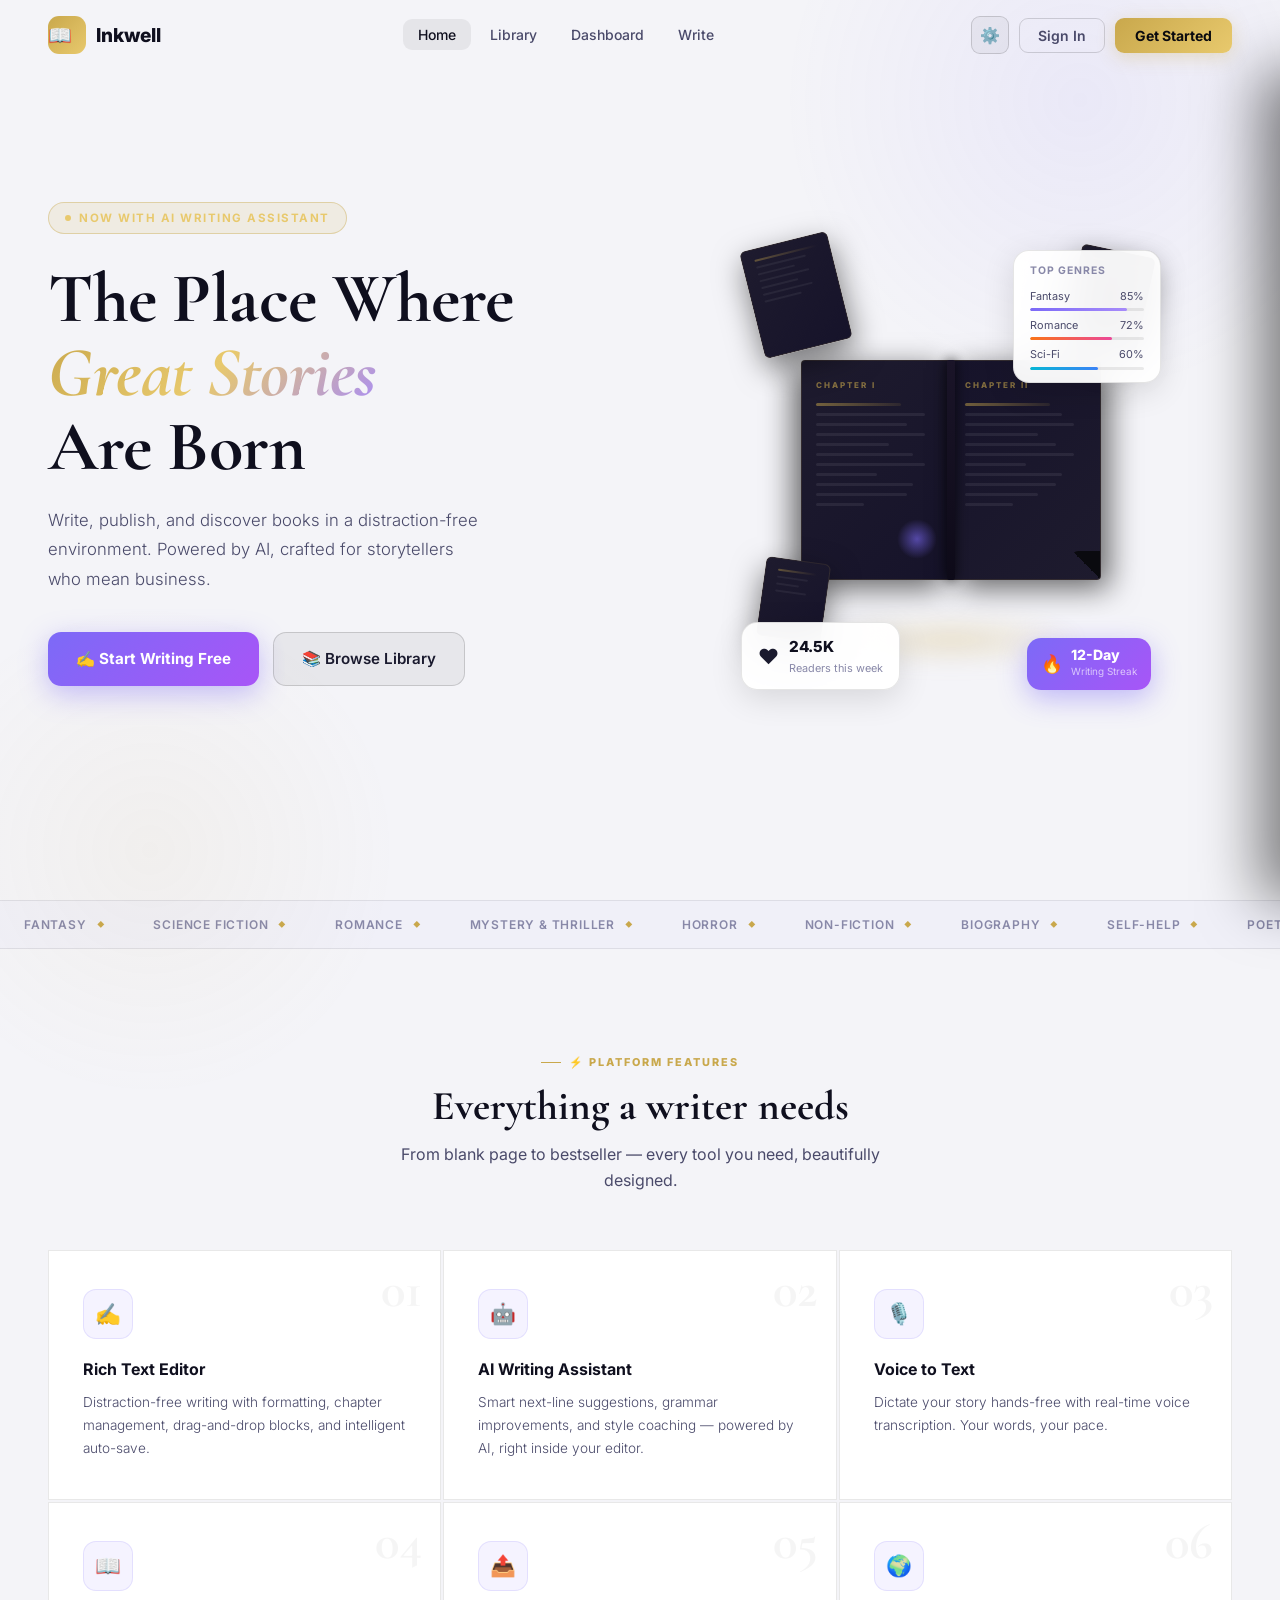
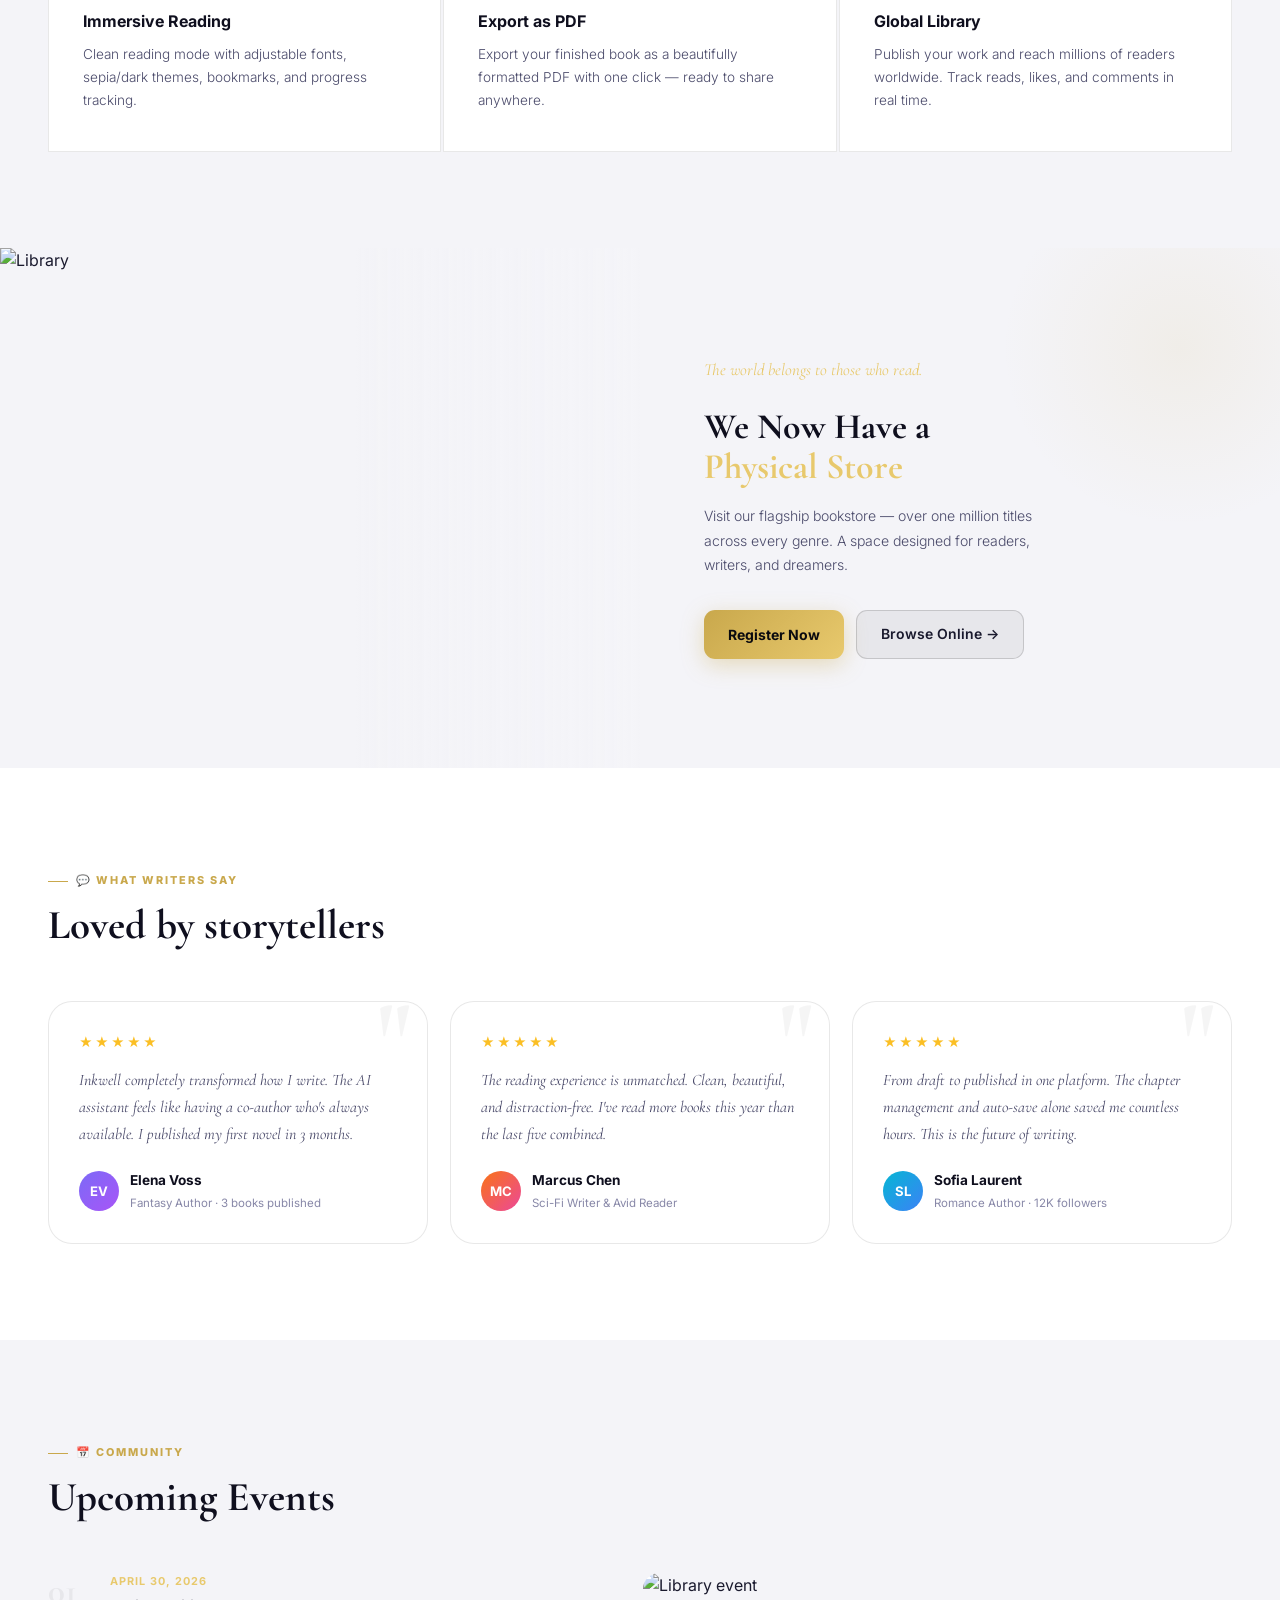
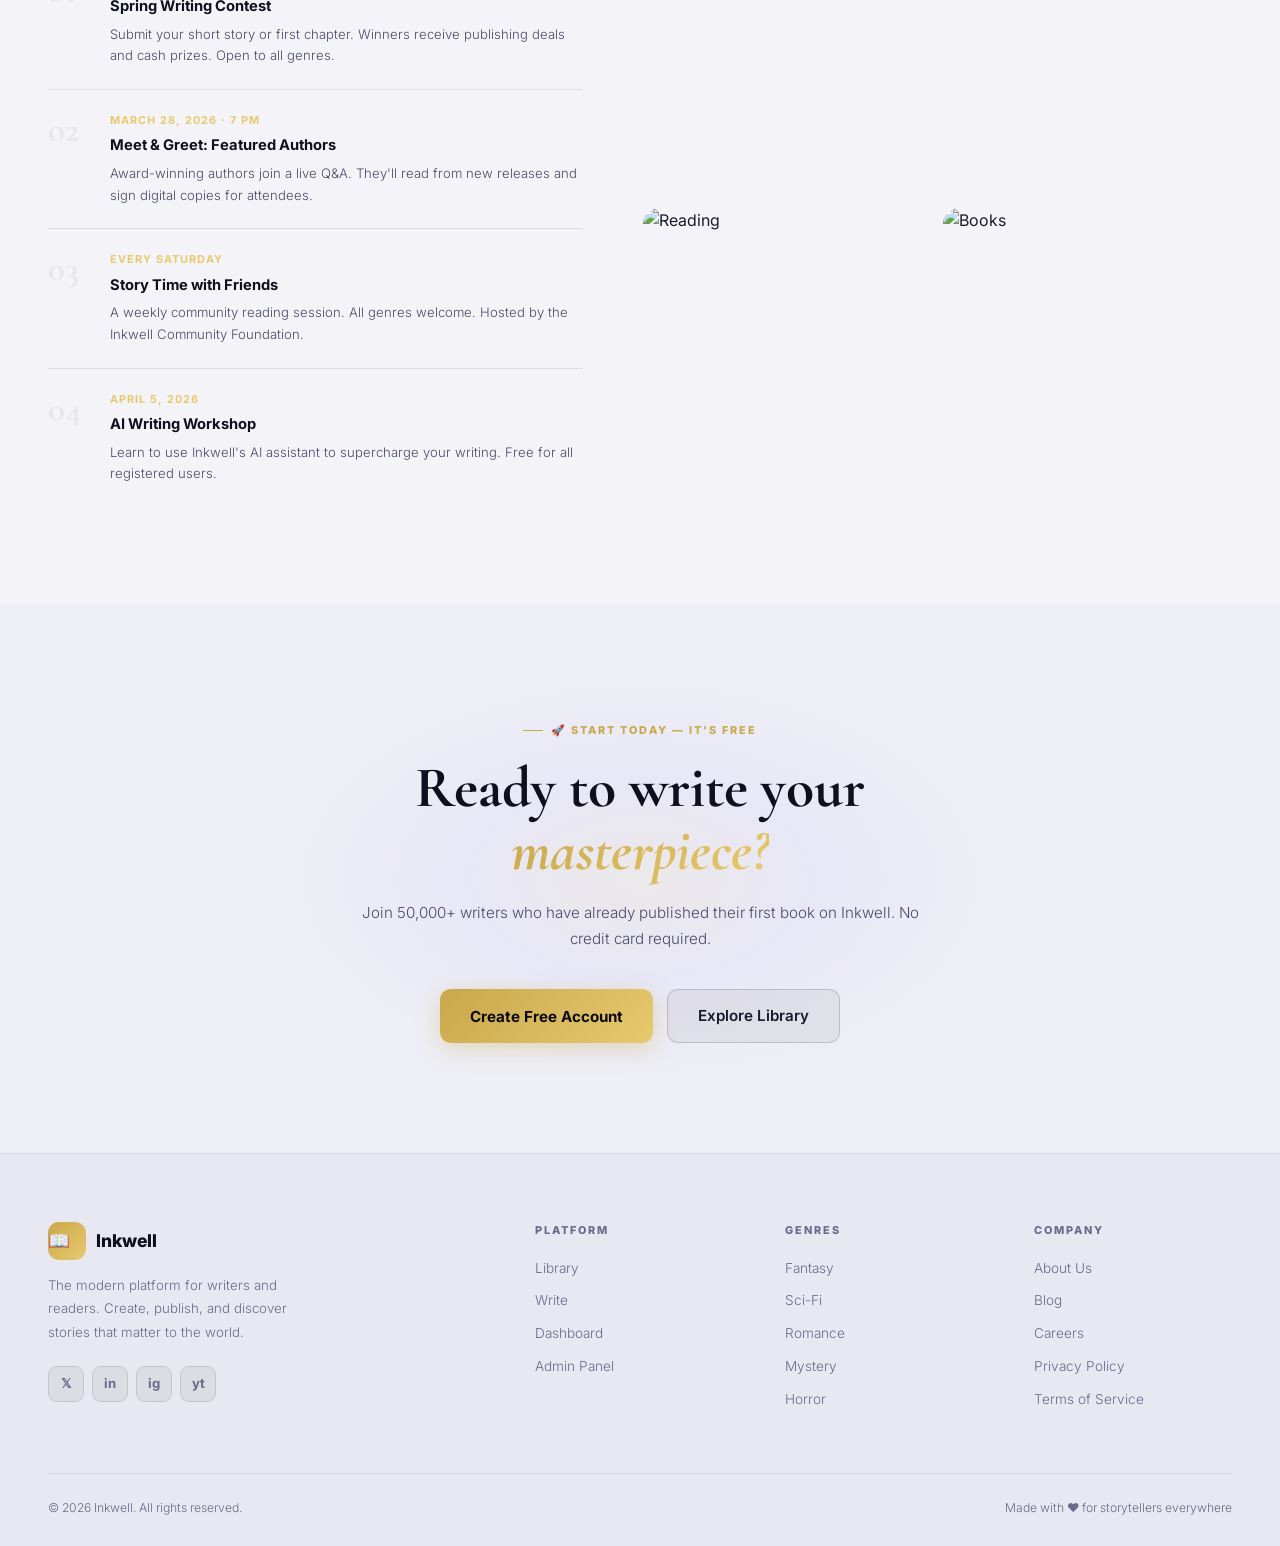
==== index.html @ 32469648 "update" ====
<!DOCTYPE html>
<html lang="en" data-theme="light">

<head>
    <meta charset="UTF-8" />
    <meta name="viewport" content="width=device-width,initial-scale=1.0" />
    <title>Inkwell — Where Stories Come Alive</title>
    <link rel="preconnect" href="https://fonts.googleapis.com" />
    <link
        href="https://fonts.googleapis.com/css2?family=Cormorant+Garamond:ital,wght@0,600;0,700;1,600;1,700&family=Inter:wght@300;400;500;600;700;800&display=swap"
        rel="stylesheet" />
    <link rel="stylesheet" href="styles.css" />
</head>

<body>

    <!-- ══ NAVBAR ══ -->
    <nav class="nav" id="nav">
        <a href="index.html" class="nav-brand">
            <div class="nav-logo">📖</div>
            Inkwell
        </a>
        <div class="nav-links">
            <a href="index.html" class="active">Home</a>
            <a href="library.html">Library</a>
            <a href="dashboard.html" onclick="if(!localStorage.getItem('user') || localStorage.getItem('user') === 'null') { event.preventDefault(); location.href='login.html'; toast('Please sign in to access the dashboard', 'error'); }">Dashboard</a>
            <a href="editor.html">Write</a>
        </div>
        <div class="nav-right">
            <button class="nav-settings-btn" onclick="toggleSettings()" id="settingsBtn" title="Settings">⚙️</button>
            <button class="nav-signin" onclick="location.href='login.html'">Sign In</button>
            <button class="nav-cta" onclick="location.href='login.html'">Get Started</button>
            <div class="nav-burger" id="burger"><span></span><span></span><span></span></div>
        </div>
    </nav>

    <!-- ══ SETTINGS PANEL ══ -->
    <div class="settings-backdrop" id="settingsBackdrop" onclick="closeSettings()"></div>
    <aside class="settings-panel" id="settingsPanel">
        <div class="sp-header">
            <div class="sp-title">
                <span class="sp-icon">⚙️</span>
                <span>Settings</span>
            </div>
            <button class="sp-close" onclick="closeSettings()">✕</button>
        </div>

        <!-- Theme -->
        <div class="sp-section">
            <div class="sp-section-label">Appearance</div>
            <div class="sp-row">
                <div class="sp-row-info">
                    <div class="sp-row-title">Theme</div>
                    <div class="sp-row-sub">Choose your preferred look</div>
                </div>
            </div>
            <div class="sp-theme-grid">
                <button class="sp-theme-opt" id="themeOptDark" onclick="setTheme('dark')">
                    <div class="sp-theme-preview dark-prev"></div>
                    <span>Dark</span>
                </button>
                <button class="sp-theme-opt active" id="themeOptLight" onclick="setTheme('light')">
                    <div class="sp-theme-preview light-prev"></div>
                    <span>Light</span>
                </button>
                <button class="sp-theme-opt" id="themeOptDim" onclick="setTheme('dim')">
                    <div class="sp-theme-preview dim-prev"></div>
                    <span>Dim</span>
                </button>
            </div>
        </div>

        <!-- Accent Color -->
        <div class="sp-section">
            <div class="sp-section-label">Accent Color</div>
            <div class="sp-colors">
                <button class="sp-color active" id="accentViolet"
                    style="background:linear-gradient(135deg,#7c6af7,#a855f7)"
                    onclick="setAccent('violet','#7c6af7','#a78bfa')" title="Violet"></button>
                <button class="sp-color" id="accentGold" style="background:linear-gradient(135deg,#c9a84c,#e8c96d)"
                    onclick="setAccent('gold','#c9a84c','#e8c96d')" title="Gold"></button>
                <button class="sp-color" id="accentRose" style="background:linear-gradient(135deg,#f43f5e,#fb7185)"
                    onclick="setAccent('rose','#f43f5e','#fb7185')" title="Rose"></button>
                <button class="sp-color" id="accentCyan" style="background:linear-gradient(135deg,#06b6d4,#22d3ee)"
                    onclick="setAccent('cyan','#06b6d4','#22d3ee')" title="Cyan"></button>
                <button class="sp-color" id="accentGreen" style="background:linear-gradient(135deg,#22c55e,#4ade80)"
                    onclick="setAccent('green','#22c55e','#4ade80')" title="Green"></button>
                <button class="sp-color" id="accentOrange" style="background:linear-gradient(135deg,#f97316,#fb923c)"
                    onclick="setAccent('orange','#f97316','#fb923c')" title="Orange"></button>
            </div>
        </div>

        <!-- Font Size -->
        <div class="sp-section">
            <div class="sp-section-label">Font Size</div>
            <div class="sp-font-row">
                <button class="sp-font-btn" onclick="setFont('small')" id="fontSmall">A<span
                        style="font-size:.6em">a</span></button>
                <button class="sp-font-btn active" onclick="setFont('medium')" id="fontMedium">A<span
                        style="font-size:.75em">a</span></button>
                <button class="sp-font-btn" onclick="setFont('large')" id="fontLarge">A<span
                        style="font-size:.9em">a</span></button>
            </div>
        </div>

        <!-- Animations -->
        <div class="sp-section">
            <div class="sp-section-label">Preferences</div>
            <div class="sp-toggle-row">
                <div>
                    <div class="sp-row-title">Animations</div>
                    <div class="sp-row-sub">Smooth transitions and effects</div>
                </div>
                <label class="sp-toggle">
                    <input type="checkbox" id="animToggle" checked onchange="toggleAnimations(this.checked)" />
                    <span class="sp-toggle-track"></span>
                </label>
            </div>
            <div class="sp-toggle-row">
                <div>
                    <div class="sp-row-title">Compact Mode</div>
                    <div class="sp-row-sub">Reduce spacing and padding</div>
                </div>
                <label class="sp-toggle">
                    <input type="checkbox" id="compactToggle" onchange="toggleCompact(this.checked)" />
                    <span class="sp-toggle-track"></span>
                </label>
            </div>
            <div class="sp-toggle-row">
                <div>
                    <div class="sp-row-title">Reading Focus Mode</div>
                    <div class="sp-row-sub">Hide distractions while reading</div>
                </div>
                <label class="sp-toggle">
                    <input type="checkbox" id="focusToggle" onchange="toggleFocus(this.checked)" />
                    <span class="sp-toggle-track"></span>
                </label>
            </div>
        </div>

        <!-- Language -->
        <div class="sp-section">
            <div class="sp-section-label">Language &amp; Region</div>
            <div class="sp-row">
                <div class="sp-row-info">
                    <div class="sp-row-title">Language</div>
                </div>
                <select class="sp-select" onchange="setLanguage(this.value)">
                    <option value="en">🇺🇸 English</option>
                    <option value="fr">🇫🇷 French</option>
                    <option value="es">🇪🇸 Spanish</option>
                    <option value="de">🇩🇪 German</option>
                    <option value="ja">🇯🇵 Japanese</option>
                    <option value="ar">🇸🇦 Arabic</option>
                </select>
            </div>
        </div>

        <!-- Admin -->
        <div class="sp-section">
            <button class="sp-reset" onclick="window.location.href='admin.html'">🛡️ Admin Panel</button>
        </div>

        <!-- Reset -->
        <div class="sp-section">
            <button class="sp-reset" onclick="resetSettings()">↺ Reset to Defaults</button>
        </div>

        <!-- Credit -->
        <div class="sp-section" style="text-align:center;padding:20px 24px 28px">
            <div style="font-size:1.6rem;margin-bottom:10px">✍️</div>
            <div
                style="font-size:.72rem;font-weight:700;letter-spacing:1.5px;text-transform:uppercase;color:var(--text3);margin-bottom:6px">
                Created by</div>
            <div style="font-size:1rem;font-weight:800;color:#e8c96d;letter-spacing:.3px">Himanshu Girase</div>
            <div style="font-size:.75rem;color:var(--text3);margin-top:4px;font-weight:300">Inkwell Platform · 2026
            </div>
        </div>
    </aside>

    <!-- ══ HERO ══ -->
    <section class="hero">
        <!-- LEFT -->
        <div class="hero-left">
            <div class="hero-pill">
                <span class="hero-pill-dot"></span>
                Now with AI Writing Assistant
            </div>
            <h1 class="hero-h1">
                The Place Where<br />
                <em>Great Stories</em><br />
                Are Born
            </h1>
            <p class="hero-p">Write, publish, and discover books in a distraction-free environment. Powered by AI,
                crafted for storytellers who mean business.</p>
            <div class="hero-btns">
                <a href="editor.html" class="btn-violet">✍️ Start Writing Free</a>
                <a href="library.html" class="btn-ghost">📚 Browse Library</a>
            </div>

        </div>

        <!-- RIGHT: Open Book Scene -->
        <div class="hero-right">
            <div class="ob-scene">
                <!-- ambient glow -->
                <div class="ob-glow"></div>

                <!-- floating mini pages -->
                <div class="ob-fly ob-fly-1">
                    <div class="ob-fly-line g w100"></div>
                    <div class="ob-fly-line w80"></div>
                    <div class="ob-fly-line w60"></div>
                    <div class="ob-fly-line w80"></div>
                    <div class="ob-fly-line w60"></div>
                    <div class="ob-fly-line w80"></div>
                    <div class="ob-fly-line w60"></div>
                </div>
                <div class="ob-fly ob-fly-2">
                    <div class="ob-fly-line g w100"></div>
                    <div class="ob-fly-line w80"></div>
                    <div class="ob-fly-line w60"></div>
                    <div class="ob-fly-line w80"></div>
                    <div class="ob-fly-line w60"></div>
                </div>
                <div class="ob-fly ob-fly-3">
                    <div class="ob-fly-line g w100"></div>
                    <div class="ob-fly-line w80"></div>
                    <div class="ob-fly-line w60"></div>
                    <div class="ob-fly-line w80"></div>
                </div>

                <!-- open book -->
                <div class="ob-book">
                    <div class="ob-spine"></div>
                    <!-- left page -->
                    <div class="ob-page-l">
                        <div class="ob-chapter">Chapter I</div>
                        <div class="ob-line gold"></div>
                        <div class="ob-line w90"></div>
                        <div class="ob-line w75"></div>
                        <div class="ob-line w90"></div>
                        <div class="ob-line w60"></div>
                        <div class="ob-line w80"></div>
                        <div class="ob-line w90"></div>
                        <div class="ob-line w50"></div>
                        <div class="ob-line w80"></div>
                        <div class="ob-line w75"></div>
                        <div class="ob-line w40"></div>
                        <!-- ink drop -->
                        <div class="ob-ink" style="width:40px;height:40px;bottom:20px;right:14px;"></div>
                    </div>
                    <!-- right page -->
                    <div class="ob-page-r">
                        <div class="ob-chapter">Chapter II</div>
                        <div class="ob-line gold"></div>
                        <div class="ob-line w80"></div>
                        <div class="ob-line w90"></div>
                        <div class="ob-line w60"></div>
                        <div class="ob-line w75"></div>
                        <div class="ob-line w90"></div>
                        <div class="ob-line w50"></div>
                        <div class="ob-line w80"></div>
                        <div class="ob-line w75"></div>
                        <div class="ob-line w60"></div>
                        <div class="ob-line w40"></div>
                    </div>
                </div>

                <!-- float: readers -->
                <div class="bs-float bs-float-readers">
                    <div class="fi">❤️</div>
                    <div>
                        <div class="fv">24.5K</div>
                        <div class="fl">Readers this week</div>
                    </div>
                </div>

                <!-- float: genres -->
                <div class="bs-float bs-float-genres">
                    <div class="fg-label">Top Genres</div>
                    <div class="fg-row">
                        <div class="fg-top"><span>Fantasy</span><span>85%</span></div>
                        <div class="fg-bar">
                            <div class="fg-fill" style="width:85%;background:linear-gradient(90deg,#7c6af7,#a78bfa)">
                            </div>
                        </div>
                    </div>
                    <div class="fg-row">
                        <div class="fg-top"><span>Romance</span><span>72%</span></div>
                        <div class="fg-bar">
                            <div class="fg-fill" style="width:72%;background:linear-gradient(90deg,#f97316,#ec4899)">
                            </div>
                        </div>
                    </div>
                    <div class="fg-row">
                        <div class="fg-top"><span>Sci-Fi</span><span>60%</span></div>
                        <div class="fg-bar">
                            <div class="fg-fill" style="width:60%;background:linear-gradient(90deg,#06b6d4,#3b82f6)">
                            </div>
                        </div>
                    </div>
                </div>

                <!-- writing streak badge -->
                <div class="ob-badge">
                    <div class="ob-badge-icon">🔥</div>
                    <div>
                        <div class="ob-badge-val">12-Day</div>
                        <div class="ob-badge-lbl">Writing Streak</div>
                    </div>
                </div>
            </div>
        </div>
    </section>

    <!-- ══ MARQUEE ══ -->
    <div class="marquee-wrap">
        <div class="marquee-track">
            <div class="mi">Fantasy <span class="dot">◆</span></div>
            <div class="mi">Science Fiction <span class="dot">◆</span></div>
            <div class="mi">Romance <span class="dot">◆</span></div>
            <div class="mi">Mystery &amp; Thriller <span class="dot">◆</span></div>
            <div class="mi">Horror <span class="dot">◆</span></div>
            <div class="mi">Non-Fiction <span class="dot">◆</span></div>
            <div class="mi">Biography <span class="dot">◆</span></div>
            <div class="mi">Self-Help <span class="dot">◆</span></div>
            <div class="mi">Poetry <span class="dot">◆</span></div>
            <div class="mi">Historical Fiction <span class="dot">◆</span></div>
            <div class="mi">Fantasy <span class="dot">◆</span></div>
            <div class="mi">Science Fiction <span class="dot">◆</span></div>
            <div class="mi">Romance <span class="dot">◆</span></div>
            <div class="mi">Mystery &amp; Thriller <span class="dot">◆</span></div>
            <div class="mi">Horror <span class="dot">◆</span></div>
            <div class="mi">Non-Fiction <span class="dot">◆</span></div>
            <div class="mi">Biography <span class="dot">◆</span></div>
            <div class="mi">Self-Help <span class="dot">◆</span></div>
            <div class="mi">Poetry <span class="dot">◆</span></div>
            <div class="mi">Historical Fiction <span class="dot">◆</span></div>
        </div>
    </div>



    <!-- ══ FEATURES ══ -->
    <section class="sec">
        <div class="sec-inner">
            <div style="text-align:center;max-width:540px;margin:0 auto">
                <div class="eyebrow" style="justify-content:center">⚡ Platform Features</div>
                <h2 class="sec-title">Everything a writer needs</h2>
                <p class="sec-sub" style="margin:0 auto">From blank page to bestseller — every tool you need,
                    beautifully designed.</p>
            </div>
            <div class="feat-grid">
                <div class="feat">
                    <div class="feat-n">01</div>
                    <div class="feat-icon">✍️</div>
                    <div class="feat-title">Rich Text Editor</div>
                    <div class="feat-desc">Distraction-free writing with formatting, chapter management, drag-and-drop
                        blocks, and intelligent auto-save.</div>
                </div>
                <div class="feat">
                    <div class="feat-n">02</div>
                    <div class="feat-icon">🤖</div>
                    <div class="feat-title">AI Writing Assistant</div>
                    <div class="feat-desc">Smart next-line suggestions, grammar improvements, and style coaching —
                        powered by AI, right inside your editor.</div>
                </div>
                <div class="feat">
                    <div class="feat-n">03</div>
                    <div class="feat-icon">🎙️</div>
                    <div class="feat-title">Voice to Text</div>
                    <div class="feat-desc">Dictate your story hands-free with real-time voice transcription. Your words,
                        your pace.</div>
                </div>
                <div class="feat">
                    <div class="feat-n">04</div>
                    <div class="feat-icon">📖</div>
                    <div class="feat-title">Immersive Reading</div>
                    <div class="feat-desc">Clean reading mode with adjustable fonts, sepia/dark themes, bookmarks, and
                        progress tracking.</div>
                </div>
                <div class="feat">
                    <div class="feat-n">05</div>
                    <div class="feat-icon">📤</div>
                    <div class="feat-title">Export as PDF</div>
                    <div class="feat-desc">Export your finished book as a beautifully formatted PDF with one click —
                        ready to share anywhere.</div>
                </div>
                <div class="feat">
                    <div class="feat-n">06</div>
                    <div class="feat-icon">🌍</div>
                    <div class="feat-title">Global Library</div>
                    <div class="feat-desc">Publish your work and reach millions of readers worldwide. Track reads,
                        likes, and comments in real time.</div>
                </div>
            </div>
        </div>
    </section>

    <!-- ══ PROMO SPLIT ══ -->
    <div class="promo">
        <div class="promo-photo">
            <img src="https://images.unsplash.com/photo-1507842217343-583bb7270b66?w=900&q=85" alt="Library"
                loading="lazy" />
            <div class="promo-photo-fade"></div>
        </div>
        <div class="promo-text">
            <div class="promo-quote">The world belongs to those who read.</div>
            <h2 class="promo-h2">We Now Have a<br /><span style="color:#e8c96d">Physical Store</span></h2>
            <p class="promo-p">Visit our flagship bookstore — over one million titles across every genre. A space
                designed for readers, writers, and dreamers.</p>
            <div class="promo-btns">
                <button class="btn-gold" onclick="location.href='login.html'">Register Now</button>
                <a href="library.html" class="btn-outline">Browse Online →</a>
            </div>
        </div>
    </div>

    <!-- ══ TESTIMONIALS ══ -->
    <section class="sec alt">
        <div class="sec-inner">
            <div class="sec-row">
                <div>
                    <div class="eyebrow">💬 What Writers Say</div>
                    <h2 class="sec-title">Loved by storytellers</h2>
                </div>
            </div>
            <div class="testi-grid">
                <div class="testi">
                    <div class="testi-stars">★★★★★</div>
                    <div class="testi-text">Inkwell completely transformed how I write. The AI assistant feels like
                        having a co-author who's always available. I published my first novel in 3 months.</div>
                    <div class="testi-author">
                        <div class="testi-av">EV</div>
                        <div>
                            <div class="testi-name">Elena Voss</div>
                            <div class="testi-role">Fantasy Author · 3 books published</div>
                        </div>
                    </div>
                </div>
                <div class="testi">
                    <div class="testi-stars">★★★★★</div>
                    <div class="testi-text">The reading experience is unmatched. Clean, beautiful, and distraction-free.
                        I've read more books this year than the last five combined.</div>
                    <div class="testi-author">
                        <div class="testi-av" style="background:linear-gradient(135deg,#f97316,#ec4899)">MC</div>
                        <div>
                            <div class="testi-name">Marcus Chen</div>
                            <div class="testi-role">Sci-Fi Writer &amp; Avid Reader</div>
                        </div>
                    </div>
                </div>
                <div class="testi">
                    <div class="testi-stars">★★★★★</div>
                    <div class="testi-text">From draft to published in one platform. The chapter management and
                        auto-save alone saved me countless hours. This is the future of writing.</div>
                    <div class="testi-author">
                        <div class="testi-av" style="background:linear-gradient(135deg,#06b6d4,#3b82f6)">SL</div>
                        <div>
                            <div class="testi-name">Sofia Laurent</div>
                            <div class="testi-role">Romance Author · 12K followers</div>
                        </div>
                    </div>
                </div>
            </div>
        </div>
    </section>

    <!-- ══ EVENTS ══ -->
    <section class="sec">
        <div class="sec-inner">
            <div class="eyebrow">📅 Community</div>
            <h2 class="sec-title">Upcoming Events</h2>
            <div class="events-layout">
                <div>
                    <div class="ev-item">
                        <div class="ev-num">01</div>
                        <div>
                            <div class="ev-date">April 30, 2026</div>
                            <div class="ev-title">Spring Writing Contest</div>
                            <div class="ev-desc">Submit your short story or first chapter. Winners receive publishing
                                deals and cash prizes. Open to all genres.</div>
                        </div>
                    </div>
                    <div class="ev-item">
                        <div class="ev-num">02</div>
                        <div>
                            <div class="ev-date">March 28, 2026 · 7 PM</div>
                            <div class="ev-title">Meet &amp; Greet: Featured Authors</div>
                            <div class="ev-desc">Award-winning authors join a live Q&amp;A. They'll read from new
                                releases and sign digital copies for attendees.</div>
                        </div>
                    </div>
                    <div class="ev-item">
                        <div class="ev-num">03</div>
                        <div>
                            <div class="ev-date">Every Saturday</div>
                            <div class="ev-title">Story Time with Friends</div>
                            <div class="ev-desc">A weekly community reading session. All genres welcome. Hosted by the
                                Inkwell Community Foundation.</div>
                        </div>
                    </div>
                    <div class="ev-item">
                        <div class="ev-num">04</div>
                        <div>
                            <div class="ev-date">April 5, 2026</div>
                            <div class="ev-title">AI Writing Workshop</div>
                            <div class="ev-desc">Learn to use Inkwell's AI assistant to supercharge your writing. Free
                                for all registered users.</div>
                        </div>
                    </div>
                </div>
                <div class="ev-photos">
                    <div class="ev-photo"><img
                            src="https://images.unsplash.com/photo-1524995997946-a1c2e315a42f?w=800&q=80"
                            alt="Library event" loading="lazy" /></div>
                    <div class="ev-photo"><img
                            src="https://images.unsplash.com/photo-1456513080510-7bf3a84b82f8?w=400&q=80" alt="Reading"
                            loading="lazy" /></div>
                    <div class="ev-photo"><img
                            src="https://images.unsplash.com/photo-1497633762265-9d179a990aa6?w=400&q=80" alt="Books"
                            loading="lazy" /></div>
                </div>
            </div>
        </div>
    </section>

    <!-- ══ CTA ══ -->
    <div class="cta-wrap">
        <div class="cta-inner">
            <div class="eyebrow" style="justify-content:center;margin-bottom:18px">🚀 Start Today — It's Free</div>
            <h2 class="cta-h2">Ready to write your<br /><em>masterpiece?</em></h2>
            <p class="cta-p">Join 50,000+ writers who have already published their first book on Inkwell. No credit card
                required.</p>
            <div class="cta-btns">
                <button class="btn-gold" style="padding:14px 30px;font-size:.95rem" onclick="location.href='login.html'">Create
                    Free Account</button>
                <a href="library.html" class="btn-outline" style="padding:14px 30px;font-size:.95rem">Explore
                    Library</a>
            </div>
        </div>
    </div>

    <!-- ══ FOOTER ══ -->
    <footer class="footer">
        <div class="footer-inner">
            <div class="footer-grid">
                <div>
                    <div class="nav-brand" style="font-size:1.1rem">
                        <div class="nav-logo">📖</div> Inkwell
                    </div>
                    <p class="footer-desc">The modern platform for writers and readers. Create, publish, and discover
                        stories that matter to the world.</p>
                    <div class="footer-socials">
                        <div class="fsoc">𝕏</div>
                        <div class="fsoc">in</div>
                        <div class="fsoc">ig</div>
                        <div class="fsoc">yt</div>
                    </div>
                </div>
                <div class="footer-col">
                    <h5>Platform</h5>
                    <a href="library.html">Library</a>
                    <a href="editor.html">Write</a>
                    <a href="dashboard.html">Dashboard</a>
                    <a href="admin.html">Admin Panel</a>
                </div>
                <div class="footer-col">
                    <h5>Genres</h5>
                    <a href="library.html">Fantasy</a>
                    <a href="library.html">Sci-Fi</a>
                    <a href="library.html">Romance</a>
                    <a href="library.html">Mystery</a>
                    <a href="library.html">Horror</a>
                </div>
                <div class="footer-col">
                    <h5>Company</h5>
                    <a href="#">About Us</a>
                    <a href="#">Blog</a>
                    <a href="#">Careers</a>
                    <a href="#">Privacy Policy</a>
                    <a href="#">Terms of Service</a>
                </div>
            </div>
            <div class="footer-bottom">
                <p>© 2026 Inkwell. All rights reserved.</p>
                <p>Made with ❤️ for storytellers everywhere</p>
            </div>
        </div>
    </footer>

    <!-- ══ MODALS ══ -->
    <div class="overlay" id="loginM">
        <div class="modal">
            <div class="modal-hd">
                <h3>Welcome back 👋</h3><button class="modal-x" onclick="closeM('loginM')">✕</button>
            </div>
            <div class="field"><label>Email</label><input class="inp" type="email" placeholder="you@example.com"
                    id="lEmail" /></div>
            <div class="field"><label>Password</label><input class="inp" type="password" placeholder="••••••••"
                    id="lPass" /></div>
            <button class="btn-modal" onclick="doLogin()">Sign In</button>
            <div style="display:flex;align-items:center;margin:15px 0;font-size:.7rem;color:var(--text3);text-transform:uppercase;letter-spacing:1px"><hr style="flex:1;opacity:.1;margin-right:10px">or<hr style="flex:1;opacity:.1;margin-left:10px"></div>
            <button class="btn-modal" onclick="doGoogleLogin()" style="background:rgba(255,255,255,0.05);border:1px solid var(--border2);color:var(--text);margin-bottom:15px">
                <span style="margin-right:8px">G</span> Sign in with Google
            </button>
            <div class="modal-switch">No account? <a href="#" onclick="swapM('loginM','signupM')">Sign up</a></div>
        </div>
    </div>
    <div class="overlay" id="signupM">
        <div class="modal">
            <div class="modal-hd">
                <h3>Create your account ✨</h3><button class="modal-x" onclick="closeM('signupM')">✕</button>
            </div>
            <div class="field"><label>Full Name</label><input class="inp" type="text" placeholder="Your name"
                    id="sName" /></div>
            <div class="field"><label>Email</label><input class="inp" type="email" placeholder="you@example.com"
                    id="sEmail" /></div>
            <div class="field"><label>Password</label><input class="inp" type="password" placeholder="Min. 8 characters"
                    id="sPass" /></div>
            <button class="btn-modal" onclick="doSignup()">Create Account</button>
            <div style="display:flex;align-items:center;margin:15px 0;font-size:.7rem;color:var(--text3);text-transform:uppercase;letter-spacing:1px"><hr style="flex:1;opacity:.1;margin-right:10px">or<hr style="flex:1;opacity:.1;margin-left:10px"></div>
            <button class="btn-modal" onclick="doGoogleLogin()" style="background:rgba(255,255,255,0.05);border:1px solid var(--border2);color:var(--text);margin-bottom:15px">
                <span style="margin-right:8px">G</span> Sign up with Google
            </button>
            <div class="modal-switch">Have an account? <a href="#" onclick="swapM('signupM','loginM')">Sign in</a></div>
        </div>
    </div>
    <div class="overlay" id="detailM">
        <div class="modal" style="max-width:500px">
            <div class="modal-hd">
                <h3 id="dTitle"></h3><button class="modal-x" onclick="closeM('detailM')">✕</button>
            </div>
            <div style="display:flex;gap:18px;margin-bottom:18px">
                <div id="dCover"
                    style="width:88px;height:124px;border-radius:11px;flex-shrink:0;display:flex;align-items:center;justify-content:center;font-size:2.6rem">
                </div>
                <div>
                    <div id="dAuthor" style="font-size:.8rem;color:var(--text3);margin-bottom:7px"></div>
                    <div id="dCat"
                        style="display:inline-block;font-size:.65rem;font-weight:800;letter-spacing:1px;text-transform:uppercase;color:#e8c96d;background:rgba(201,168,76,0.1);padding:3px 9px;border-radius:20px;margin-bottom:9px">
                    </div>
                    <div style="display:flex;gap:12px;font-size:.78rem;color:var(--text3)">
                        <span id="dRating"></span><span id="dReads"></span><span id="dLikes"></span>
                    </div>
                </div>
            </div>
            <p id="dDesc"
                style="font-size:.85rem;color:var(--text2);line-height:1.7;margin-bottom:18px;font-weight:300"></p>
            <div style="display:flex;gap:10px">
                <button id="dReadBtn" class="btn-gold" style="flex:1;justify-content:center">📖 Read Now</button>
                <button class="btn-outline" onclick="closeM('detailM')">Later</button>
            </div>
        </div>
    </div>

    <div class="toasts" id="toasts"></div>
    
    <!-- ── Firebase SDK ── -->
    <script src="https://www.gstatic.com/firebasejs/8.10.0/firebase-app.js"></script>
    <script src="https://www.gstatic.com/firebasejs/8.10.0/firebase-auth.js"></script>
    <script src="js/firebase-config.js"></script>
    <script src="app.js"></script>
</body>

</html>
---- styles.css ----
﻿/* ── RESET & BASE ── */
        *,
        *::before,
        *::after {
            box-sizing: border-box;
            margin: 0;
            padding: 0
        }

        html {
            scroll-behavior: smooth
        }

        body {
            font-family: 'Inter', sans-serif;
            background: #0a0a0f;
            color: #e8e4f0;
            overflow-x: hidden;
            line-height: 1.6;
            min-height: 100vh;
        }

        a {
            text-decoration: none;
            color: inherit
        }

        img {
            max-width: 100%;
            display: block
        }

        button {
            cursor: pointer;
            border: none;
            outline: none;
            font-family: 'Inter', sans-serif
        }

        ::-webkit-scrollbar {
            width: 5px
        }

        ::-webkit-scrollbar-track {
            background: #0a0a0f
        }

        ::-webkit-scrollbar-thumb {
            background: #2a2a3e;
            border-radius: 3px
        }

        ::-webkit-scrollbar-thumb:hover {
            background: #c9a84c
        }

        /* ── VARIABLES ── */
        :root {
            --bg: #0a0a0f;
            --bg2: #111118;
            --bg3: #18181f;
            --bg4: #222230;
            --gold: #c9a84c;
            --gold2: #e8c96d;
            --violet: #7c6af7;
            --violet2: #a78bfa;
            --text: #e8e4f0;
            --text2: #8888a8;
            --text3: #4a4a62;
            --border: rgba(255, 255, 255, 0.08);
            --border2: rgba(255, 255, 255, 0.14);
            --gold-glow: rgba(201, 168, 76, 0.3);
            --violet-glow: rgba(124, 106, 247, 0.3);
            --radius: 16px;
            --radius2: 24px;
            --trans: all .3s cubic-bezier(.4, 0, .2, 1);
        }

        /* ══════════════════════════════
   NAVBAR
══════════════════════════════ */
        .nav {
            position: fixed;
            top: 0;
            left: 0;
            right: 0;
            z-index: 999;
            height: 70px;
            display: flex;
            align-items: center;
            justify-content: space-between;
            padding: 0 48px;
            background: rgba(10, 10, 15, 0.0);
            transition: var(--trans);
        }

                .nav.stuck {
            background: rgba(10, 10, 15, 0.95);
            backdrop-filter: blur(20px);
            border-bottom: 1px solid var(--border);
        }

        .nav-brand {
            display: flex;
            align-items: center;
            gap: 10px;
            font-size: 1.2rem;
            font-weight: 800;
            color: var(--text)
        }

        .nav-logo {
            width: 38px;
            height: 38px;
            border-radius: 11px;
            background: linear-gradient(135deg, #c9a84c, #e8c96d);
            display: flex;
            align-items: center;
        }

            justify-content: center;
            font-size: 1rem;
            box-shadow: 0 4px 16px var(--gold-glow);
        }

        .nav-links {
            display: flex;
            align-items: center;
            gap: 2px
        }

        .nav-links a {
            padding: 7px 15px;
            border-radius: 9px;
            font-size: .875rem;
            font-weight: 500;
            color: var(--text2);
            transition: var(--trans);
        }

        .nav-links a:hover,
        .nav-links a.active {
            color: var(--text);
            background: rgba(255, 255, 255, 0.07)
        }

        .nav-right {
            display: flex;
            align-items: center;
            gap: 10px
        }

        .nav-signin {
            padding: 8px 18px;
            border-radius: 9px;
            font-size: .875rem;
            font-weight: 600;
            color: var(--text2);
            background: transparent;
            border: 1px solid var(--border2);
            transition: var(--trans);
        }

        .nav-signin:hover {
            color: var(--text);
            border-color: rgba(255, 255, 255, 0.3)
        }

        .nav-cta {
            padding: 9px 20px;
            border-radius: 9px;
            font-size: .875rem;
            font-weight: 700;
            background: linear-gradient(135deg, #c9a84c, #e8c96d);
            color: #0a0a0f;
            box-shadow: 0 4px 18px var(--gold-glow);
            transition: var(--trans);
        }

        .nav-cta:hover {
            transform: translateY(-1px);
            box-shadow: 0 8px 26px var(--gold-glow)
        }

        .nav-burger {
            display: none;
            flex-direction: column;
            gap: 5px;
            cursor: pointer;
            padding: 8px
        }

        .nav-burger span {
            width: 22px;
            height: 2px;
            background: var(--text);
            border-radius: 2px
        }
    

        /* ══════════════════════════════
   HERO
══════════════════════════════ */
        .hero {
            min-height: 100vh;
            display: grid;
            grid-template-columns: 1fr 1fr;
            align-items: center;
            gap: 60px;
            padding: 120px 48px 80px;
            max-width: 1280px;
            margin: 0 auto;
            position: relative;
        }

        /* ambient glow blobs */
        .hero::before {
            content: '';
            position: fixed;
            top: -200px;
            right: -100px;
            width: 600px;
            height: 600px;
            border-radius: 50%;
            background: radial-gradient(circle, rgba(124, 106, 247, 0.15), transparent 70%);
            pointer-events: none;
            z-index: 0;
            animation: blob 9s ease-in-out infinite;
        }

        .hero::after {
            content: '';
            position: fixed;
            bottom: -200px;
            left: -100px;
            width: 500px;
            height: 500px;
            border-radius: 50%;
            background: radial-gradient(circle, rgba(201, 168, 76, 0.1), transparent 70%);
            pointer-events: none;
            z-index: 0;
            animation: blob 11s ease-in-out infinite reverse;
        }

        @keyframes blob {

            0%,
            100% {
                transform: translateY(0) scale(1)
            }

            50% {
                transform: translateY(-24px) scale(1.04)
            }
        }

        .hero-left {
            position: relative;
            z-index: 1
        }

        .hero-pill {
            display: inline-flex;
            align-items: center;
            gap: 8px;
            background: rgba(201, 168, 76, 0.1);
            border: 1px solid rgba(201, 168, 76, 0.3);
            color: #e8c96d;
            padding: 6px 16px;
            border-radius: 20px;
            font-size: .72rem;
            font-weight: 700;
            letter-spacing: 1.5px;
            text-transform: uppercase;
            margin-bottom: 28px;
        }

        .hero-pill-dot {
            width: 6px;
            height: 6px;
            border-radius: 50%;
            background: #e8c96d;
            animation: blink 2s ease infinite
        }

        @keyframes blink {

            0%,
            100% {
                opacity: 1
            }

            50% {
                opacity: .3
            }
        }

        .hero-h1 {
            font-family: 'Cormorant Garamond', serif;
            font-size: clamp(3.2rem, 5.5vw, 5.4rem);
            font-weight: 700;
            line-height: 1.05;
            color: #ffffff;
            margin-bottom: 22px;
            letter-spacing: -.5px;
        }

        .hero-h1 em {
            font-style: italic;
            background: linear-gradient(135deg, #c9a84c, #e8c96d, #a78bfa);
            -webkit-background-clip: text;
            -webkit-text-fill-color: transparent;
            background-clip: text;
        }

        .hero-p {
            font-size: 1.05rem;
            color: var(--text2);
            line-height: 1.75;
            max-width: 440px;
            margin-bottom: 38px;
            font-weight: 300;
        }

        .hero-btns {
            display: flex;
            gap: 14px;
            flex-wrap: wrap;
            margin-bottom: 52px
        }

        .btn-violet {
            display: inline-flex;
            align-items: center;
            gap: 9px;
            padding: 14px 28px;
            border-radius: 13px;
            font-size: .95rem;
            font-weight: 700;
            background: linear-gradient(135deg, #7c6af7, #a855f7);
            color: #fff;
            box-shadow: 0 8px 28px rgba(124, 106, 247, 0.4);
            transition: var(--trans);
        }

        .btn-violet:hover {
            transform: translateY(-2px);
            box-shadow: 0 12px 36px rgba(124, 106, 247, 0.5)
        }

        .btn-ghost {
            display: inline-flex;
            align-items: center;
            gap: 9px;
            padding: 14px 28px;
            border-radius: 13px;
            font-size: .95rem;
            font-weight: 600;
            background: rgba(255, 255, 255, 0.05);
            color: var(--text);
            border: 1px solid var(--border2);
            transition: var(--trans);
        }

        .btn-ghost:hover {
            background: rgba(255, 255, 255, 0.1);
            border-color: rgba(255, 255, 255, 0.25)
        }

        .hero-stats {
            display: flex;
            gap: 36px;
            padding-top: 36px;
            border-top: 1px solid var(--border)
        }

        .hstat .n {
            font-size: 1.9rem;
            font-weight: 800;
            color: #fff;
            line-height: 1
        }

        .hstat .l {
            font-size: .72rem;
            color: var(--text3);
            margin-top: 4px;
            letter-spacing: .5px;
            font-weight: 500
        }

        /* ── HERO RIGHT: OPEN BOOK SCENE ── */
        .hero-right {
            position: relative;
            z-index: 1;
            display: flex;
            align-items: center;
            justify-content: center;
            height: 520px;
        }

        .book-showcase {
            position: relative;
            width: 420px;
            height: 500px;
        }

        /* ── OPEN BOOK 3D SCENE ── */
        .ob-scene {
            position: relative;
            width: 420px;
            height: 500px;
            display: flex;
            align-items: center;
            justify-content: center;
        }

        .ob-glow {
            position: absolute;
            bottom: 60px;
            left: 50%;
            transform: translateX(-50%);
            width: 280px;
            height: 40px;
            border-radius: 50%;
            background: radial-gradient(ellipse, rgba(201, 168, 76, 0.35) 0%, transparent 70%);
            filter: blur(12px);
            animation: glow-pulse 3s ease-in-out infinite;
        }

        @keyframes glow-pulse {

            0%,
            100% {
                opacity: 0.6;
                transform: translateX(-50%) scaleX(1);
            }

            50% {
                opacity: 1;
                transform: translateX(-50%) scaleX(1.1);
            }
        }

        .ob-book {
            position: relative;
            width: 300px;
            height: 220px;
            animation: book-float 5s ease-in-out infinite;
        }

        @keyframes book-float {

            0%,
            100% {
                transform: translateY(0) rotateX(8deg);
            }

            50% {
                transform: translateY(-14px) rotateX(8deg);
            }
        }

        .ob-spine {
            position: absolute;
            left: 50%;
            top: 0;
            transform: translateX(-50%);
            width: 8px;
            height: 100%;
            background: linear-gradient(180deg, #1a1428, #0d0a18);
            z-index: 5;
            border-radius: 2px;
            box-shadow: 0 0 12px rgba(0, 0, 0, 0.8);
        }

        .ob-page-l {
            position: absolute;
            left: 0;
            top: 0;
            width: 50%;
            height: 100%;
            background: linear-gradient(135deg, #1e1b2e 0%, #16132a 100%);
            border-radius: 4px 0 0 4px;
            border: 1px solid rgba(201, 168, 76, 0.15);
            border-right: none;
            overflow: hidden;
            box-shadow: -8px 8px 30px rgba(0, 0, 0, 0.6);
            display: flex;
            flex-direction: column;
            padding: 18px 14px;
            gap: 7px;
        }

        .ob-page-r {
            position: absolute;
            right: 0;
            top: 0;
            width: 50%;
            height: 100%;
            background: linear-gradient(135deg, #16132a 0%, #1e1b2e 100%);
            border-radius: 0 4px 4px 0;
            border: 1px solid rgba(201, 168, 76, 0.15);
            border-left: none;
            overflow: hidden;
            box-shadow: 8px 8px 30px rgba(0, 0, 0, 0.6);
            display: flex;
            flex-direction: column;
            padding: 18px 14px;
            gap: 7px;
        }

        .ob-page-r::after {
            content: '';
            position: absolute;
            bottom: 0;
            right: 0;
            width: 28px;
            height: 28px;
            background: linear-gradient(225deg, #0a0a0f 50%, transparent 50%);
            border-top-left-radius: 6px;
        }

        .ob-line {
            height: 3px;
            border-radius: 2px;
            background: rgba(255, 255, 255, 0.07);
        }

        .ob-line.gold {
            background: linear-gradient(90deg, rgba(201, 168, 76, 0.5), rgba(201, 168, 76, 0.1));
            width: 70%;
        }

        .ob-line.w90 {
            width: 90%;
        }

        .ob-line.w75 {
            width: 75%;
        }

        .ob-line.w60 {
            width: 60%;
        }

        .ob-line.w80 {
            width: 80%;
        }

        .ob-line.w50 {
            width: 50%;
        }

        .ob-line.w40 {
            width: 40%;
        }

        .ob-chapter {
            font-size: .5rem;
            font-weight: 800;
            letter-spacing: 2px;
            text-transform: uppercase;
            color: rgba(201, 168, 76, 0.6);
            margin-bottom: 4px;
        }

        .ob-ink {
            position: absolute;
            border-radius: 50%;
            background: radial-gradient(circle, rgba(124, 106, 247, 0.6), transparent 70%);
            animation: ink-fade 4s ease-in-out infinite;
        }

        @keyframes ink-fade {

            0%,
            100% {
                opacity: 0.4;
                transform: scale(1);
            }

            50% {
                opacity: 0.9;
                transform: scale(1.15);
            }
        }

        .ob-fly {
            position: absolute;
            border-radius: 6px;
            background: linear-gradient(135deg, #1e1b2e, #16132a);
            border: 1px solid rgba(201, 168, 76, 0.12);
            display: flex;
            flex-direction: column;
            gap: 5px;
            padding: 10px 12px;
            box-shadow: 0 12px 30px rgba(0, 0, 0, 0.5);
        }

        .ob-fly-1 {
            width: 90px;
            height: 110px;
            top: 20px;
            left: 10px;
            transform: rotate(-14deg);
            animation: fly1 6s ease-in-out infinite;
            z-index: 2;
        }

        .ob-fly-2 {
            width: 75px;
            height: 95px;
            top: 30px;
            right: 14px;
            transform: rotate(12deg);
            animation: fly2 7s ease-in-out infinite;
            z-index: 2;
        }

        .ob-fly-3 {
            width: 65px;
            height: 80px;
            bottom: 80px;
            left: 20px;
            transform: rotate(8deg);
            animation: fly3 5.5s ease-in-out infinite;
            z-index: 2;
        }

        @keyframes fly1 {

            0%,
            100% {
                transform: rotate(-14deg) translateY(0);
            }

            50% {
                transform: rotate(-14deg) translateY(-10px);
            }
        }

        @keyframes fly2 {

            0%,
            100% {
                transform: rotate(12deg) translateY(0);
            }

            50% {
                transform: rotate(12deg) translateY(-8px);
            }
        }

        @keyframes fly3 {

            0%,
            100% {
                transform: rotate(8deg) translateY(0);
            }

            50% {
                transform: rotate(8deg) translateY(-12px);
            }
        }

        .ob-fly-line {
            height: 2px;
            border-radius: 2px;
            background: rgba(255, 255, 255, 0.06);
        }

        .ob-fly-line.g {
            background: linear-gradient(90deg, rgba(201, 168, 76, 0.4), transparent);
        }

        .ob-fly-line.w100 {
            width: 100%;
        }

        .ob-fly-line.w80 {
            width: 80%;
        }

        .ob-fly-line.w60 {
            width: 60%;
        }

        /* floating stat cards */
        .bs-float {
            position: absolute;
            background: rgba(18, 16, 28, 0.96);
            backdrop-filter: blur(20px);
            border: 1px solid rgba(255, 255, 255, 0.1);
            border-radius: 16px;
            padding: 12px 16px;
            z-index: 20;
            box-shadow: 0 20px 50px rgba(0, 0, 0, 0.6);
        }

        .bs-float-readers {
            bottom: 30px;
            left: 0px;
            display: flex;
            align-items: center;
            gap: 10px;
        }

        .bs-float-readers .fi {
            font-size: 1.3rem
        }

        .bs-float-readers .fv {
            font-size: .95rem;
            font-weight: 800;
            color: #fff
        }

        .bs-float-readers .fl {
            font-size: .68rem;
            color: var(--text3)
        }

        .bs-float-genres {
            top: 30px;
            right: 0px;
            min-width: 148px;
        }

        .bs-float-genres .fg-label {
            font-size: .65rem;
            font-weight: 700;
            letter-spacing: 1px;
            text-transform: uppercase;
            color: var(--text3);
            margin-bottom: 8px;
        }

        .fg-row {
            margin-bottom: 6px
        }

        .fg-row:last-child {
            margin-bottom: 0
        }

        .fg-top {
            display: flex;
            justify-content: space-between;
            font-size: .68rem;
            color: var(--text2);
            margin-bottom: 3px
        }

        .fg-bar {
            height: 3px;
            background: rgba(255, 255, 255, 0.07);
            border-radius: 2px;
            overflow: hidden
        }

        .fg-fill {
            height: 100%;
            border-radius: 2px;
        }

        .ob-badge {
            position: absolute;
            bottom: 30px;
            right: 10px;
            z-index: 20;
            background: linear-gradient(135deg, #7c6af7, #a855f7);
            border-radius: 14px;
            padding: 10px 14px;
            display: flex;
            align-items: center;
            gap: 8px;
            box-shadow: 0 8px 28px rgba(124, 106, 247, 0.45);
            animation: badge-pop 4s ease-in-out infinite;
        }

        @keyframes badge-pop {

            0%,
            100% {
                transform: translateY(0) scale(1);
            }

            50% {
                transform: translateY(-5px) scale(1.03);
            }
        }

        .ob-badge-icon {
            font-size: 1.1rem;
        }

        .ob-badge-val {
            font-size: .88rem;
            font-weight: 800;
            color: #fff;
            line-height: 1;
        }

        .ob-badge-lbl {
            font-size: .62rem;
            color: rgba(255, 255, 255, 0.65);
            margin-top: 2px;
        }
    

        /* ══════════════════════════════
   MARQUEE
══════════════════════════════ */
        .marquee-wrap {
            background: var(--bg2);
            border-top: 1px solid var(--border);
            border-bottom: 1px solid var(--border);
            padding: 14px 0;
            overflow: hidden;
        }

        .marquee-track {
            display: flex;
            white-space: nowrap;
            animation: scroll 28s linear infinite;
        }

        .marquee-track:hover {
            animation-play-state: paused
        }

        .mi {
            display: inline-flex;
            align-items: center;
            gap: 10px;
            padding: 0 24px;
            font-size: .75rem;
            font-weight: 600;
            color: var(--text3);
            letter-spacing: .8px;
            text-transform: uppercase;
        }

        .mi .dot {
            color: #c9a84c;
            font-size: .45rem
        }

        @keyframes scroll {
            from {
                transform: translateX(0)
            }

            to {
                transform: translateX(-50%)
            }
        }

        /* ══════════════════════════════
   SHARED SECTION
══════════════════════════════ */
        .sec {
            padding: 96px 48px;
            background: var(--bg)
        }

        .sec.alt {
            background: var(--bg2)
        }

        .sec-inner {
            max-width: 1200px;
            margin: 0 auto
        }

        .eyebrow {
            display: inline-flex;
            align-items: center;
            gap: 8px;
            font-size: .68rem;
            font-weight: 800;
            letter-spacing: 2px;
            text-transform: uppercase;
            color: #e8c96d;
            margin-bottom: 12px;
        }

        .eyebrow::before {
            content: '';
            width: 20px;
            height: 1px;
            background: #e8c96d
        }

        .sec-title {
            font-family: 'Cormorant Garamond', serif;
            font-size: clamp(2rem, 3.2vw, 2.9rem);
            font-weight: 700;
            color: #fff;
            line-height: 1.15;
            margin-bottom: 12px;
        }

                .link-gold {
            display: inline-flex;
            align-items: center;
            gap: 6px;
            font-size: .82rem;
            font-weight: 700;
            color: #e8c96d;
            padding: 8px 16px;
            border-radius: 9px;
            border: 1px solid rgba(201, 168, 76, 0.3);
            transition: var(--trans);
            white-space: nowrap;
            flex-shrink: 0;
        }

        .link-gold:hover {
            background: rgba(201, 168, 76, 0.1);
            border-color: #c9a84c
        }

        /* ══════════════════════════════
   BOOKS GRID
══════════════════════════════ */
        .books-grid {
            display: grid;
            grid-template-columns: 2fr 1fr 1fr 1fr;
            grid-template-rows: auto auto;
            gap: 18px;
        }

        .bk {
            background: var(--bg3);
            border: 1px solid rgba(255, 255, 255, 0.05);
            border-radius: var(--radius2);
            overflow: hidden;
            cursor: pointer;
            transition: transform 0.4s cubic-bezier(0.25, 0.8, 0.25, 1), box-shadow 0.4s ease, border-color 0.4s ease;
            position: relative;
            box-shadow: 0 4px 20px rgba(0, 0, 0, 0.2);
        }

        .bk::before {
            content: '';
            position: absolute;
            top: 0; left: 0; right: 0; bottom: 0;
            background: linear-gradient(135deg, rgba(255,255,255,0.08) 0%, transparent 100%);
            z-index: 10;
            pointer-events: none;
            opacity: 0;
            transition: opacity 0.4s ease;
        }

        .bk:hover {
            transform: translateY(-8px) scale(1.02);
            border-color: rgba(201, 168, 76, 0.5);
            box-shadow: 0 25px 50px rgba(0, 0, 0, 0.6), 0 0 20px rgba(201, 168, 76, 0.15);
        }

        .bk:hover::before {
            opacity: 1;
        }

        .bk.big {
            grid-row: span 2
        }

        .bk-cover {
            width: 100%;
            aspect-ratio: 3/4;
            display: flex;
            align-items: center;
            justify-content: center;
            font-size: 3.5rem;
            position: relative;
            overflow: hidden;
            transition: transform 0.5s ease;
            box-shadow: inset 0 -20px 50px rgba(0,0,0,0.5);
        }

        .bk:hover .bk-cover {
            transform: scale(1.05);
        }

        .bk.big .bk-cover {
            aspect-ratio: unset;
            height: 310px;
            font-size: 5rem
        }

        .bk-cover span {
            transition: transform 0.4s cubic-bezier(0.175, 0.885, 0.32, 1.275);
            filter: drop-shadow(0 10px 15px rgba(0,0,0,0.4));
        }

        .bk:hover .bk-cover span {
            transform: scale(1.15) rotate(5deg);
        }

        .bk-shade {
            position: absolute;
            inset: 0;
            background: linear-gradient(to top, rgba(10, 10, 15, 0.95) 0%, transparent 60%);
            transition: opacity 0.4s ease;
        }
        
        .bk:hover .bk-shade {
            opacity: 0.8;
        }

        .bk-body {
            padding: 18px 20px;
            position: relative;
            z-index: 2;
            background: linear-gradient(to bottom, transparent, var(--bg3) 15%);
        }

        .bk.big .bk-body {
            padding: 24px 24px
        }

        .bk-cat {
            font-size: .65rem;
            font-weight: 800;
            letter-spacing: 1.5px;
            text-transform: uppercase;
            color: #e8c96d;
            margin-bottom: 8px;
            display: inline-block;
            background: rgba(201, 168, 76, 0.1);
            padding: 4px 10px;
            border-radius: 12px;
        }

        .bk-title {
            font-family: 'Cormorant Garamond', serif;
            font-size: 1.1rem;
            font-weight: 700;
            color: #fff;
            margin-bottom: 4px;
            line-height: 1.2;
            transition: color 0.3s ease;
        }

        .bk.big .bk-title {
            font-size: 1.6rem;
            margin-bottom: 6px
        }

        .bk:hover .bk-title {
            color: #e8c96d;
        }

        .bk-author {
            font-size: .75rem;
            color: var(--text2);
            margin-bottom: 12px;
            font-weight: 500;
        }

        .bk-meta {
            display: flex;
            align-items: center;
            gap: 12px;
            font-size: .75rem;
            color: var(--text3);
            border-top: 1px solid rgba(255, 255, 255, 0.05);
            padding-top: 12px;
            margin-top: 4px;
        }

        .bk-star {
            color: #fbbf24;
            display: flex;
            align-items: center;
            gap: 4px;
        }

        .bk-hot {
            position: absolute;
            top: 12px;
            right: 12px;
            z-index: 15;
            background: linear-gradient(135deg, #f59e0b, #fbbf24);
            color: #451a03;
            font-size: .6rem;
            font-weight: 800;
            padding: 4px 10px;
            border-radius: 20px;
            letter-spacing: .5px;
            box-shadow: 0 4px 12px rgba(245, 158, 11, 0.4);
            border: 1px solid rgba(255,255,255,0.4);
        }


        /* ══════════════════════════════
   FEATURES
══════════════════════════════ */
        .feat-grid {
            display: grid;
            grid-template-columns: repeat(3, 1fr);
            gap: 2px;
            margin-top: 56px;
        }

        .feat {
            padding: 38px 34px;
            background: var(--bg3);
            border: 1px solid var(--border);
            transition: var(--trans);
            position: relative;
            overflow: hidden;
        }

        .feat::after {
            content: '';
            position: absolute;
            inset: 0;
            background: linear-gradient(135deg, rgba(124, 106, 247, 0.07), transparent);
            opacity: 0;
            transition: var(--trans);
        }

        .feat:hover {
            border-color: rgba(124, 106, 247, 0.4);
            transform: translateY(-3px)
        }

        .feat:hover::after {
            opacity: 1
        }

        .feat-n {
            font-family: 'Cormorant Garamond', serif;
            font-size: 3.2rem;
            font-weight: 700;
            color: rgba(255, 255, 255, 0.04);
            position: absolute;
            top: 14px;
            right: 18px;
            line-height: 1;
        }

        .feat-icon {
            width: 50px;
            height: 50px;
            border-radius: 13px;
            background: rgba(124, 106, 247, 0.12);
            border: 1px solid rgba(124, 106, 247, 0.2);
            display: flex;
            align-items: center;
            justify-content: center;
            font-size: 1.3rem;
            margin-bottom: 18px;
        }

        .feat-title {
            font-size: 1rem;
            font-weight: 700;
            color: #fff;
            margin-bottom: 9px
        }

        .feat-desc {
            font-size: .85rem;
            color: var(--text2);
            line-height: 1.7;
            font-weight: 300
        }

        /* ══════════════════════════════
   PROMO SPLIT
══════════════════════════════ */
        .promo {
            display: grid;
            grid-template-columns: 1fr 1fr;
            min-height: 520px;
            overflow: hidden
        }

        .promo-photo {
            position: relative;
            overflow: hidden
        }

        .promo-photo img {
            width: 100%;
            height: 100%;
            object-fit: cover;
            transition: transform 7s ease
        }

        .promo-photo:hover img {
            transform: scale(1.05)
        }

        .promo-photo-fade {
            position: absolute;
            inset: 0;
            background: linear-gradient(to right, transparent 55%, var(--bg));
        }

        .promo-text {
            background: var(--bg);
            display: flex;
            flex-direction: column;
            justify-content: center;
            padding: 72px 64px;
            position: relative;
            overflow: hidden;
        }

        .promo-text::before {
            content: '';
            position: absolute;
            top: -80px;
            right: -80px;
            width: 360px;
            height: 360px;
            border-radius: 50%;
            background: radial-gradient(circle, rgba(201, 168, 76, 0.09), transparent 70%);
            pointer-events: none;
        }

        .promo-quote {
            font-family: 'Cormorant Garamond', serif;
            font-size: 1.05rem;
            font-style: italic;
            color: #e8c96d;
            margin-bottom: 24px;
            line-height: 1.6;
        }

        .promo-h2 {
            font-family: 'Cormorant Garamond', serif;
            font-size: clamp(1.9rem, 2.8vw, 2.7rem);
            font-weight: 700;
            color: #fff;
            line-height: 1.1;
            margin-bottom: 18px;
        }

        .promo-p {
            font-size: .88rem;
            color: var(--text2);
            line-height: 1.75;
            margin-bottom: 32px;
            font-weight: 300;
            max-width: 360px
        }

        .promo-btns {
            display: flex;
            gap: 12px;
            flex-wrap: wrap
        }

        .btn-gold {
            display: inline-flex;
            align-items: center;
            gap: 8px;
            padding: 12px 24px;
            border-radius: 11px;
            font-size: .875rem;
            font-weight: 700;
            background: linear-gradient(135deg, #c9a84c, #e8c96d);
            color: #0a0a0f;
            box-shadow: 0 6px 22px rgba(201, 168, 76, 0.35);
            transition: var(--trans);
        }

        .btn-gold:hover {
            transform: translateY(-2px);
            box-shadow: 0 10px 30px rgba(201, 168, 76, 0.45)
        }

        .btn-outline {
            display: inline-flex;
            align-items: center;
            gap: 8px;
            padding: 12px 24px;
            border-radius: 11px;
            font-size: .875rem;
            font-weight: 600;
            background: rgba(255, 255, 255, 0.05);
            color: var(--text);
            border: 1px solid var(--border2);
            transition: var(--trans);
        }

        .btn-outline:hover {
            background: rgba(255, 255, 255, 0.1);
            border-color: rgba(255, 255, 255, 0.25)
        }

        /* ══════════════════════════════
   TESTIMONIALS
══════════════════════════════ */
        .testi-grid {
            display: grid;
            grid-template-columns: repeat(3, 1fr);
            gap: 22px;
            margin-top: 52px
        }

        .testi {
            background: var(--bg3);
            border: 1px solid var(--border);
            border-radius: var(--radius2);
            padding: 30px;
            transition: var(--trans);
            position: relative;
            overflow: hidden;
        }

        .testi::before {
            content: '"';
            font-family: 'Cormorant Garamond', serif;
            font-size: 7rem;
            font-weight: 700;
            color: rgba(255, 255, 255, 0.03);
            position: absolute;
            top: -16px;
            right: 16px;
            line-height: 1;
        }

        .testi:hover {
            border-color: rgba(201, 168, 76, 0.3);
            transform: translateY(-4px)
        }

        .testi-stars {
            color: #fbbf24;
            font-size: .82rem;
            margin-bottom: 14px;
            letter-spacing: 2px
        }

        .testi-text {
            font-family: 'Cormorant Garamond', serif;
            font-size: 1rem;
            font-style: italic;
            color: var(--text);
            line-height: 1.7;
            margin-bottom: 22px;
        }

        .testi-author {
            display: flex;
            align-items: center;
            gap: 11px
        }

        .testi-av {
            width: 40px;
            height: 40px;
            border-radius: 50%;
            background: linear-gradient(135deg, #7c6af7, #a855f7);
            display: flex;
            align-items: center;
            justify-content: center;
            font-size: .82rem;
            font-weight: 700;
            color: #fff;
            flex-shrink: 0;
        }

        .testi-name {
            font-size: .85rem;
            font-weight: 700;
            color: #fff
        }

        .testi-role {
            font-size: .72rem;
            color: var(--text3);
            margin-top: 2px
        }

        /* ══════════════════════════════
   EVENTS
══════════════════════════════ */
        .events-layout {
            display: grid;
            grid-template-columns: 1fr 1.1fr;
            gap: 60px;
            align-items: start;
            margin-top: 52px
        }

        .ev-item {
            display: flex;
            gap: 18px;
            padding: 22px 0;
            border-bottom: 1px solid var(--border);
            cursor: pointer;
            transition: var(--trans);
        }

        .ev-item:first-child {
            padding-top: 0
        }

        .ev-item:last-child {
            border-bottom: none
        }

        .ev-item:hover .ev-title {
            color: #e8c96d
        }

        .ev-num {
            font-family: 'Cormorant Garamond', serif;
            font-size: 2.2rem;
            font-weight: 700;
            color: rgba(255, 255, 255, 0.05);
            line-height: 1;
            flex-shrink: 0;
            width: 44px;
        }

        .ev-date {
            font-size: .68rem;
            font-weight: 700;
            letter-spacing: 1px;
            text-transform: uppercase;
            color: #e8c96d;
            margin-bottom: 5px
        }

        .ev-title {
            font-size: .92rem;
            font-weight: 700;
            color: #fff;
            margin-bottom: 5px;
            transition: var(--trans)
        }

        .ev-desc {
            font-size: .82rem;
            color: var(--text2);
            line-height: 1.65;
            font-weight: 300
        }

        .ev-photos {
            display: grid;
            grid-template-columns: 1fr 1fr;
            grid-template-rows: 1fr 1fr;
            gap: 10px;
            height: 460px
        }

        .ev-photo {
            border-radius: var(--radius);
            overflow: hidden
        }

        .ev-photo img {
            width: 100%;
            height: 100%;
            object-fit: cover;
            transition: transform .5s ease
        }

        .ev-photo:hover img {
            transform: scale(1.05)
        }

        .ev-photo:first-child {
            grid-column: 1/-1
        }

        /* ══════════════════════════════
   CTA
══════════════════════════════ */
        .cta-wrap {
            padding: 110px 48px;
            text-align: center;
            background: var(--bg2);
            position: relative;
            overflow: hidden;
        }

        .cta-wrap::before {
            content: '';
            position: absolute;
            top: 50%;
            left: 50%;
            transform: translate(-50%, -50%);
            width: 700px;
            height: 400px;
            border-radius: 50%;
            background: radial-gradient(ellipse, rgba(201, 168, 76, 0.09) 0%, rgba(124, 106, 247, 0.07) 50%, transparent 70%);
            pointer-events: none;
        }

        .cta-inner {
            position: relative;
            z-index: 1;
            max-width: 600px;
            margin: 0 auto
        }

        .cta-h2 {
            font-family: 'Cormorant Garamond', serif;
            font-size: clamp(2.4rem, 4.5vw, 3.8rem);
            font-weight: 700;
            color: #fff;
            line-height: 1.1;
            margin-bottom: 16px;
        }

        .cta-h2 em {
            font-style: italic;
            background: linear-gradient(135deg, #c9a84c, #e8c96d);
            -webkit-background-clip: text;
            -webkit-text-fill-color: transparent;
            background-clip: text;
        }

        .cta-p {
            font-size: .95rem;
            color: var(--text2);
            line-height: 1.75;
            margin-bottom: 36px;
            font-weight: 300
        }

        .cta-btns {
            display: flex;
            gap: 14px;
            justify-content: center;
            flex-wrap: wrap
        }

        /* ══════════════════════════════
   FOOTER
══════════════════════════════ */
        .footer {
            background: #06060a;
            border-top: 1px solid var(--border);
            padding: 68px 48px 28px
        }

        .footer-inner {
            max-width: 1200px;
            margin: 0 auto
        }

        .footer-grid {
            display: grid;
            grid-template-columns: 2.2fr 1fr 1fr 1fr;
            gap: 52px;
            margin-bottom: 52px
        }

        .footer-desc {
            font-size: .83rem;
            color: var(--text3);
            line-height: 1.75;
            margin-top: 14px;
            max-width: 270px;
            font-weight: 300
        }

        .footer-socials {
            display: flex;
            gap: 8px;
            margin-top: 22px
        }

        .fsoc {
            width: 36px;
            height: 36px;
            border-radius: 9px;
            background: rgba(255, 255, 255, 0.05);
            border: 1px solid var(--border);
            color: var(--text3);
            display: flex;
            align-items: center;
            justify-content: center;
            font-size: .82rem;
            cursor: pointer;
            transition: var(--trans);
            font-weight: 700;
        }

        .fsoc:hover {
            background: rgba(201, 168, 76, 0.15);
            border-color: rgba(201, 168, 76, 0.4);
            color: #e8c96d
        }

        .footer-col h5 {
            font-size: .68rem;
            font-weight: 800;
            letter-spacing: 2px;
            text-transform: uppercase;
            color: var(--text3);
            margin-bottom: 18px
        }

        .footer-col a {
            display: block;
            font-size: .85rem;
            color: var(--text3);
            margin-bottom: 11px;
            transition: var(--trans);
            font-weight: 300
        }

        .footer-col a:hover {
            color: #e8c96d
        }

        .footer-bottom {
            border-top: 1px solid var(--border);
            padding-top: 24px;
            display: flex;
            align-items: center;
            justify-content: space-between
        }

        .footer-bottom p {
            font-size: .76rem;
            color: var(--text3);
            font-weight: 300
        }

        /* ══════════════════════════════
   MODAL
══════════════════════════════ */
        .overlay {
            position: fixed;
            inset: 0;
            background: rgba(0, 0, 0, 0.8);
            backdrop-filter: blur(12px);
            z-index: 2000;
            display: flex;
            align-items: center;
            justify-content: center;
            opacity: 0;
            pointer-events: none;
            transition: var(--trans);
        }

        .overlay.on {
            opacity: 1;
            pointer-events: all
        }

        .modal {
            background: var(--bg3);
            border: 1px solid var(--border2);
            border-radius: 22px;
            padding: 34px;
            width: 90%;
            max-width: 440px;
            transform: scale(0.92) translateY(16px);
            transition: var(--trans);
            box-shadow: 0 40px 100px rgba(0, 0, 0, 0.7);
        }

        .overlay.on .modal {
            transform: scale(1) translateY(0)
        }

        .modal-hd {
            display: flex;
            align-items: center;
            justify-content: space-between;
            margin-bottom: 26px
        }

        .modal-hd h3 {
            font-size: 1.15rem;
            font-weight: 700;
            color: #fff
        }

        .modal-x {
            width: 32px;
            height: 32px;
            border-radius: 8px;
            background: rgba(255, 255, 255, 0.07);
            color: var(--text2);
            font-size: .95rem;
            display: flex;
            align-items: center;
            justify-content: center;
            cursor: pointer;
            transition: var(--trans);
        }

        .modal-x:hover {
            color: #f87171;
            background: rgba(248, 113, 113, 0.1)
        }

        .field {
            display: flex;
            flex-direction: column;
            gap: 5px;
            margin-bottom: 14px
        }

        .field label {
            font-size: .76rem;
            font-weight: 600;
            color: var(--text2);
            letter-spacing: .3px
        }

        .inp {
            background: rgba(255, 255, 255, 0.05);
            border: 1px solid var(--border2);
            border-radius: 10px;
            padding: 11px 14px;
            color: var(--text);
            font-size: .9rem;
            font-family: 'Inter', sans-serif;
            transition: var(--trans);
            width: 100%;
        }

        .inp:focus {
            outline: none;
            border-color: #7c6af7;
            box-shadow: 0 0 0 3px rgba(124, 106, 247, 0.15)
        }

        .inp::placeholder {
            color: var(--text3)
        }

        .btn-modal {
            width: 100%;
            padding: 13px;
            border-radius: 11px;
            font-size: .9rem;
            font-weight: 700;
            background: linear-gradient(135deg, #7c6af7, #a855f7);
            color: #fff;
            box-shadow: 0 6px 22px rgba(124, 106, 247, 0.35);
            transition: var(--trans);
            margin-top: 4px;
        }

        .btn-modal:hover {
            transform: translateY(-1px);
            box-shadow: 0 10px 30px rgba(124, 106, 247, 0.45)
        }

        .modal-switch {
            text-align: center;
            font-size: .8rem;
            color: var(--text3);
            margin-top: 14px
        }

        .modal-switch a {
            color: #a78bfa;
            font-weight: 600
        }

        /* ══════════════════════════════
   TOAST
══════════════════════════════ */
        .toasts {
            position: fixed;
            bottom: 24px;
            right: 24px;
            z-index: 9999;
            display: flex;
            flex-direction: column;
            gap: 9px
        }

        .toast {
            background: var(--bg3);
            border: 1px solid var(--border2);
            border-radius: 11px;
            padding: 13px 17px;
            display: flex;
            align-items: center;
            gap: 11px;
            box-shadow: 0 16px 44px rgba(0, 0, 0, 0.5);
            min-width: 270px;
            animation: tin .3s ease;
            font-size: .85rem;
            color: var(--text);
        }

        .toast.success {
            border-left: 3px solid #4ade80
        }

        .toast.error {
            border-left: 3px solid #f87171
        }

        .toast.info {
            border-left: 3px solid #a78bfa
        }

        @keyframes tin {
            from {
                transform: translateX(110%);
                opacity: 0
            }

            to {
                transform: translateX(0);
                opacity: 1
            }
        }

        /* ══════════════════════════════
   LIGHT / DIM THEME OVERRIDES
   Fixes hardcoded #fff text
══════════════════════════════ */
        [data-theme="light"] body,
        [data-theme="light"] .hero,
        [data-theme="light"] .sec,
        [data-theme="light"] .cta-wrap {
            background: var(--bg);
        }

        [data-theme="light"] .hero-h1,
        [data-theme="light"] .sec-title,
        [data-theme="light"] .cta-h2,
        [data-theme="light"] .promo-h2,
        [data-theme="light"] .feat-title,
        [data-theme="light"] .bk-title,
        [data-theme="light"] .testi-name,
        [data-theme="light"] .ev-title,
        [data-theme="light"] .sp-row-title,
        [data-theme="light"] .sp-title,
        [data-theme="light"] .modal-hd h3,
        [data-theme="light"] .hstat .n {
            color: #0f0f1e !important;
        }

        [data-theme="light"] .hero-p,
        [data-theme="light"] .sec-sub,
        [data-theme="light"] .cta-p,
        [data-theme="light"] .promo-p,
        [data-theme="light"] .feat-desc,
        [data-theme="light"] .bk-author,
        [data-theme="light"] .bk-meta,
        [data-theme="light"] .testi-text,
        [data-theme="light"] .ev-desc,
        [data-theme="light"] .sp-row-sub,
        [data-theme="light"] .hstat .l {
            color: #4a4a6a !important;
        }

        [data-theme="light"] .nav {
            color: #1a1a2e;
        }

        [data-theme="light"] .nav.stuck {
            background: rgba(244, 244, 248, 0.95) !important;
            border-color: rgba(0, 0, 0, 0.1);
        }

        [data-theme="light"] .nav-brand {
            color: #0f0f1e;
        }

        [data-theme="light"] .nav-links a {
            color: #4a4a6a;
        }

        [data-theme="light"] .nav-links a:hover,
        [data-theme="light"] .nav-links a.active {
            color: #0f0f1e;
            background: rgba(0, 0, 0, 0.06);
        }

        [data-theme="light"] .nav-signin {
            color: #4a4a6a;
            border-color: rgba(0, 0, 0, 0.15);
        }

        [data-theme="light"] .nav-signin:hover {
            color: #0f0f1e;
        }

        [data-theme="light"] .nav-settings-btn {
            color: #4a4a6a;
            border-color: rgba(0, 0, 0, 0.15);
            background: rgba(0, 0, 0, 0.04);
        }

        [data-theme="light"] .nav-burger span {
            background: #1a1a2e;
        }

        [data-theme="light"] .hero-pill {
            background: rgba(201, 168, 76, 0.12);
            border-color: rgba(201, 168, 76, 0.4);
        }

        [data-theme="light"] .hero::before {
            background: radial-gradient(circle, rgba(124, 106, 247, 0.08), transparent 70%);
        }

        [data-theme="light"] .hero::after {
            background: radial-gradient(circle, rgba(201, 168, 76, 0.06), transparent 70%);
        }

        [data-theme="light"] .hero-grid-lines {
            opacity: 0.4;
            filter: invert(1);
        }

        [data-theme="light"] .btn-ghost {
            background: rgba(0, 0, 0, 0.05);
            color: #1a1a2e;
            border-color: rgba(0, 0, 0, 0.15);
        }

        [data-theme="light"] .btn-ghost:hover {
            background: rgba(0, 0, 0, 0.09);
        }

        [data-theme="light"] .marquee-wrap {
            background: #f0f0f8;
            border-color: rgba(0, 0, 0, 0.08);
        }

        [data-theme="light"] .mi {
            color: #8888a8;
        }

        [data-theme="light"] .sec.alt {
            background: #ffffff;
        }

        [data-theme="light"] .bk {
            background: #ffffff;
            border-color: rgba(0, 0, 0, 0.09);
            box-shadow: 0 2px 16px rgba(0, 0, 0, 0.06);
        }

        [data-theme="light"] .bk:hover {
            box-shadow: 0 16px 40px rgba(0, 0, 0, 0.12);
            border-color: rgba(201, 168, 76, 0.5);
        }

        [data-theme="light"] .feat {
            background: #ffffff;
            border-color: rgba(0, 0, 0, 0.09);
        }

        [data-theme="light"] .feat:hover {
            border-color: rgba(124, 106, 247, 0.4);
        }

        [data-theme="light"] .feat-n {
            color: rgba(0, 0, 0, 0.04);
        }

        [data-theme="light"] .feat-icon {
            background: rgba(124, 106, 247, 0.08);
            border-color: rgba(124, 106, 247, 0.15);
        }

        [data-theme="light"] .promo {
            background: #f4f4f8;
        }

        [data-theme="light"] .promo-text {
            background: #f4f4f8;
        }

        [data-theme="light"] .promo-photo-fade {
            background: linear-gradient(to right, transparent 55%, #f4f4f8);
        }

        [data-theme="light"] .btn-outline {
            background: rgba(0, 0, 0, 0.05);
            color: #1a1a2e;
            border-color: rgba(0, 0, 0, 0.15);
        }

        [data-theme="light"] .btn-outline:hover {
            background: rgba(0, 0, 0, 0.09);
        }

        [data-theme="light"] .testi {
            background: #ffffff;
            border-color: rgba(0, 0, 0, 0.09);
        }

        [data-theme="light"] .testi:hover {
            border-color: rgba(201, 168, 76, 0.4);
        }

        [data-theme="light"] .testi::before {
            color: rgba(0, 0, 0, 0.04);
        }

        [data-theme="light"] .testi-role {
            color: #8888a8;
        }

        [data-theme="light"] .ev-item {
            border-color: rgba(0, 0, 0, 0.09);
        }

        [data-theme="light"] .ev-num {
            color: rgba(0, 0, 0, 0.05);
        }

        [data-theme="light"] .ev-desc {
            color: #4a4a6a;
        }

        [data-theme="light"] .cta-wrap {
            background: #eeeef6;
        }

        [data-theme="light"] .cta-wrap::before {
            background: radial-gradient(ellipse, rgba(201, 168, 76, 0.08), rgba(124, 106, 247, 0.05), transparent 70%);
        }

        [data-theme="light"] .footer {
            background: #e8e8f2;
            border-color: rgba(0, 0, 0, 0.08);
        }

        [data-theme="light"] .footer-desc,
        [data-theme="light"] .footer-col a,
        [data-theme="light"] .footer-col h5,
        [data-theme="light"] .footer-bottom p {
            color: #6a6a8a;
        }

        [data-theme="light"] .footer-col a:hover {
            color: #c9a84c;
        }

        [data-theme="light"] .fsoc {
            background: rgba(0, 0, 0, 0.05);
            border-color: rgba(0, 0, 0, 0.1);
            color: #6a6a8a;
        }

        [data-theme="light"] .settings-panel {
            background: #f8f8fc;
            border-color: rgba(0, 0, 0, 0.1);
        }

        [data-theme="light"] .sp-header {
            background: #f8f8fc;
            border-color: rgba(0, 0, 0, 0.08);
        }

        [data-theme="light"] .sp-section {
            border-color: rgba(0, 0, 0, 0.07);
        }

        [data-theme="light"] .sp-section-label {
            color: #8888a8;
        }

        [data-theme="light"] .sp-theme-opt {
            border-color: rgba(0, 0, 0, 0.1);
            background: rgba(0, 0, 0, 0.03);
            color: #4a4a6a;
        }

        [data-theme="light"] .sp-theme-opt.active {
            border-color: var(--violet);
            background: rgba(124, 106, 247, 0.08);
        }

        [data-theme="light"] .sp-font-btn {
            border-color: rgba(0, 0, 0, 0.1);
            background: rgba(0, 0, 0, 0.03);
            color: #4a4a6a;
        }

        [data-theme="light"] .sp-font-btn.active {
            border-color: var(--violet);
            background: rgba(124, 106, 247, 0.08);
        }

        [data-theme="light"] .sp-toggle-row {
            border-color: rgba(0, 0, 0, 0.07);
        }

        [data-theme="light"] .sp-toggle-track {
            background: rgba(0, 0, 0, 0.12);
        }

        [data-theme="light"] .sp-select {
            background: rgba(0, 0, 0, 0.05);
            border-color: rgba(0, 0, 0, 0.12);
            color: #1a1a2e;
        }

        [data-theme="light"] .sp-close {
            background: rgba(0, 0, 0, 0.06);
            color: #4a4a6a;
        }

        [data-theme="light"] .modal {
            background: #ffffff;
            border-color: rgba(0, 0, 0, 0.12);
        }

        [data-theme="light"] .inp {
            background: rgba(0, 0, 0, 0.04);
            border-color: rgba(0, 0, 0, 0.12);
            color: #1a1a2e;
        }

        [data-theme="light"] .inp::placeholder {
            color: #9090b0;
        }

        [data-theme="light"] .modal-x {
            background: rgba(0, 0, 0, 0.06);
            color: #4a4a6a;
        }

        [data-theme="light"] .modal-switch {
            color: #8888a8;
        }

        /* book card text in light mode */
        [data-theme="light"] .bk-cat {
            color: #c9a84c;
        }

        [data-theme="light"] .bk-title {
            color: #0f0f1e;
        }

        [data-theme="light"] .bk-author {
            color: #8888a8;
        }

        [data-theme="light"] .bk-meta {
            color: #8888a8;
        }

        [data-theme="light"] .bk-hot {
            color: #0a0a0f;
        }

        [data-theme="light"] .link-gold {
            color: #c9a84c;
            border-color: rgba(201, 168, 76, 0.35);
        }

        [data-theme="light"] .eyebrow {
            color: #c9a84c;
        }

        [data-theme="light"] .eyebrow::before {
            background: #c9a84c;
        }

        [data-theme="light"] .view-all {
            color: #c9a84c;
        }

        /* hero float cards in light mode */
        [data-theme="light"] .bs-float {
            background: rgba(255, 255, 255, 0.95);
            border-color: rgba(0, 0, 0, 0.1);
            box-shadow: 0 8px 32px rgba(0, 0, 0, 0.12);
        }

        [data-theme="light"] .bs-float-readers .fv {
            color: #0f0f1e;
        }

        [data-theme="light"] .bs-float-readers .fl {
            color: #8888a8;
        }

        [data-theme="light"] .bs-float-genres .fg-label {
            color: #8888a8;
        }

        [data-theme="light"] .fg-top {
            color: #4a4a6a;
        }

        [data-theme="light"] .fg-bar {
            background: rgba(0, 0, 0, 0.08);
        }

        /* dim theme overrides (same pattern, slightly different) */
        [data-theme="dim"] .hero-h1,
        [data-theme="dim"] .sec-title,
        [data-theme="dim"] .cta-h2,
        [data-theme="dim"] .promo-h2,
        [data-theme="dim"] .feat-title,
        [data-theme="dim"] .bk-title,
        [data-theme="dim"] .testi-name,
        [data-theme="dim"] .ev-title,
        [data-theme="dim"] .hstat .n {
            color: #f0ecff !important;
        }

        [data-theme="dim"] .nav.stuck {
            background: rgba(26, 26, 46, 0.95) !important;
        }

        [data-theme="dim"] .promo-text {
            background: #1a1a2e;
        }

        [data-theme="dim"] .promo-photo-fade {
            background: linear-gradient(to right, transparent 55%, #1a1a2e);
        }

        [data-theme="dim"] .cta-wrap {
            background: #1e1e35;
        }

        [data-theme="dim"] .footer {
            background: #12121e;
        }

        [data-theme="dim"] .settings-panel {
            background: #1e1e35;
        }

        [data-theme="dim"] .sp-header {
            background: #1e1e35;
        }

        /* ══════════════════════════════
   SETTINGS PANEL
══════════════════════════════ */
        .nav-settings-btn {
            width: 38px;
            height: 38px;
            border-radius: 9px;
            background: rgba(255, 255, 255, 0.06);
            border: 1px solid var(--border2);
            color: var(--text2);
            font-size: 1rem;
            display: flex;
            align-items: center;
            justify-content: center;
            transition: var(--trans);
            cursor: pointer;
        }

        .nav-settings-btn:hover {
            border-color: var(--violet2);
            color: var(--violet2);
            background: rgba(124, 106, 247, 0.1);
        }

        .nav-settings-btn.open {
            border-color: var(--violet);
            color: var(--violet2);
            background: rgba(124, 106, 247, 0.15);
        }

        .settings-backdrop {
            position: fixed;
            inset: 0;
            z-index: 800;
            background: rgba(0, 0, 0, 0.4);
            backdrop-filter: blur(4px);
            opacity: 0;
            pointer-events: none;
            transition: var(--trans);
        }

        .settings-backdrop.on {
            opacity: 1;
            pointer-events: all;
        }

        .settings-panel {
            position: fixed;
            top: 70px;
            right: 0;
            bottom: 0;
            z-index: 900;
            width: 340px;
            background: #13131c;
            border-left: 1px solid var(--border2);
            border-top: 1px solid var(--border2);
            border-radius: 16px 0 0 0;
            display: flex;
            flex-direction: column;
            transform: translateX(100%);
            transition: transform .35s cubic-bezier(.4, 0, .2, 1);
            overflow-y: auto;
            overflow-x: hidden;
            box-shadow: -20px 0 60px rgba(0, 0, 0, 0.5);
        }

        .settings-panel.on {
            transform: translateX(0);
        }

        .sp-header {
            display: flex;
            align-items: center;
            justify-content: space-between;
            padding: 22px 24px;
            border-bottom: 1px solid var(--border);
            position: sticky;
            top: 0;
            background: #13131c;
            z-index: 1;
        }

        .sp-title {
            display: flex;
            align-items: center;
            gap: 10px;
            font-size: 1rem;
            font-weight: 700;
            color: #fff;
        }

        .sp-icon {
            font-size: 1.1rem;
        }

        .sp-close {
            width: 32px;
            height: 32px;
            border-radius: 8px;
            background: rgba(255, 255, 255, 0.07);
            border: none;
            color: var(--text2);
            font-size: .9rem;
            cursor: pointer;
            display: flex;
            align-items: center;
            justify-content: center;
            transition: var(--trans);
        }

        .sp-close:hover {
            color: #f87171;
            background: rgba(248, 113, 113, 0.1);
        }

        .sp-section {
            padding: 20px 24px;
            border-bottom: 1px solid var(--border);
        }

        .sp-section:last-child {
            border-bottom: none;
        }

        .sp-section-label {
            font-size: .68rem;
            font-weight: 800;
            letter-spacing: 1.5px;
            text-transform: uppercase;
            color: var(--text3);
            margin-bottom: 14px;
        }

        .sp-row {
            display: flex;
            align-items: center;
            justify-content: space-between;
            gap: 12px;
        }

        .sp-row-info {
            flex: 1;
        }

        .sp-row-title {
            font-size: .88rem;
            font-weight: 600;
            color: #fff;
            margin-bottom: 2px;
        }

        .sp-row-sub {
            font-size: .75rem;
            color: var(--text3);
            font-weight: 300;
        }

        /* Theme grid */
        .sp-theme-grid {
            display: grid;
            grid-template-columns: repeat(3, 1fr);
            gap: 10px;
            margin-top: 12px;
        }

        .sp-theme-opt {
            display: flex;
            flex-direction: column;
            align-items: center;
            gap: 8px;
            padding: 10px 8px;
            border-radius: 12px;
            border: 2px solid var(--border);
            background: rgba(255, 255, 255, 0.03);
            cursor: pointer;
            transition: var(--trans);
            font-size: .75rem;
            font-weight: 600;
            color: var(--text2);
        }

        .sp-theme-opt:hover {
            border-color: var(--border2);
            color: var(--text);
        }

        .sp-theme-opt.active {
            border-color: var(--violet);
            color: var(--violet2);
            background: rgba(124, 106, 247, 0.1);
        }

        .sp-theme-preview {
            width: 100%;
            height: 44px;
            border-radius: 8px;
            overflow: hidden;
            position: relative;
        }

        .dark-prev {
            background: linear-gradient(135deg, #0a0a0f, #1c1c28);
        }

        .light-prev {
            background: linear-gradient(135deg, #f8f8fc, #e8e8f0);
        }

        .dim-prev {
            background: linear-gradient(135deg, #1a1a2e, #2d2d44);
        }

        .sp-theme-preview::after {
            content: '';
            position: absolute;
            bottom: 6px;
            left: 6px;
            right: 6px;
            height: 3px;
            border-radius: 2px;
            background: rgba(255, 255, 255, 0.15);
        }

        /* Accent colors */
        .sp-colors {
            display: flex;
            gap: 10px;
            flex-wrap: wrap;
        }

        .sp-color {
            width: 36px;
            height: 36px;
            border-radius: 50%;
            border: 3px solid transparent;
            cursor: pointer;
            transition: var(--trans);
            position: relative;
        }

        .sp-color:hover {
            transform: scale(1.15);
        }

        .sp-color.active {
            border-color: #fff;
            box-shadow: 0 0 0 2px rgba(255, 255, 255, 0.3);
        }

        .sp-color.active::after {
            content: '✓';
            position: absolute;
            inset: 0;
            display: flex;
            align-items: center;
            justify-content: center;
            font-size: .7rem;
            font-weight: 800;
            color: #fff;
        }

        /* Font size */
        .sp-font-row {
            display: flex;
            gap: 8px;
        }

        .sp-font-btn {
            flex: 1;
            padding: 10px 8px;
            border-radius: 10px;
            border: 2px solid var(--border);
            background: rgba(255, 255, 255, 0.03);
            color: var(--text2);
            font-size: 1rem;
            font-weight: 700;
            cursor: pointer;
            transition: var(--trans);
        }

        .sp-font-btn:hover {
            border-color: var(--border2);
            color: var(--text);
        }

        .sp-font-btn.active {
            border-color: var(--violet);
            color: var(--violet2);
            background: rgba(124, 106, 247, 0.1);
        }

        /* Toggle switch */
        .sp-toggle-row {
            display: flex;
            align-items: center;
            justify-content: space-between;
            gap: 12px;
            padding: 10px 0;
            border-bottom: 1px solid var(--border);
        }

        .sp-toggle-row:last-child {
            border-bottom: none;
            padding-bottom: 0;
        }

        .sp-toggle {
            position: relative;
            display: inline-block;
            width: 44px;
            height: 24px;
            flex-shrink: 0;
        }

        .sp-toggle input {
            opacity: 0;
            width: 0;
            height: 0;
        }

        .sp-toggle-track {
            position: absolute;
            inset: 0;
            border-radius: 12px;
            background: rgba(255, 255, 255, 0.1);
            cursor: pointer;
            transition: var(--trans);
        }

        .sp-toggle-track::before {
            content: '';
            position: absolute;
            width: 18px;
            height: 18px;
            border-radius: 50%;
            background: var(--text3);
            top: 3px;
            left: 3px;
            transition: var(--trans);
        }

        .sp-toggle input:checked+.sp-toggle-track {
            background: var(--violet);
        }

        .sp-toggle input:checked+.sp-toggle-track::before {
            transform: translateX(20px);
            background: #fff;
        }

        /* Select */
        .sp-select {
            background: rgba(255, 255, 255, 0.06);
            border: 1px solid var(--border2);
            border-radius: 9px;
            padding: 8px 12px;
            color: var(--text);
            font-size: .85rem;
            font-family: 'Inter', sans-serif;
            cursor: pointer;
            transition: var(--trans);
            outline: none;
        }

        .sp-select:focus {
            border-color: var(--violet);
        }

        .sp-select option {
            background: #1c1c28;
        }

        /* Reset */
        .sp-reset {
            width: 100%;
            padding: 11px;
            border-radius: 10px;
            background: rgba(248, 113, 113, 0.08);
            border: 1px solid rgba(248, 113, 113, 0.2);
            color: #f87171;
            font-size: .85rem;
            font-weight: 600;
            cursor: pointer;
            transition: var(--trans);
        }

        .sp-reset:hover {
            background: rgba(248, 113, 113, 0.15);
            border-color: rgba(248, 113, 113, 0.4);
        }

        @media(max-width:480px) {
            .settings-panel {
                width: 100%;
            }
        }

        /* ══════════════════════════════
   RESPONSIVE
══════════════════════════════ */
        @media(max-width:1100px) {
            .hero {
                grid-template-columns: 1fr;
                gap: 0;
                padding-bottom: 60px
            }

            .hero-right {
                display: none
            }

            .books-grid {
                grid-template-columns: 1fr 1fr 1fr
            }

            .bk.big {
                grid-row: span 1
            }

            .bk.big .bk-cover {
                height: auto;
                aspect-ratio: 3/4;
                font-size: 2.8rem
            }

            .promo {
                grid-template-columns: 1fr
            }

            .promo-photo {
                height: 340px
            }

            .promo-photo-fade {
                background: linear-gradient(to top, var(--bg) 20%, transparent)
            }

            .feat-grid {
                grid-template-columns: 1fr 1fr
            }

            .testi-grid {
                grid-template-columns: 1fr 1fr
            }

            .footer-grid {
                grid-template-columns: 1fr 1fr;
                gap: 36px
            }
        }

        @media(max-width:768px) {
            .nav {
                padding: 0 20px
            }

            .nav-links {
                display: none
            }

            .nav-burger {
                display: flex
            }

            .sec,
            .cta-wrap,
            .footer {
                padding-left: 20px;
                padding-right: 20px
            }

            .hero {
                padding: 100px 20px 60px
            }

            .books-grid {
                grid-template-columns: 1fr 1fr
            }

            .feat-grid {
                grid-template-columns: 1fr
            }

            .testi-grid {
                grid-template-columns: 1fr
            }

            .events-layout {
                grid-template-columns: 1fr
            }

            .ev-photos {
                height: 280px
            }

            .promo-text {
                padding: 44px 24px
            }

            .footer-grid {
                grid-template-columns: 1fr;
                gap: 28px
            }

            .footer-bottom {
                flex-direction: column;
                gap: 10px;
                text-align: center
            }
        }

        @media(max-width:480px) {
            .hero-btns {
                flex-direction: column
            }

            .btn-violet,
            .btn-ghost {
                width: 100%;
                justify-content: center
            }

            .books-grid {
                grid-template-columns: 1fr
            }

            .cta-btns {
                flex-direction: column;
                align-items: center
            }
        }
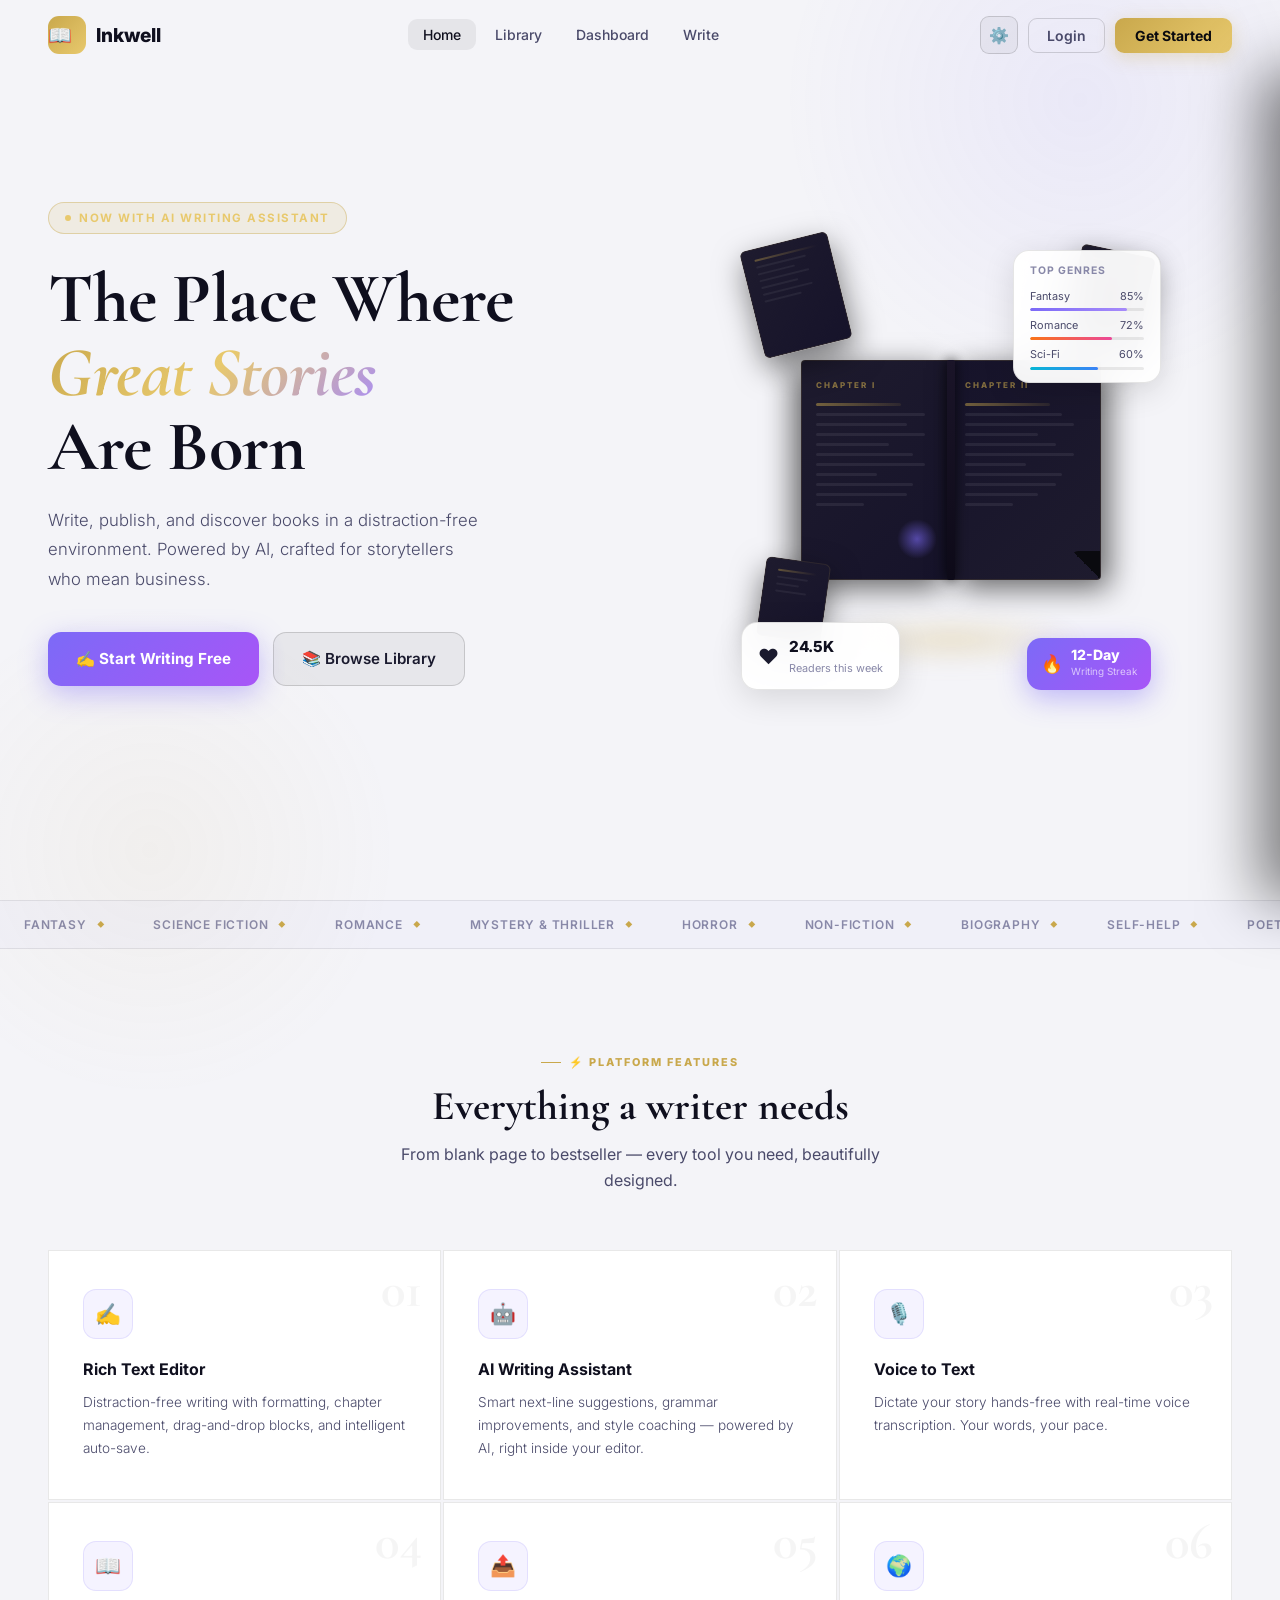
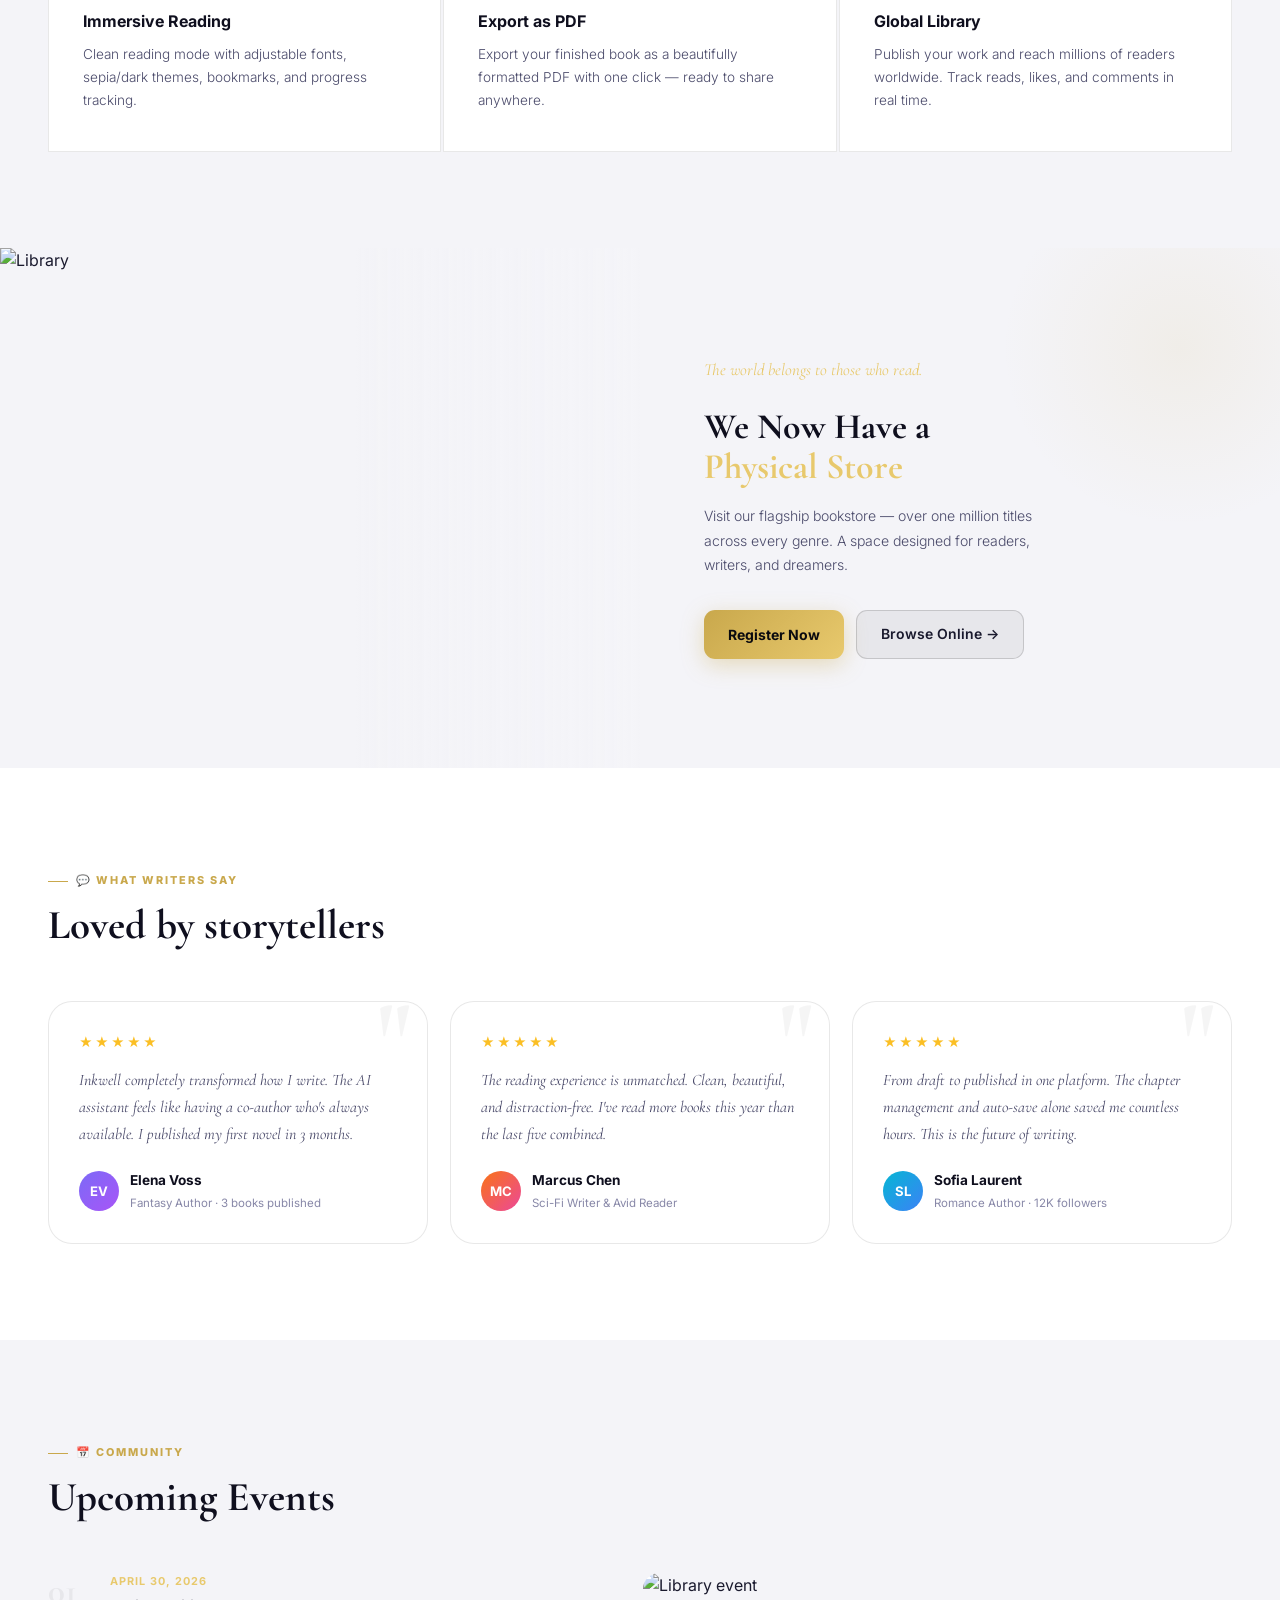
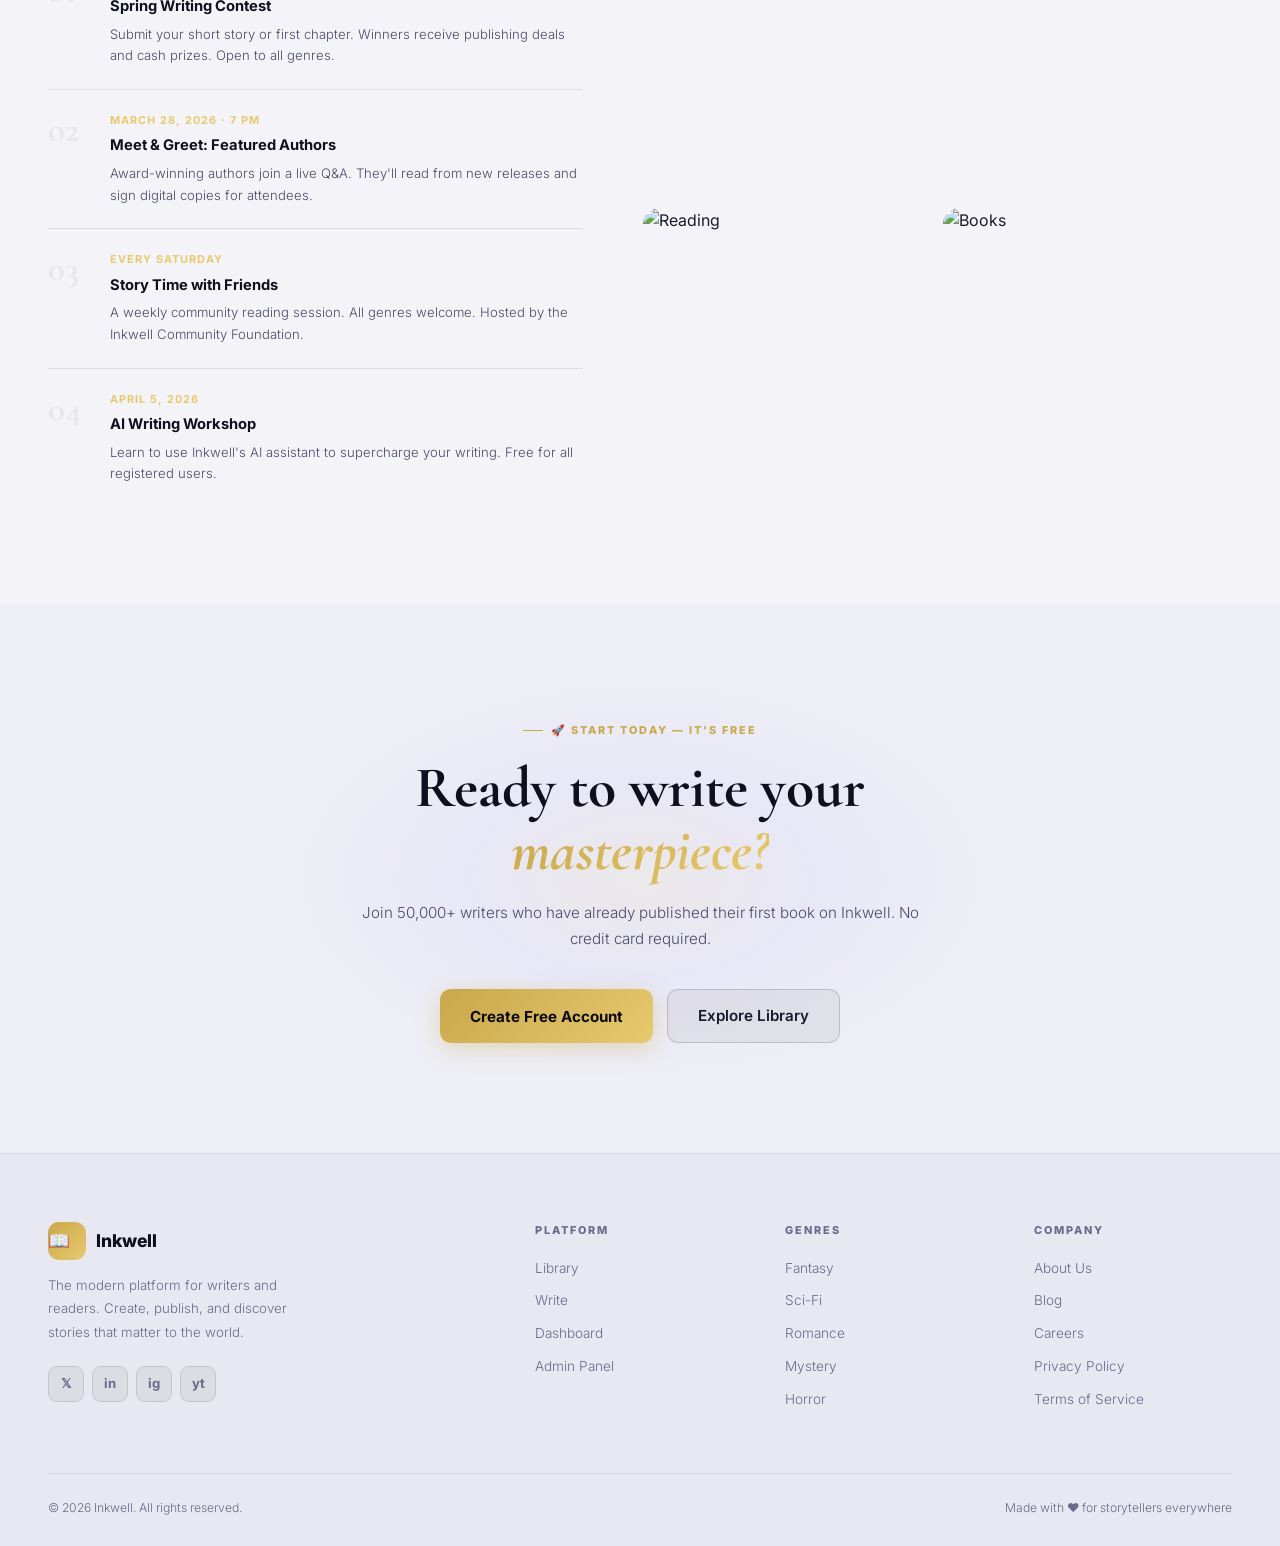
==== commit 7b875381: "0.2" ====
--- a/index.html
+++ b/index.html
@@ -23,13 +23,13 @@
         <div class="nav-links">
             <a href="index.html" class="active">Home</a>
             <a href="library.html">Library</a>
-            <a href="dashboard.html" onclick="if(!localStorage.getItem('user') || localStorage.getItem('user') === 'null') { event.preventDefault(); location.href='login.html'; toast('Please sign in to access the dashboard', 'error'); }">Dashboard</a>
+            <a href="dashboard.html" onclick="if(!localStorage.getItem('user') || localStorage.getItem('user') === 'null') { event.preventDefault(); location.href='login.html'; toast('Please log in to access the dashboard', 'error'); }">Dashboard</a>
             <a href="editor.html">Write</a>
         </div>
         <div class="nav-right">
             <button class="nav-settings-btn" onclick="toggleSettings()" id="settingsBtn" title="Settings">⚙️</button>
-            <button class="nav-signin" onclick="location.href='login.html'">Sign In</button>
-            <button class="nav-cta" onclick="location.href='login.html'">Get Started</button>
+            <button class="nav-signin" onclick="location.href='login.html'">Login</button>
+            <button class="nav-cta" onclick="location.href='signup.html'">Get Started</button>
             <div class="nav-burger" id="burger"><span></span><span></span><span></span></div>
         </div>
     </nav>
@@ -534,7 +534,7 @@
             <p class="cta-p">Join 50,000+ writers who have already published their first book on Inkwell. No credit card
                 required.</p>
             <div class="cta-btns">
-                <button class="btn-gold" style="padding:14px 30px;font-size:.95rem" onclick="location.href='login.html'">Create
+                <button class="btn-gold" style="padding:14px 30px;font-size:.95rem" onclick="location.href='signup.html'">Create
                     Free Account</button>
                 <a href="library.html" class="btn-outline" style="padding:14px 30px;font-size:.95rem">Explore
                     Library</a>
@@ -600,10 +600,10 @@
                     id="lEmail" /></div>
             <div class="field"><label>Password</label><input class="inp" type="password" placeholder="••••••••"
                     id="lPass" /></div>
-            <button class="btn-modal" onclick="doLogin()">Sign In</button>
+            <button class="btn-modal" onclick="doLogin()">Login</button>
             <div style="display:flex;align-items:center;margin:15px 0;font-size:.7rem;color:var(--text3);text-transform:uppercase;letter-spacing:1px"><hr style="flex:1;opacity:.1;margin-right:10px">or<hr style="flex:1;opacity:.1;margin-left:10px"></div>
             <button class="btn-modal" onclick="doGoogleLogin()" style="background:rgba(255,255,255,0.05);border:1px solid var(--border2);color:var(--text);margin-bottom:15px">
-                <span style="margin-right:8px">G</span> Sign in with Google
+                <span style="margin-right:8px">G</span> Log in with Google
             </button>
             <div class="modal-switch">No account? <a href="#" onclick="swapM('loginM','signupM')">Sign up</a></div>
         </div>
@@ -624,7 +624,7 @@
             <button class="btn-modal" onclick="doGoogleLogin()" style="background:rgba(255,255,255,0.05);border:1px solid var(--border2);color:var(--text);margin-bottom:15px">
                 <span style="margin-right:8px">G</span> Sign up with Google
             </button>
-            <div class="modal-switch">Have an account? <a href="#" onclick="swapM('signupM','loginM')">Sign in</a></div>
+            <div class="modal-switch">Have an account? <a href="#" onclick="swapM('signupM','loginM')">Log in</a></div>
         </div>
     </div>
     <div class="overlay" id="detailM">
@@ -660,7 +660,36 @@
     <!-- ── Firebase SDK ── -->
     <script src="https://www.gstatic.com/firebasejs/8.10.0/firebase-app.js"></script>
     <script src="https://www.gstatic.com/firebasejs/8.10.0/firebase-auth.js"></script>
-    <script src="js/firebase-config.js"></script>
+    
+    <script>
+      (function() {
+        const firebaseConfig = {
+          apiKey: "AIzaSyCEKzLUERqfjoxCWDdGsbOKGxRnnDlcbSI",
+          authDomain: "inkwell-70599.firebaseapp.com",
+          projectId: "inkwell-70599",
+          storageBucket: "inkwell-70599.firebasestorage.app",
+          messagingSenderId: "632617567306",
+          appId: "1:632617567306:web:b9fcc5ddd2e573880e12b3",
+          measurementId: "G-P32S0NXK7R"
+        };
+        
+        if (!firebase.apps.length) {
+            firebase.initializeApp(firebaseConfig);
+        }
+        
+        window.auth = firebase.auth();
+        window.googleProvider = new firebase.auth.GoogleAuthProvider();
+        
+        // Ensure they are available as local variables for any script following this
+        window.auth = window.auth;
+        window.googleProvider = window.googleProvider;
+        
+        // Setup simple aliases in case app.js expects them in global scope
+        window.auth = window.auth;
+        window.googleProvider = window.googleProvider;
+      })();
+    </script>
+    
     <script src="app.js"></script>
 </body>
 
--- a/styles.css
+++ b/styles.css
@@ -1,4 +1,4 @@
-﻿/* ── RESET & BASE ── */
+/* ── RESET & BASE ── */
         *,
         *::before,
         *::after {
@@ -1651,7 +1651,7 @@
 
         .overlay.on {
             opacity: 1;
-            pointer-events: all
+            pointer-events: auto
         }
 
         .modal {
@@ -2285,7 +2285,7 @@
 
         .settings-backdrop.on {
             opacity: 1;
-            pointer-events: all;
+            pointer-events: auto;
         }
 
         .settings-panel {
@@ -2293,7 +2293,7 @@
             top: 70px;
             right: 0;
             bottom: 0;
-            z-index: 900;
+            z-index: 1100;
             width: 340px;
             background: #13131c;
             border-left: 1px solid var(--border2);
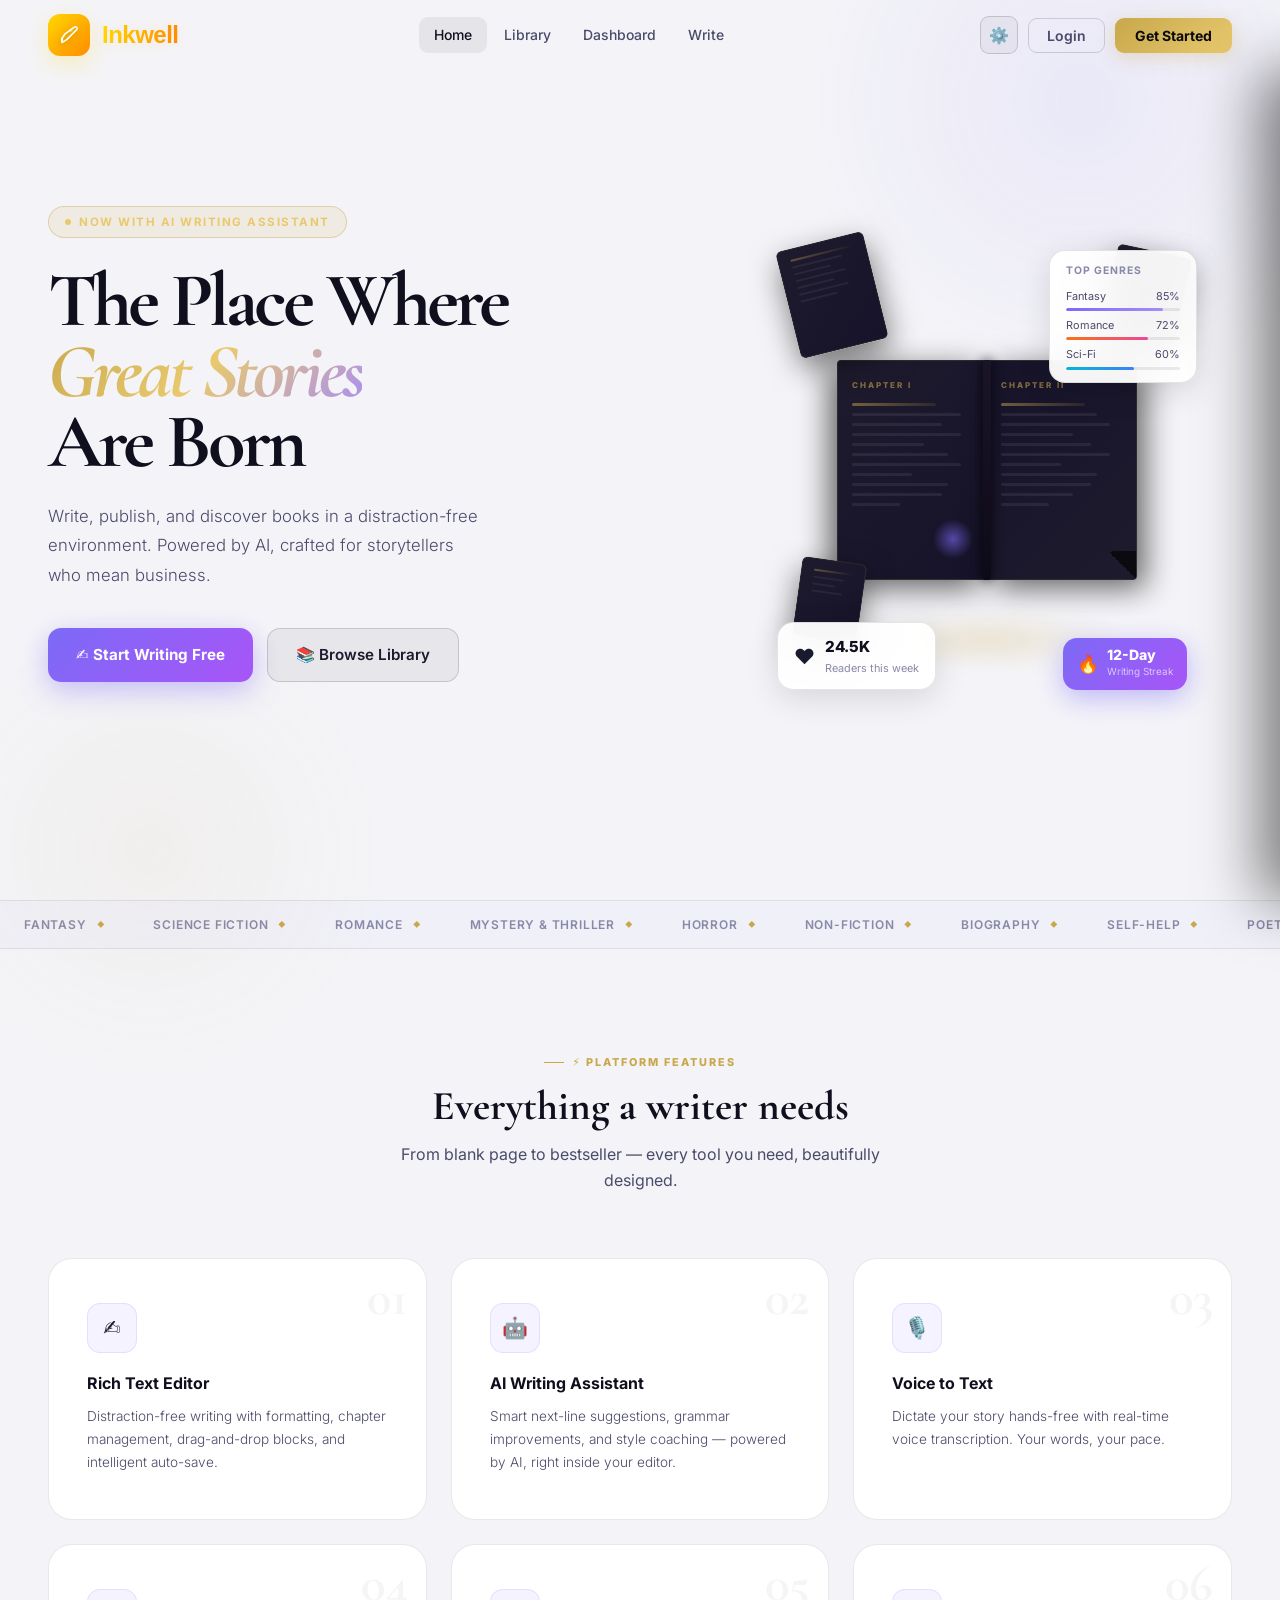
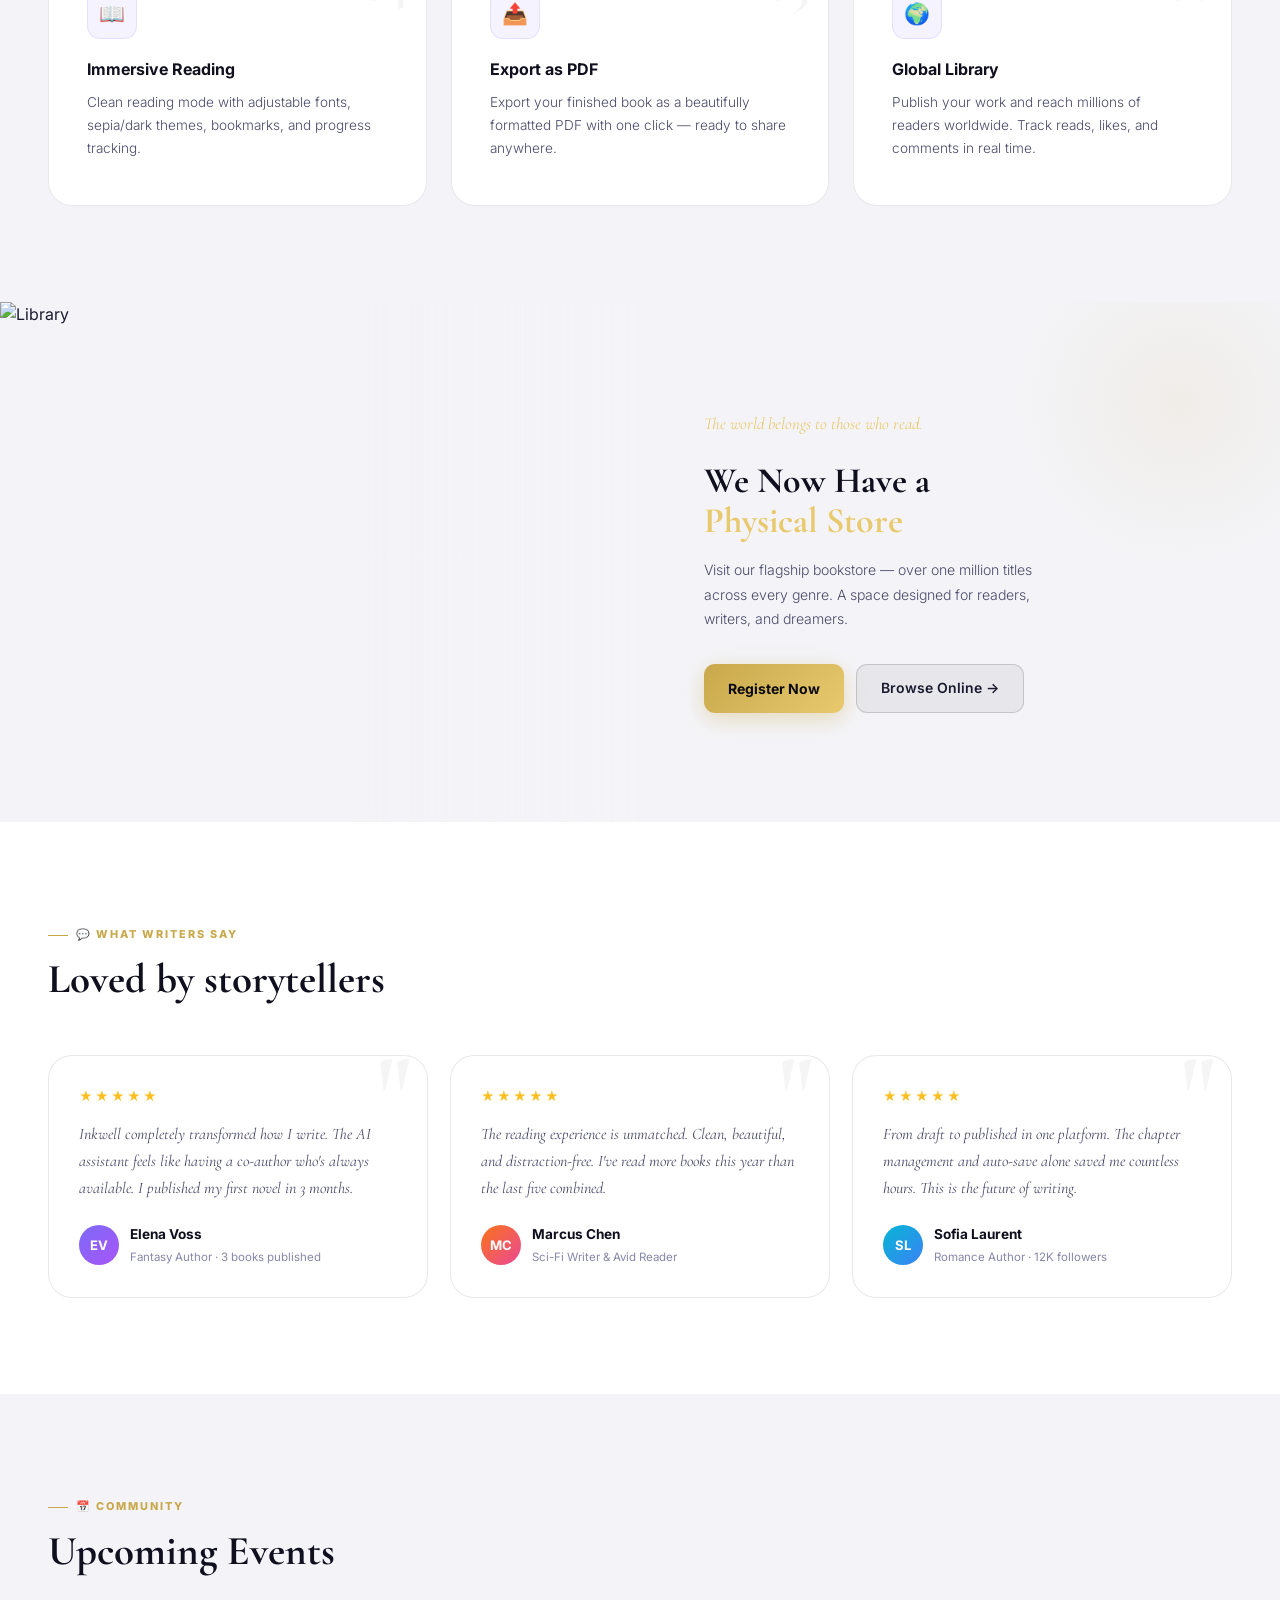
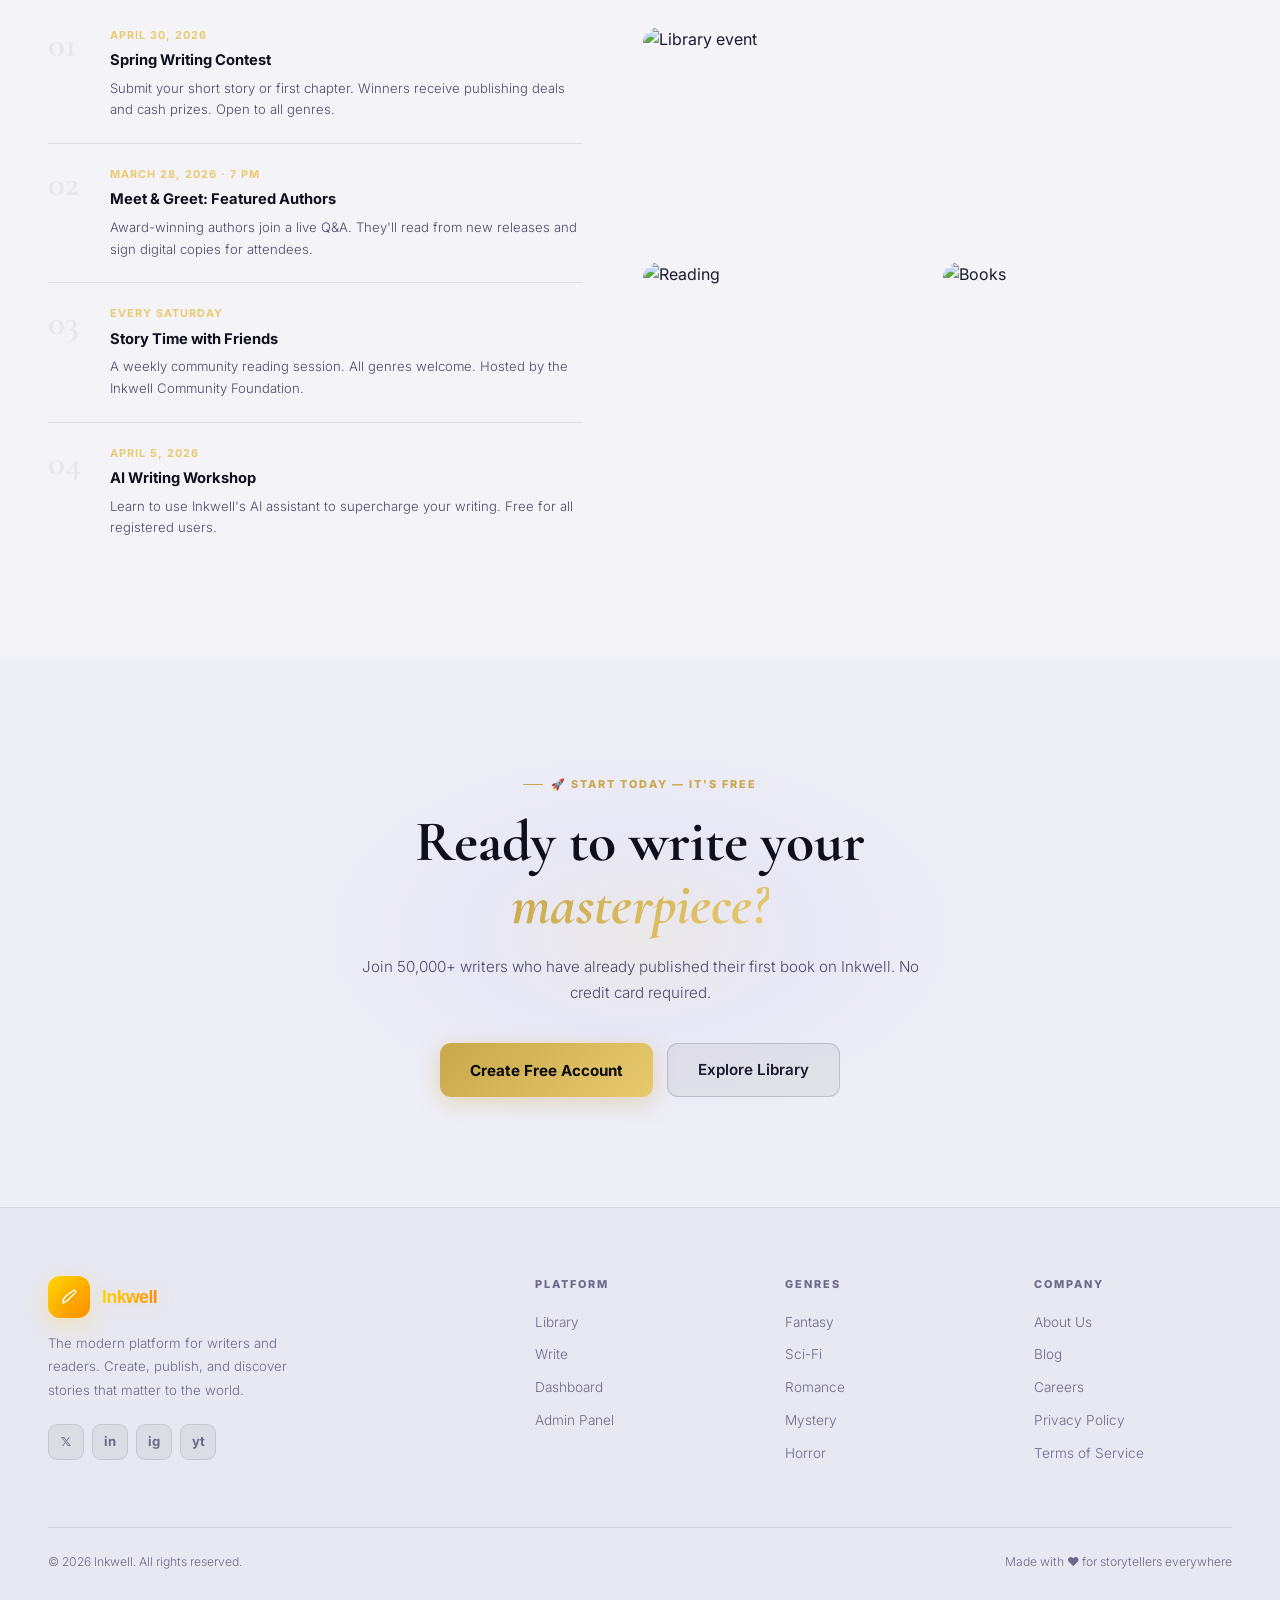
==== commit b8288465: "0.1" ====
--- a/index.html
+++ b/index.html
@@ -17,8 +17,13 @@
     <!-- ══ NAVBAR ══ -->
     <nav class="nav" id="nav">
         <a href="index.html" class="nav-brand">
-            <div class="nav-logo">📖</div>
-            Inkwell
+            <div class="nav-logo">
+                <svg viewBox="0 0 24 24" fill="none" xmlns="http://www.w3.org/2000/svg">
+                    <path d="M12.4444 6.77778C12.4444 5.79594 13.2404 5 14.2222 5C15.2041 5 16 5.79594 16 6.77778C16 7.75962 15.2041 8.55556 14.2222 8.55556C13.2404 8.55556 12.4444 7.75962 12.4444 6.77778Z" fill="white" fill-opacity="0.4"/>
+                    <path fill-rule="evenodd" clip-rule="evenodd" d="M18.8889 2.11111C20.4851 2.11111 21.7778 3.40375 21.7778 5C21.7778 5.6171 21.5833 6.18873 21.2536 6.65595L10.3957 17.5138C10.1654 17.7442 9.90795 17.9407 9.62772 18.0991L4.62772 20.923C4.08405 21.2299 3.43794 20.8938 3.39414 20.2743L3.11111 16.2743C3.09038 15.9814 3.16853 15.6905 3.33614 15.4485L6.65595 10.6542C6.90378 10.2965 7.23485 10.0033 7.6186 9.80164L17.2329 2.63228C17.7214 2.30256 18.2838 2.11111 18.8889 2.11111ZM18.8889 3.88889C18.6657 3.88889 18.4552 3.96246 18.284 4.09553L8.66973 11.2649C8.52985 11.3384 8.40914 11.4452 8.31885 11.5755L5.35242 15.8601L5.5342 18.4239L8.68378 16.6455C8.7858 16.5878 8.87955 16.5161 8.96342 16.4323L19.8213 5.5744C19.944 5.41163 20.0175 5.21092 20.0175 5C20.0175 4.37701 19.5119 3.88889 18.8889 3.88889Z" fill="white"/>
+                </svg>
+            </div>
+            <span>Inkwell</span>
         </a>
         <div class="nav-links">
             <a href="index.html" class="active">Home</a>
@@ -548,7 +553,11 @@
             <div class="footer-grid">
                 <div>
                     <div class="nav-brand" style="font-size:1.1rem">
-                        <div class="nav-logo">📖</div> Inkwell
+                        <div class="nav-logo">
+                            <svg viewBox="0 0 24 24" fill="none" xmlns="http://www.w3.org/2000/svg" style="width:18px;height:18px;">
+                                <path fill-rule="evenodd" clip-rule="evenodd" d="M18.8889 2.11111C20.4851 2.11111 21.7778 3.40375 21.7778 5C21.7778 5.6171 21.5833 6.18873 21.2536 6.65595L10.3957 17.5138C10.1654 17.7442 9.90795 17.9407 9.62772 18.0991L4.62772 20.923C4.08405 21.2299 3.43794 20.8938 3.39414 20.2743L3.11111 16.2743C3.09038 15.9814 3.16853 15.6905 3.33614 15.4485L6.65595 10.6542C6.90378 10.2965 7.23485 10.0033 7.6186 9.80164L17.2329 2.63228C17.7214 2.30256 18.2838 2.11111 18.8889 2.11111ZM18.8889 3.88889C18.6657 3.88889 18.4552 3.96246 18.284 4.09553L8.66973 11.2649C8.52985 11.3384 8.40914 11.4452 8.31885 11.5755L5.35242 15.8601L5.5342 18.4239L8.68378 16.6455C8.7858 16.5878 8.87955 16.5161 8.96342 16.4323L19.8213 5.5744C19.944 5.41163 20.0175 5.21092 20.0175 5C20.0175 4.37701 19.5119 3.88889 18.8889 3.88889Z" fill="white"/>
+                            </svg>
+                        </div> <span>Inkwell</span>
                     </div>
                     <p class="footer-desc">The modern platform for writers and readers. Create, publish, and discover
                         stories that matter to the world.</p>
--- a/styles.css
+++ b/styles.css
@@ -12,12 +12,17 @@
         }
 
         body {
-            font-family: 'Inter', sans-serif;
-            background: #0a0a0f;
-            color: #e8e4f0;
+            font-family: 'Inter', system-ui, -apple-system, sans-serif;
+            background: var(--bg);
+            background-image: 
+                radial-gradient(circle at 0% 0%, var(--mesh-1), transparent 45%),
+                radial-gradient(circle at 100% 100%, var(--mesh-2), transparent 45%);
+            background-attachment: fixed;
+            color: var(--text);
             overflow-x: hidden;
             line-height: 1.6;
             min-height: 100vh;
+            -webkit-font-smoothing: antialiased;
         }
 
         a {
@@ -73,12 +78,33 @@
             --violet-glow: rgba(124, 106, 247, 0.3);
             --radius: 16px;
             --radius2: 24px;
-            --trans: all .3s cubic-bezier(.4, 0, .2, 1);
+            --trans: all .4s cubic-bezier(.4, 0, .2, 1);
+            
+            /* Premium Tokens */
+            --glass-bg: rgba(255, 255, 255, 0.03);
+            --glass-border: rgba(255, 255, 255, 0.08);
+            --glass-blur: 16px;
+            --mesh-1: rgba(124, 106, 247, 0.15);
+            --mesh-2: rgba(201, 168, 76, 0.12);
+        }
+
+        [data-theme="light"] {
+            --glass-bg: rgba(0, 0, 0, 0.03);
+            --glass-border: rgba(0, 0, 0, 0.08);
+            --mesh-1: rgba(124, 106, 247, 0.05);
+            --mesh-2: rgba(201, 168, 76, 0.04);
+        }
+
+        [data-theme="dim"] {
+            --glass-bg: rgba(255, 255, 255, 0.02);
+            --glass-border: rgba(255, 255, 255, 0.06);
+            --mesh-1: rgba(124, 106, 247, 0.1);
+            --mesh-2: rgba(201, 168, 76, 0.08);
         }
 
         /* ══════════════════════════════
-   NAVBAR
-══════════════════════════════ */
+           NAVBAR
+           ══════════════════════════════ */
         .nav {
             position: fixed;
             top: 0;
@@ -90,43 +116,83 @@
             align-items: center;
             justify-content: space-between;
             padding: 0 48px;
-            background: rgba(10, 10, 15, 0.0);
-            transition: var(--trans);
-        }
-
-                .nav.stuck {
-            background: rgba(10, 10, 15, 0.95);
-            backdrop-filter: blur(20px);
-            border-bottom: 1px solid var(--border);
+            background: rgba(10, 10, 15, 0);
+            transition: var(--trans);
+        }
+
+        .nav.stuck {
+            background: var(--glass-bg);
+            backdrop-filter: blur(var(--glass-blur));
+            border-bottom: 1px solid var(--glass-border);
+            height: 72px;
         }
 
         .nav-brand {
             display: flex;
             align-items: center;
-            gap: 10px;
-            font-size: 1.2rem;
-            font-weight: 800;
-            color: var(--text)
+            gap: 12px;
+            font-size: 1.5rem;
+            font-weight: 900;
+            letter-spacing: -0.5px;
+            color: var(--text);
+            text-decoration: none;
+            transition: var(--trans);
+        }
+
+        .nav-brand:hover {
+            transform: scale(1.05);
+            filter: brightness(1.1);
         }
 
         .nav-logo {
-            width: 38px;
-            height: 38px;
-            border-radius: 11px;
-            background: linear-gradient(135deg, #c9a84c, #e8c96d);
-            display: flex;
-            align-items: center;
-        }
-
+            width: 42px;
+            height: 42px;
+            background: linear-gradient(135deg, #FFD700 0%, #FF8C00 100%);
+            border-radius: 12px;
+            display: flex !important;
+            align-items: center;
             justify-content: center;
-            font-size: 1rem;
-            box-shadow: 0 4px 16px var(--gold-glow);
+            box-shadow: 0 8px 24px rgba(255, 215, 0, 0.25);
+            position: relative;
+            overflow: hidden;
+            margin: 0 !important;
+        }
+
+        .nav-logo svg {
+            width: 22px;
+            height: 22px;
+            fill: white;
+            filter: drop-shadow(0 2px 4px rgba(0,0,0,0.2));
+            z-index: 2;
+        }
+
+        .nav-logo::after {
+            content: '';
+            position: absolute;
+            width: 100%;
+            height: 100%;
+            background: linear-gradient(45deg, transparent, rgba(255,255,255,0.2), transparent);
+            top: 0;
+            left: -100%;
+            transition: 0.6s;
+        }
+
+        .nav-brand:hover .nav-logo::after {
+            left: 100%;
+        }
+
+        .nav-brand span {
+            font-family: 'Outfit', sans-serif;
+            background: linear-gradient(90deg, #FFD700, #FF8C00);
+            -webkit-background-clip: text;
+            -webkit-text-fill-color: transparent;
+            filter: drop-shadow(0 0 10px rgba(255, 140, 0, 0.15));
         }
 
         .nav-links {
             display: flex;
             align-items: center;
-            gap: 2px
+            gap: 2px;
         }
 
         .nav-links a {
@@ -141,15 +207,14 @@
         .nav-links a:hover,
         .nav-links a.active {
             color: var(--text);
-            background: rgba(255, 255, 255, 0.07)
+            background: rgba(255, 255, 255, 0.07);
         }
 
         .nav-right {
             display: flex;
             align-items: center;
-            gap: 10px
-        }
-
+            gap: 10px;
+        }
         .nav-signin {
             padding: 8px 18px;
             border-radius: 9px;
@@ -204,9 +269,9 @@
         .hero {
             min-height: 100vh;
             display: grid;
-            grid-template-columns: 1fr 1fr;
-            align-items: center;
-            gap: 60px;
+            grid-template-columns: 1.25fr 1fr;
+            align-items: center;
+            gap: 80px;
             padding: 120px 48px 80px;
             max-width: 1280px;
             margin: 0 auto;
@@ -284,25 +349,18 @@
         }
 
         @keyframes blink {
-
-            0%,
-            100% {
-                opacity: 1
-            }
-
-            50% {
-                opacity: .3
-            }
+            0%, 100% { opacity: 1 }
+            50% { opacity: 0.3 }
         }
 
         .hero-h1 {
             font-family: 'Cormorant Garamond', serif;
-            font-size: clamp(3.2rem, 5.5vw, 5.4rem);
-            font-weight: 700;
-            line-height: 1.05;
+            font-size: clamp(3.5rem, 6vw, 6.2rem);
+            font-weight: 850;
+            line-height: 0.92;
             color: #ffffff;
-            margin-bottom: 22px;
-            letter-spacing: -.5px;
+            margin-bottom: 24px;
+            letter-spacing: -0.05em;
         }
 
         .hero-h1 em {
@@ -326,7 +384,7 @@
             display: flex;
             gap: 14px;
             flex-wrap: wrap;
-            margin-bottom: 52px
+            margin-bottom: 52px;
         }
 
         .btn-violet {
@@ -1095,24 +1153,27 @@
             border: 1px solid rgba(255,255,255,0.4);
         }
 
-
         /* ══════════════════════════════
    FEATURES
 ══════════════════════════════ */
         .feat-grid {
             display: grid;
             grid-template-columns: repeat(3, 1fr);
-            gap: 2px;
-            margin-top: 56px;
+            gap: 24px;
+            margin-top: 64px;
         }
 
         .feat {
-            padding: 38px 34px;
-            background: var(--bg3);
-            border: 1px solid var(--border);
+            padding: 44px 38px;
+            background: var(--glass-bg);
+            backdrop-filter: blur(var(--glass-blur));
+            border: 1px solid var(--glass-border);
+            border-radius: var(--radius2);
             transition: var(--trans);
             position: relative;
             overflow: hidden;
+            display: flex;
+            flex-direction: column;
         }
 
         .feat::after {
@@ -1125,8 +1186,9 @@
         }
 
         .feat:hover {
-            border-color: rgba(124, 106, 247, 0.4);
-            transform: translateY(-3px)
+            border-color: rgba(124, 106, 247, 0.3);
+            transform: translateY(-5px);
+            box-shadow: 0 20px 40px rgba(0,0,0,0.3);
         }
 
         .feat:hover::after {
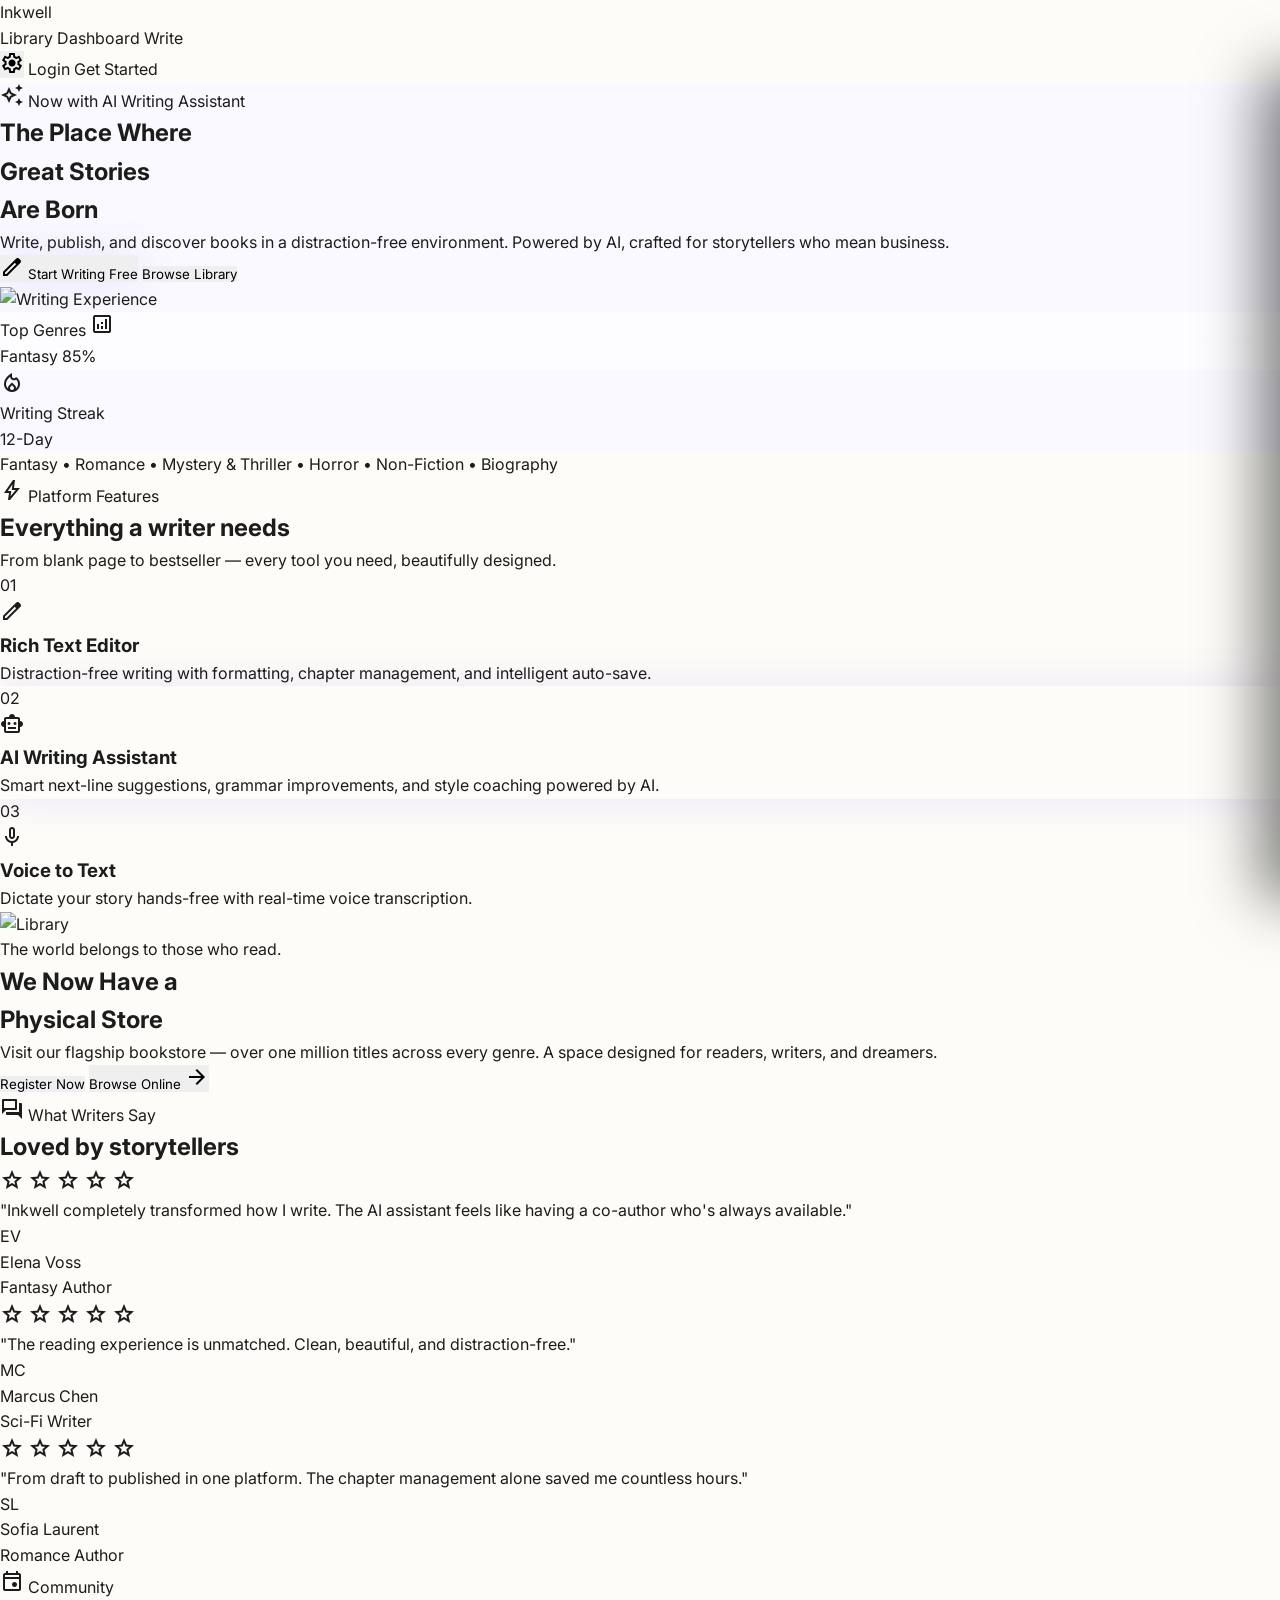
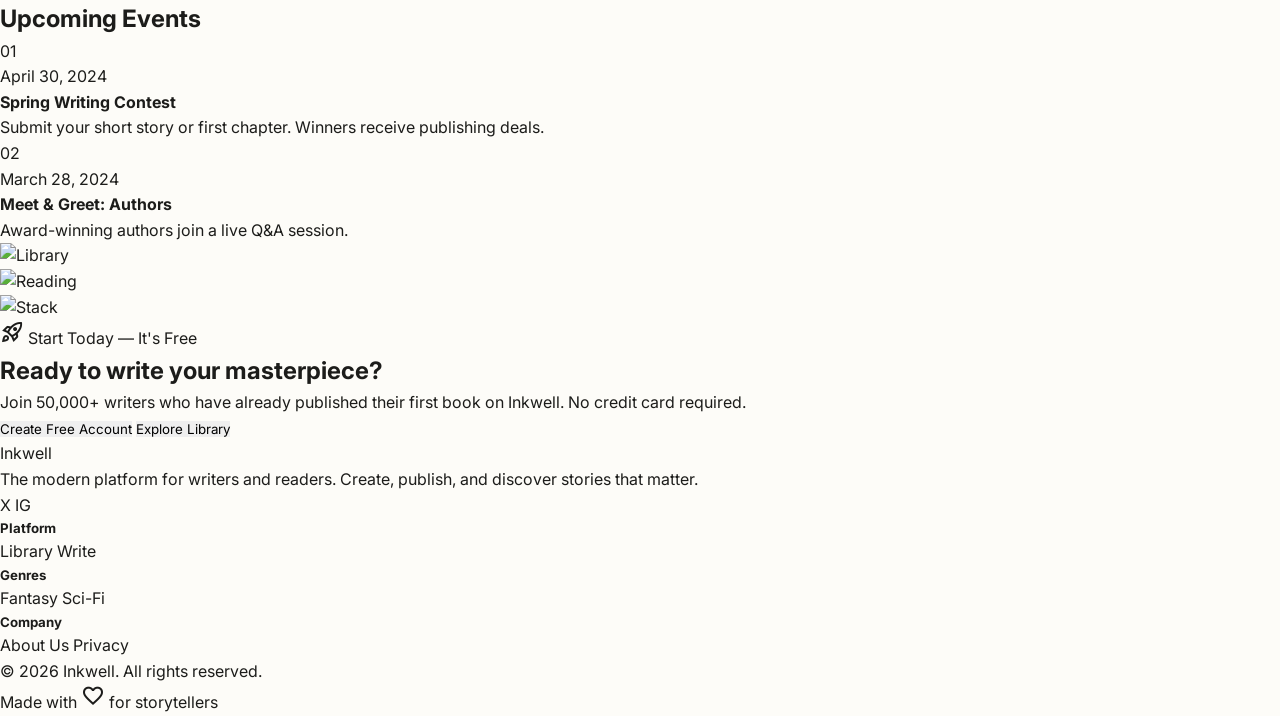
==== commit 075e5718: "h" ====
--- a/index.html
+++ b/index.html
@@ -1,46 +1,462 @@
 <!DOCTYPE html>
-<html lang="en" data-theme="light">
+<html class="scroll-smooth" lang="en">
 
 <head>
-    <meta charset="UTF-8" />
-    <meta name="viewport" content="width=device-width,initial-scale=1.0" />
-    <title>Inkwell — Where Stories Come Alive</title>
-    <link rel="preconnect" href="https://fonts.googleapis.com" />
-    <link
-        href="https://fonts.googleapis.com/css2?family=Cormorant+Garamond:ital,wght@0,600;0,700;1,600;1,700&family=Inter:wght@300;400;500;600;700;800&display=swap"
-        rel="stylesheet" />
+    <meta charset="utf-8" />
+    <meta content="width=device-width, initial-scale=1.0" name="viewport" />
+    <title>Inkwell — The Place Where Great Stories Are Born</title>
+    
+    <!-- Tailwind & Fonts from Stitch Template -->
+    <script src="https://cdn.tailwindcss.com?plugins=forms,container-queries"></script>
+    <link href="https://fonts.googleapis.com/css2?family=Libre+Caslon+Text:ital,wght@0,400;0,700;1,400&family=Inter:wght@400;500;600&family=Manrope:wght@600;700&family=Material+Symbols+Outlined:wght,FILL@100..700,0..1&display=swap" rel="stylesheet" />
+    
+    <script id="tailwind-config">
+        tailwind.config = {
+            darkMode: "class",
+            theme: {
+                extend: {
+                    "colors": {
+                        "surface-variant": "#dce2f3",
+                        "tertiary-container": "#8b5cf6",
+                        "surface": "#f9f9ff",
+                        "error-container": "#ffdad6",
+                        "background": "#f9f9ff",
+                        "primary": "#000000",
+                        "on-primary": "#ffffff",
+                        "secondary": "#5e5e5b",
+                        "on-surface-variant": "#444748",
+                        "on-background": "#151c27",
+                        "outline": "#747878",
+                        "surface-dim": "#d3daea",
+                        "error": "#ba1a1a",
+                        "on-surface": "#151c27",
+                    },
+                    "borderRadius": {
+                        "DEFAULT": "0.125rem",
+                        "lg": "0.25rem",
+                        "xl": "0.5rem",
+                        "full": "0.75rem"
+                    },
+                    "spacing": {
+                        "unit": "8px",
+                        "section-gap": "120px",
+                        "margin-desktop": "64px",
+                        "margin-mobile": "20px",
+                        "gutter": "24px",
+                        "container-max": "1280px"
+                    },
+                    "fontFamily": {
+                        "display": ["Libre Caslon Text", "serif"],
+                        "body": ["Inter", "sans-serif"],
+                        "label": ["Manrope", "sans-serif"]
+                    }
+                },
+            },
+        }
+    </script>
+    
+    <style>
+        .material-symbols-outlined {
+            font-variation-settings: "FILL" 0, "wght" 400, "GRAD" 0, "opsz" 24
+        }
+        .ai-spark-shadow {
+            box-shadow: 0 0 40px rgba(139, 92, 246, 0.15)
+        }
+        .parchment-texture {
+            background-image: url(https://lh3.googleusercontent.com/aida-public/[base64]);
+            background-color: #f9f9ff
+        }
+        .glass-toolbar {
+            background: rgba(255, 255, 255, 0.7);
+            backdrop-filter: blur(12px);
+            -webkit-backdrop-filter: blur(12px)
+        }
+        .feature-card {
+            transition: all 0.5s cubic-bezier(0.19, 1, 0.22, 1);
+        }
+        .feature-card:hover {
+            transform: translateY(-10px);
+            box-shadow: 0 20px 40px rgba(0,0,0,0.08);
+            border-color: rgba(139, 92, 246, 0.3) !important;
+        }
+        .feature-card:hover .feature-num {
+            transform: scale(1.1);
+            color: rgba(139, 92, 246, 0.5);
+        }
+        .feature-num {
+            transition: all 0.5s cubic-bezier(0.19, 1, 0.22, 1);
+        }
+    </style>
+
+    <!-- Original Local Styles for Functional Components -->
     <link rel="stylesheet" href="styles.css" />
 </head>
 
-<body>
-
-    <!-- ══ NAVBAR ══ -->
-    <nav class="nav" id="nav">
-        <a href="index.html" class="nav-brand">
-            <div class="nav-logo">
-                <svg viewBox="0 0 24 24" fill="none" xmlns="http://www.w3.org/2000/svg">
-                    <path d="M12.4444 6.77778C12.4444 5.79594 13.2404 5 14.2222 5C15.2041 5 16 5.79594 16 6.77778C16 7.75962 15.2041 8.55556 14.2222 8.55556C13.2404 8.55556 12.4444 7.75962 12.4444 6.77778Z" fill="white" fill-opacity="0.4"/>
-                    <path fill-rule="evenodd" clip-rule="evenodd" d="M18.8889 2.11111C20.4851 2.11111 21.7778 3.40375 21.7778 5C21.7778 5.6171 21.5833 6.18873 21.2536 6.65595L10.3957 17.5138C10.1654 17.7442 9.90795 17.9407 9.62772 18.0991L4.62772 20.923C4.08405 21.2299 3.43794 20.8938 3.39414 20.2743L3.11111 16.2743C3.09038 15.9814 3.16853 15.6905 3.33614 15.4485L6.65595 10.6542C6.90378 10.2965 7.23485 10.0033 7.6186 9.80164L17.2329 2.63228C17.7214 2.30256 18.2838 2.11111 18.8889 2.11111ZM18.8889 3.88889C18.6657 3.88889 18.4552 3.96246 18.284 4.09553L8.66973 11.2649C8.52985 11.3384 8.40914 11.4452 8.31885 11.5755L5.35242 15.8601L5.5342 18.4239L8.68378 16.6455C8.7858 16.5878 8.87955 16.5161 8.96342 16.4323L19.8213 5.5744C19.944 5.41163 20.0175 5.21092 20.0175 5C20.0175 4.37701 19.5119 3.88889 18.8889 3.88889Z" fill="white"/>
-                </svg>
-            </div>
-            <span>Inkwell</span>
-        </a>
-        <div class="nav-links">
-            <a href="index.html" class="active">Home</a>
-            <a href="library.html">Library</a>
-            <a href="dashboard.html" onclick="if(!localStorage.getItem('user') || localStorage.getItem('user') === 'null') { event.preventDefault(); location.href='login.html'; toast('Please log in to access the dashboard', 'error'); }">Dashboard</a>
-            <a href="editor.html">Write</a>
-        </div>
-        <div class="nav-right">
-            <button class="nav-settings-btn" onclick="toggleSettings()" id="settingsBtn" title="Settings">⚙️</button>
-            <button class="nav-signin" onclick="location.href='login.html'">Login</button>
-            <button class="nav-cta" onclick="location.href='signup.html'">Get Started</button>
-            <div class="nav-burger" id="burger"><span></span><span></span><span></span></div>
-        </div>
-    </nav>
-
-    <!-- ══ SETTINGS PANEL ══ -->
-    <div class="settings-backdrop" id="settingsBackdrop" onclick="closeSettings()"></div>
+<body class="bg-surface font-body text-on-surface selection:bg-tertiary-container selection:text-white">
+    
+    <!-- TopNavBar (Stitch Template) -->
+    <header class="fixed top-0 w-full z-50 bg-surface/80 backdrop-blur-md border-b border-outline/30">
+        <nav class="flex justify-between items-center h-20 px-margin-desktop max-w-container-max mx-auto">
+            <div class="flex items-center gap-12">
+                <a class="font-display text-2xl text-primary italic" href="index.html">Inkwell</a>
+                <div class="hidden md:flex gap-8 items-center">
+                    <a class="font-label text-sm text-on-surface-variant hover:text-tertiary-container transition-colors duration-300" href="library.html">Library</a>
+                    <a class="font-label text-sm text-on-surface-variant hover:text-tertiary-container transition-colors duration-300" href="dashboard.html">Dashboard</a>
+                    <a class="font-label text-sm text-on-surface-variant hover:text-tertiary-container transition-colors duration-300" href="editor.html">Write</a>
+                </div>
+            </div>
+            <div class="flex items-center gap-6">
+                <button class="hidden md:flex items-center text-on-surface-variant hover:text-tertiary-container transition-colors" onclick="toggleSettings()">
+                    <span class="material-symbols-outlined">settings</span>
+                </button>
+                <a class="font-label text-sm text-on-surface-variant hover:text-primary transition-colors" href="login.html">Login</a>
+                <a class="bg-primary text-on-primary px-6 py-3 font-label text-sm rounded hover:opacity-80 transition-all" href="signup.html">Get Started</a>
+            </div>
+        </nav>
+    </header>
+
+    <!-- Hero Section (Stitch Template) -->
+    <section class="pt-40 pb-section-gap px-margin-desktop parchment-texture overflow-hidden">
+        <div class="max-w-container-max mx-auto grid lg:grid-cols-2 gap-gutter items-center">
+            <div class="max-w-xl">
+                <div class="inline-flex items-center gap-2 bg-tertiary-container/10 px-4 py-2 rounded-full mb-8">
+                    <span class="material-symbols-outlined text-[18px] text-tertiary-container">auto_awesome</span>
+                    <span class="font-label text-[12px] uppercase tracking-wider text-tertiary-container">Now with AI Writing Assistant</span>
+                </div>
+                <h1 class="font-display text-6xl text-primary mb-6 leading-[1.1]">
+                    The Place Where <br />
+                    <span class="italic text-tertiary-container">Great Stories</span> <br />
+                    Are Born
+                </h1>
+                <p class="font-body text-lg text-on-surface-variant mb-10 max-w-lg">
+                    Write, publish, and discover books in a distraction-free environment. Powered by AI, crafted for storytellers who mean business.
+                </p>
+                <div class="flex flex-wrap gap-4">
+                    <button onclick="location.href='editor.html'" class="bg-tertiary-container text-white px-8 py-4 font-label rounded flex items-center gap-2 ai-spark-shadow hover:scale-[1.02] transition-transform">
+                        <span class="material-symbols-outlined">edit</span>
+                        Start Writing Free
+                    </button>
+                    <button onclick="location.href='library.html'" class="border border-primary text-primary px-8 py-4 font-label rounded hover:bg-primary/5 transition-colors">
+                        Browse Library
+                    </button>
+                </div>
+            </div>
+            <div class="relative mt-20 lg:mt-0">
+                <div class="relative z-10 bg-white border border-outline/30 p-8 rounded-lg shadow-2xl">
+                    <img alt="Writing Experience" class="w-full h-[400px] object-cover rounded shadow-inner" src="https://images.unsplash.com/photo-1507842217343-583bb7270b66?w=900&q=85" />
+                    <div class="absolute -top-10 -right-10 glass-toolbar p-6 rounded-lg border border-outline/20 shadow-xl hidden md:block">
+                        <div class="space-y-4">
+                            <div class="flex items-center justify-between gap-8">
+                                <span class="font-label text-xs text-on-surface-variant uppercase">Top Genres</span>
+                                <span class="material-symbols-outlined text-tertiary-container">analytics</span>
+                            </div>
+                            <div class="w-48 bg-surface-dim h-2 rounded-full overflow-hidden">
+                                <div class="bg-tertiary-container h-full w-[85%]"></div>
+                            </div>
+                            <div class="flex justify-between font-label text-[10px]">
+                                <span>Fantasy</span>
+                                <span>85%</span>
+                            </div>
+                        </div>
+                    </div>
+                </div>
+                <div class="absolute -bottom-6 -left-6 bg-primary text-white p-6 rounded-lg flex items-center gap-4 z-20">
+                    <span class="material-symbols-outlined text-tertiary-container">local_fire_department</span>
+                    <div>
+                        <p class="font-label text-[12px] opacity-70">Writing Streak</p>
+                        <p class="font-display text-xl">12-Day</p>
+                    </div>
+                </div>
+            </div>
+        </div>
+    </section>
+
+    <!-- Genre Scroller (Stitch Template) -->
+    <div class="border-y border-outline/10 py-6 overflow-hidden bg-white/50">
+        <div class="flex justify-center items-center gap-12 text-on-surface-variant font-label text-[12px] uppercase tracking-[0.2em] whitespace-nowrap">
+            <span>Fantasy</span>
+            <span class="text-tertiary-container">•</span>
+            <span>Romance</span>
+            <span class="text-tertiary-container">•</span>
+            <span>Mystery & Thriller</span>
+            <span class="text-tertiary-container">•</span>
+            <span>Horror</span>
+            <span class="text-tertiary-container">•</span>
+            <span>Non-Fiction</span>
+            <span class="text-tertiary-container">•</span>
+            <span>Biography</span>
+        </div>
+    </div>
+
+    <!-- Features Section (Stitch Template) -->
+    <section class="py-section-gap px-margin-desktop bg-surface">
+        <div class="max-w-container-max mx-auto text-center mb-20">
+            <div class="inline-flex items-center gap-2 mb-4">
+                <span class="material-symbols-outlined text-[18px] text-tertiary-container">bolt</span>
+                <span class="font-label text-xs uppercase tracking-widest text-on-surface-variant">Platform Features</span>
+            </div>
+            <h2 class="font-display text-4xl text-primary">Everything a writer needs</h2>
+            <p class="font-body text-on-surface-variant mt-4 max-w-lg mx-auto">From blank page to bestseller — every tool you need, beautifully designed.</p>
+        </div>
+        <div class="max-w-container-max mx-auto grid md:grid-cols-2 lg:grid-cols-3 gap-8">
+            <div class="feature-card p-10 border border-outline/20 bg-white group hover:border-tertiary-container/30 transition-all duration-500 rounded-lg relative overflow-hidden">
+                <div class="feature-num absolute top-4 right-4 text-surface-dim text-[64px] opacity-30 select-none">01</div>
+                <div class="bg-tertiary-container/5 w-12 h-12 flex items-center justify-center rounded mb-6">
+                    <span class="material-symbols-outlined text-tertiary-container">edit</span>
+                </div>
+                <h3 class="font-display text-2xl text-primary mb-4">Rich Text Editor</h3>
+                <p class="font-body text-on-surface-variant">Distraction-free writing with formatting, chapter management, and intelligent auto-save.</p>
+            </div>
+            <div class="feature-card p-10 border border-outline/20 bg-white group hover:border-tertiary-container/30 transition-all duration-500 rounded-lg relative overflow-hidden ai-spark-shadow">
+                <div class="feature-num absolute top-4 right-4 text-surface-dim text-[64px] opacity-30 select-none">02</div>
+                <div class="bg-tertiary-container/5 w-12 h-12 flex items-center justify-center rounded mb-6">
+                    <span class="material-symbols-outlined text-tertiary-container">smart_toy</span>
+                </div>
+                <h3 class="font-display text-2xl text-primary mb-4">AI Writing Assistant</h3>
+                <p class="font-body text-on-surface-variant">Smart next-line suggestions, grammar improvements, and style coaching powered by AI.</p>
+            </div>
+            <div class="feature-card p-10 border border-outline/20 bg-white group hover:border-tertiary-container/30 transition-all duration-500 rounded-lg relative overflow-hidden">
+                <div class="feature-num absolute top-4 right-4 text-surface-dim text-[64px] opacity-30 select-none">03</div>
+                <div class="bg-tertiary-container/5 w-12 h-12 flex items-center justify-center rounded mb-6">
+                    <span class="material-symbols-outlined text-tertiary-container">mic</span>
+                </div>
+                <h3 class="font-display text-2xl text-primary mb-4">Voice to Text</h3>
+                <p class="font-body text-on-surface-variant">Dictate your story hands-free with real-time voice transcription.</p>
+            </div>
+        </div>
+    </section>
+
+    <!-- Physical Store Split Section (Stitch Template) -->
+    <section class="grid lg:grid-cols-2 bg-primary">
+        <div class="h-[500px] lg:h-auto min-h-[600px] relative">
+            <img alt="Library" class="absolute inset-0 w-full h-full object-cover" src="https://images.unsplash.com/photo-1524995997946-a1c2e315a42f?w=1200&q=80" />
+        </div>
+        <div class="px-margin-desktop py-section-gap flex flex-col justify-center bg-primary text-white">
+            <div class="max-w-md mx-auto lg:mx-0">
+                <p class="italic text-tertiary-container mb-6">The world belongs to those who read.</p>
+                <h2 class="font-display text-4xl mb-6">We Now Have a <br /><span class="text-tertiary-container">Physical Store</span></h2>
+                <p class="font-body text-lg opacity-80 mb-10">Visit our flagship bookstore — over one million titles across every genre. A space designed for readers, writers, and dreamers.</p>
+                <div class="flex gap-4">
+                    <button onclick="location.href='signup.html'" class="bg-tertiary-container text-white px-8 py-4 font-label rounded">Register Now</button>
+                    <button onclick="location.href='library.html'" class="border border-outline/30 text-white px-8 py-4 font-label rounded hover:bg-white/5 transition-colors flex items-center gap-2">
+                        Browse Online <span class="material-symbols-outlined text-[18px]">arrow_forward</span>
+                    </button>
+                </div>
+            </div>
+        </div>
+    </section>
+
+    <!-- Testimonials (Stitch Template) -->
+    <section class="py-section-gap px-margin-desktop bg-surface-container-low">
+        <div class="max-w-container-max mx-auto">
+            <div class="flex flex-col items-center mb-20">
+                <div class="inline-flex items-center gap-2 mb-4">
+                    <span class="material-symbols-outlined text-[18px] text-tertiary-container">forum</span>
+                    <span class="font-label text-xs uppercase tracking-widest text-on-surface-variant">What Writers Say</span>
+                </div>
+                <h2 class="font-display text-4xl text-primary">Loved by storytellers</h2>
+            </div>
+            <div class="grid md:grid-cols-3 gap-gutter">
+                <div class="p-10 bg-white rounded-lg border border-outline/10 shadow-sm flex flex-col h-full">
+                    <div class="text-tertiary-container flex gap-1 mb-6">
+                        <span class="material-symbols-outlined">star</span>
+                        <span class="material-symbols-outlined">star</span>
+                        <span class="material-symbols-outlined">star</span>
+                        <span class="material-symbols-outlined">star</span>
+                        <span class="material-symbols-outlined">star</span>
+                    </div>
+                    <p class="font-body italic text-on-surface-variant mb-8 flex-grow">"Inkwell completely transformed how I write. The AI assistant feels like having a co-author who's always available."</p>
+                    <div class="flex items-center gap-4">
+                        <div class="w-12 h-12 bg-tertiary-container rounded-full flex items-center justify-center text-white font-label">EV</div>
+                        <div>
+                            <p class="font-label text-primary">Elena Voss</p>
+                            <p class="font-body text-xs text-on-surface-variant">Fantasy Author</p>
+                        </div>
+                    </div>
+                </div>
+                <div class="p-10 bg-white rounded-lg border border-outline/10 shadow-sm flex flex-col h-full">
+                    <div class="text-tertiary-container flex gap-1 mb-6">
+                        <span class="material-symbols-outlined">star</span>
+                        <span class="material-symbols-outlined">star</span>
+                        <span class="material-symbols-outlined">star</span>
+                        <span class="material-symbols-outlined">star</span>
+                        <span class="material-symbols-outlined">star</span>
+                    </div>
+                    <p class="font-body italic text-on-surface-variant mb-8 flex-grow">"The reading experience is unmatched. Clean, beautiful, and distraction-free."</p>
+                    <div class="flex items-center gap-4">
+                        <div class="w-12 h-12 bg-error rounded-full flex items-center justify-center text-white font-label">MC</div>
+                        <div>
+                            <p class="font-label text-primary">Marcus Chen</p>
+                            <p class="font-body text-xs text-on-surface-variant">Sci-Fi Writer</p>
+                        </div>
+                    </div>
+                </div>
+                <div class="p-10 bg-white rounded-lg border border-outline/10 shadow-sm flex flex-col h-full">
+                    <div class="text-tertiary-container flex gap-1 mb-6">
+                        <span class="material-symbols-outlined">star</span>
+                        <span class="material-symbols-outlined">star</span>
+                        <span class="material-symbols-outlined">star</span>
+                        <span class="material-symbols-outlined">star</span>
+                        <span class="material-symbols-outlined">star</span>
+                    </div>
+                    <p class="font-body italic text-on-surface-variant mb-8 flex-grow">"From draft to published in one platform. The chapter management alone saved me countless hours."</p>
+                    <div class="flex items-center gap-4">
+                        <div class="w-12 h-12 bg-tertiary-container/30 rounded-full flex items-center justify-center text-tertiary-container font-label">SL</div>
+                        <div>
+                            <p class="font-label text-primary">Sofia Laurent</p>
+                            <p class="font-body text-xs text-on-surface-variant">Romance Author</p>
+                        </div>
+                    </div>
+                </div>
+            </div>
+        </div>
+    </section>
+
+    <!-- Events Section (Stitch Template) -->
+    <section class="py-section-gap px-margin-desktop bg-surface">
+        <div class="max-w-container-max mx-auto grid lg:grid-cols-2 gap-20 items-center">
+            <div>
+                <div class="inline-flex items-center gap-2 mb-4">
+                    <span class="material-symbols-outlined text-[18px] text-error">event</span>
+                    <span class="font-label text-xs uppercase tracking-widest text-on-surface-variant">Community</span>
+                </div>
+                <h2 class="font-display text-4xl text-primary mb-12">Upcoming Events</h2>
+                <div class="space-y-4">
+                    <div class="group py-8 border-b border-outline/20 flex gap-8 items-start hover:bg-surface-container-low transition-colors cursor-pointer px-4 -mx-4 rounded">
+                        <span class="font-display text-surface-dim text-2xl">01</span>
+                        <div>
+                            <p class="font-label text-tertiary-container text-[12px] uppercase mb-1">April 30, 2024</p>
+                            <h4 class="font-label text-lg text-primary mb-2">Spring Writing Contest</h4>
+                            <p class="font-body text-on-surface-variant">Submit your short story or first chapter. Winners receive publishing deals.</p>
+                        </div>
+                    </div>
+                    <div class="group py-8 border-b border-outline/20 flex gap-8 items-start hover:bg-surface-container-low transition-colors cursor-pointer px-4 -mx-4 rounded">
+                        <span class="font-display text-surface-dim text-2xl">02</span>
+                        <div>
+                            <p class="font-label text-tertiary-container text-[12px] uppercase mb-1">March 28, 2024</p>
+                            <h4 class="font-label text-lg text-primary mb-2">Meet & Greet: Authors</h4>
+                            <p class="font-body text-on-surface-variant">Award-winning authors join a live Q&A session.</p>
+                        </div>
+                    </div>
+                </div>
+            </div>
+            <div class="grid grid-cols-2 gap-4">
+                <img alt="Library" class="col-span-2 w-full h-80 object-cover rounded shadow-lg" src="https://images.unsplash.com/photo-1497633762265-9d179a990aa6?w=800&q=80" />
+                <img alt="Reading" class="w-full h-48 object-cover rounded shadow-lg" src="https://images.unsplash.com/photo-1456513080510-7bf3a84b82f8?w=400&q=80" />
+                <img alt="Stack" class="w-full h-48 object-cover rounded shadow-lg" src="https://images.unsplash.com/photo-1524995997946-a1c2e315a42f?w=400&q=80" />
+            </div>
+        </div>
+    </section>
+
+    <!-- Final CTA (Stitch Template) -->
+    <section class="py-section-gap px-margin-desktop bg-primary text-white overflow-hidden relative">
+        <div class="absolute inset-0 opacity-10 parchment-texture pointer-events-none"></div>
+        <div class="max-w-3xl mx-auto text-center relative z-10">
+            <div class="inline-flex items-center gap-2 mb-8">
+                <span class="material-symbols-outlined text-[18px] text-tertiary-container">rocket_launch</span>
+                <span class="font-label text-xs uppercase tracking-[0.2em]">Start Today — It's Free</span>
+            </div>
+            <h2 class="font-display text-5xl mb-8">Ready to write your <span class="italic text-tertiary-container">masterpiece?</span></h2>
+            <p class="font-body text-lg opacity-80 mb-12">Join 50,000+ writers who have already published their first book on Inkwell. No credit card required.</p>
+            <div class="flex flex-col sm:flex-row justify-center gap-4">
+                <button onclick="location.href='signup.html'" class="bg-tertiary-container text-white px-10 py-5 font-label rounded-lg text-lg hover:scale-[1.02] transition-transform">Create Free Account</button>
+                <button onclick="location.href='library.html'" class="bg-white/10 text-white border border-outline/20 px-10 py-5 font-label rounded-lg text-lg hover:bg-white/20 transition-colors">Explore Library</button>
+            </div>
+        </div>
+    </section>
+
+    <!-- Footer (Stitch Template) -->
+    <footer class="bg-surface-container-low w-full py-20 px-margin-desktop border-t border-outline/20">
+        <div class="grid grid-cols-2 md:grid-cols-4 lg:grid-cols-5 gap-gutter max-w-container-max mx-auto">
+            <div class="col-span-2 lg:col-span-1">
+                <a class="font-display text-2xl text-primary italic mb-6 inline-block" href="#">Inkwell</a>
+                <p class="font-body text-sm text-on-surface-variant mb-8">The modern platform for writers and readers. Create, publish, and discover stories that matter.</p>
+                <div class="flex gap-4">
+                    <a class="w-8 h-8 rounded border border-outline/30 flex items-center justify-center text-on-surface-variant hover:text-primary transition-colors" href="#">X</a>
+                    <a class="w-8 h-8 rounded border border-outline/30 flex items-center justify-center text-on-surface-variant hover:text-primary transition-colors" href="#">IG</a>
+                </div>
+            </div>
+            <div class="flex flex-col gap-4">
+                <h5 class="font-label uppercase tracking-wider text-primary mb-2 text-xs">Platform</h5>
+                <a class="font-body text-sm text-on-surface-variant hover:text-primary transition-colors" href="library.html">Library</a>
+                <a class="font-body text-sm text-on-surface-variant hover:text-primary transition-colors" href="editor.html">Write</a>
+            </div>
+            <div class="flex flex-col gap-4">
+                <h5 class="font-label uppercase tracking-wider text-primary mb-2 text-xs">Genres</h5>
+                <a class="font-body text-sm text-on-surface-variant hover:text-primary transition-colors" href="#">Fantasy</a>
+                <a class="font-body text-sm text-on-surface-variant hover:text-primary transition-colors" href="#">Sci-Fi</a>
+            </div>
+            <div class="flex flex-col gap-4">
+                <h5 class="font-label uppercase tracking-wider text-primary mb-2 text-xs">Company</h5>
+                <a class="font-body text-sm text-on-surface-variant hover:text-primary transition-colors" href="#">About Us</a>
+                <a class="font-body text-sm text-on-surface-variant hover:text-primary transition-colors" href="#">Privacy</a>
+            </div>
+        </div>
+        <div class="max-w-container-max mx-auto mt-20 pt-8 border-t border-outline/10 flex flex-col md:flex-row justify-between items-center gap-4">
+            <p class="font-body text-xs text-on-surface-variant">© 2026 Inkwell. All rights reserved.</p>
+            <div class="flex items-center gap-2 font-body text-xs text-on-surface-variant">
+                Made with <span class="material-symbols-outlined text-[14px] text-error">favorite</span> for storytellers
+            </div>
+        </div>
+    </footer>
+
+    <!-- Modals & Original Components -->
+    <div class="overlay" id="loginM">
+        <div class="modal">
+            <div class="modal-hd">
+                <h3>Welcome back 👋</h3><button class="modal-x" onclick="closeM('loginM')">✕</button>
+            </div>
+            <div class="field"><label>Email</label><input class="inp" type="email" placeholder="you@example.com" id="lEmail" /></div>
+            <div class="field"><label>Password</label><input class="inp" type="password" placeholder="••••••••" id="lPass" /></div>
+            <button class="btn-modal" onclick="doLogin()">Login</button>
+            <div style="display:flex;align-items:center;margin:15px 0;font-size:.7rem;color:var(--text3);text-transform:uppercase;letter-spacing:1px"><hr style="flex:1;opacity:.1;margin-right:10px">or<hr style="flex:1;opacity:.1;margin-left:10px"></div>
+            <button class="btn-modal" onclick="doGoogleLogin()" style="background:rgba(255,255,255,0.05);border:1px solid var(--border2);color:var(--text);margin-bottom:15px">
+                <span style="margin-right:8px">G</span> Log in with Google
+            </button>
+            <div class="modal-switch">No account? <a href="#" onclick="swapM('loginM','signupM')">Sign up</a></div>
+        </div>
+    </div>
+    <div class="overlay" id="signupM">
+        <div class="modal">
+            <div class="modal-hd">
+                <h3>Create your account ✨</h3><button class="modal-x" onclick="closeM('signupM')">✕</button>
+            </div>
+            <div class="field"><label>Full Name</label><input class="inp" type="text" placeholder="Your name" id="sName" /></div>
+            <div class="field"><label>Email</label><input class="inp" type="email" placeholder="you@example.com" id="sEmail" /></div>
+            <div class="field"><label>Password</label><input class="inp" type="password" placeholder="Min. 8 characters" id="sPass" /></div>
+            <button class="btn-modal" onclick="doSignup()">Create Account</button>
+            <div style="display:flex;align-items:center;margin:15px 0;font-size:.7rem;color:var(--text3);text-transform:uppercase;letter-spacing:1px"><hr style="flex:1;opacity:.1;margin-right:10px">or<hr style="flex:1;opacity:.1;margin-left:10px"></div>
+            <button class="btn-modal" onclick="doGoogleLogin()" style="background:rgba(255,255,255,0.05);border:1px solid var(--border2);color:var(--text);margin-bottom:15px">
+                <span style="margin-right:8px">G</span> Sign up with Google
+            </button>
+            <div class="modal-switch">Have an account? <a href="#" onclick="swapM('signupM','loginM')">Log in</a></div>
+        </div>
+    </div>
+    <div class="overlay" id="detailM">
+        <div class="modal" style="max-width:500px">
+            <div class="modal-hd">
+                <h3 id="dTitle"></h3><button class="modal-x" onclick="closeM('detailM')">✕</button>
+            </div>
+            <div style="display:flex;gap:18px;margin-bottom:18px">
+                <div id="dCover" style="width:88px;height:124px;border-radius:11px;flex-shrink:0;display:flex;align-items:center;justify-content:center;font-size:2.6rem"></div>
+                <div>
+                    <div id="dAuthor" style="font-size:.8rem;color:var(--text3);margin-bottom:7px"></div>
+                    <div id="dCat" style="display:inline-block;font-size:.65rem;font-weight:800;letter-spacing:1px;text-transform:uppercase;color:#e8c96d;background:rgba(201,168,76,0.1);padding:3px 9px;border-radius:20px;margin-bottom:9px"></div>
+                    <div style="display:flex;gap:12px;font-size:.78rem;color:var(--text3)">
+                        <span id="dRating"></span><span id="dReads"></span><span id="dLikes"></span>
+                    </div>
+                </div>
+            </div>
+            <p id="dDesc" style="font-size:.85rem;color:var(--text2);line-height:1.7;margin-bottom:18px;font-weight:300"></p>
+            <div style="display:flex;gap:10px">
+                <button id="dReadBtn" class="btn-gold" style="flex:1;justify-content:center">📖 Read Now</button>
+                <button class="btn-outline" onclick="closeM('detailM')">Later</button>
+            </div>
+        </div>
+    </div>
+
+    <div class="toasts" id="toasts"></div>
+
     <aside class="settings-panel" id="settingsPanel">
         <div class="sp-header">
             <div class="sp-title">
@@ -49,16 +465,9 @@
             </div>
             <button class="sp-close" onclick="closeSettings()">✕</button>
         </div>
-
-        <!-- Theme -->
+        <!-- Settings sections restored -->
         <div class="sp-section">
             <div class="sp-section-label">Appearance</div>
-            <div class="sp-row">
-                <div class="sp-row-info">
-                    <div class="sp-row-title">Theme</div>
-                    <div class="sp-row-sub">Choose your preferred look</div>
-                </div>
-            </div>
             <div class="sp-theme-grid">
                 <button class="sp-theme-opt" id="themeOptDark" onclick="setTheme('dark')">
                     <div class="sp-theme-preview dark-prev"></div>
@@ -68,638 +477,37 @@
                     <div class="sp-theme-preview light-prev"></div>
                     <span>Light</span>
                 </button>
-                <button class="sp-theme-opt" id="themeOptDim" onclick="setTheme('dim')">
-                    <div class="sp-theme-preview dim-prev"></div>
-                    <span>Dim</span>
-                </button>
-            </div>
-        </div>
-
-        <!-- Accent Color -->
-        <div class="sp-section">
-            <div class="sp-section-label">Accent Color</div>
-            <div class="sp-colors">
-                <button class="sp-color active" id="accentViolet"
-                    style="background:linear-gradient(135deg,#7c6af7,#a855f7)"
-                    onclick="setAccent('violet','#7c6af7','#a78bfa')" title="Violet"></button>
-                <button class="sp-color" id="accentGold" style="background:linear-gradient(135deg,#c9a84c,#e8c96d)"
-                    onclick="setAccent('gold','#c9a84c','#e8c96d')" title="Gold"></button>
-                <button class="sp-color" id="accentRose" style="background:linear-gradient(135deg,#f43f5e,#fb7185)"
-                    onclick="setAccent('rose','#f43f5e','#fb7185')" title="Rose"></button>
-                <button class="sp-color" id="accentCyan" style="background:linear-gradient(135deg,#06b6d4,#22d3ee)"
-                    onclick="setAccent('cyan','#06b6d4','#22d3ee')" title="Cyan"></button>
-                <button class="sp-color" id="accentGreen" style="background:linear-gradient(135deg,#22c55e,#4ade80)"
-                    onclick="setAccent('green','#22c55e','#4ade80')" title="Green"></button>
-                <button class="sp-color" id="accentOrange" style="background:linear-gradient(135deg,#f97316,#fb923c)"
-                    onclick="setAccent('orange','#f97316','#fb923c')" title="Orange"></button>
-            </div>
-        </div>
-
-        <!-- Font Size -->
-        <div class="sp-section">
-            <div class="sp-section-label">Font Size</div>
-            <div class="sp-font-row">
-                <button class="sp-font-btn" onclick="setFont('small')" id="fontSmall">A<span
-                        style="font-size:.6em">a</span></button>
-                <button class="sp-font-btn active" onclick="setFont('medium')" id="fontMedium">A<span
-                        style="font-size:.75em">a</span></button>
-                <button class="sp-font-btn" onclick="setFont('large')" id="fontLarge">A<span
-                        style="font-size:.9em">a</span></button>
-            </div>
-        </div>
-
-        <!-- Animations -->
-        <div class="sp-section">
-            <div class="sp-section-label">Preferences</div>
-            <div class="sp-toggle-row">
-                <div>
-                    <div class="sp-row-title">Animations</div>
-                    <div class="sp-row-sub">Smooth transitions and effects</div>
-                </div>
-                <label class="sp-toggle">
-                    <input type="checkbox" id="animToggle" checked onchange="toggleAnimations(this.checked)" />
-                    <span class="sp-toggle-track"></span>
-                </label>
-            </div>
-            <div class="sp-toggle-row">
-                <div>
-                    <div class="sp-row-title">Compact Mode</div>
-                    <div class="sp-row-sub">Reduce spacing and padding</div>
-                </div>
-                <label class="sp-toggle">
-                    <input type="checkbox" id="compactToggle" onchange="toggleCompact(this.checked)" />
-                    <span class="sp-toggle-track"></span>
-                </label>
-            </div>
-            <div class="sp-toggle-row">
-                <div>
-                    <div class="sp-row-title">Reading Focus Mode</div>
-                    <div class="sp-row-sub">Hide distractions while reading</div>
-                </div>
-                <label class="sp-toggle">
-                    <input type="checkbox" id="focusToggle" onchange="toggleFocus(this.checked)" />
-                    <span class="sp-toggle-track"></span>
-                </label>
-            </div>
-        </div>
-
-        <!-- Language -->
-        <div class="sp-section">
-            <div class="sp-section-label">Language &amp; Region</div>
-            <div class="sp-row">
-                <div class="sp-row-info">
-                    <div class="sp-row-title">Language</div>
-                </div>
-                <select class="sp-select" onchange="setLanguage(this.value)">
-                    <option value="en">🇺🇸 English</option>
-                    <option value="fr">🇫🇷 French</option>
-                    <option value="es">🇪🇸 Spanish</option>
-                    <option value="de">🇩🇪 German</option>
-                    <option value="ja">🇯🇵 Japanese</option>
-                    <option value="ar">🇸🇦 Arabic</option>
-                </select>
-            </div>
-        </div>
-
-        <!-- Admin -->
-        <div class="sp-section">
-            <button class="sp-reset" onclick="window.location.href='admin.html'">🛡️ Admin Panel</button>
-        </div>
-
-        <!-- Reset -->
+            </div>
+        </div>
         <div class="sp-section">
             <button class="sp-reset" onclick="resetSettings()">↺ Reset to Defaults</button>
         </div>
-
-        <!-- Credit -->
-        <div class="sp-section" style="text-align:center;padding:20px 24px 28px">
-            <div style="font-size:1.6rem;margin-bottom:10px">✍️</div>
-            <div
-                style="font-size:.72rem;font-weight:700;letter-spacing:1.5px;text-transform:uppercase;color:var(--text3);margin-bottom:6px">
-                Created by</div>
-            <div style="font-size:1rem;font-weight:800;color:#e8c96d;letter-spacing:.3px">Himanshu Girase</div>
-            <div style="font-size:.75rem;color:var(--text3);margin-top:4px;font-weight:300">Inkwell Platform · 2026
-            </div>
-        </div>
     </aside>
 
-    <!-- ══ HERO ══ -->
-    <section class="hero">
-        <!-- LEFT -->
-        <div class="hero-left">
-            <div class="hero-pill">
-                <span class="hero-pill-dot"></span>
-                Now with AI Writing Assistant
-            </div>
-            <h1 class="hero-h1">
-                The Place Where<br />
-                <em>Great Stories</em><br />
-                Are Born
-            </h1>
-            <p class="hero-p">Write, publish, and discover books in a distraction-free environment. Powered by AI,
-                crafted for storytellers who mean business.</p>
-            <div class="hero-btns">
-                <a href="editor.html" class="btn-violet">✍️ Start Writing Free</a>
-                <a href="library.html" class="btn-ghost">📚 Browse Library</a>
-            </div>
-
-        </div>
-
-        <!-- RIGHT: Open Book Scene -->
-        <div class="hero-right">
-            <div class="ob-scene">
-                <!-- ambient glow -->
-                <div class="ob-glow"></div>
-
-                <!-- floating mini pages -->
-                <div class="ob-fly ob-fly-1">
-                    <div class="ob-fly-line g w100"></div>
-                    <div class="ob-fly-line w80"></div>
-                    <div class="ob-fly-line w60"></div>
-                    <div class="ob-fly-line w80"></div>
-                    <div class="ob-fly-line w60"></div>
-                    <div class="ob-fly-line w80"></div>
-                    <div class="ob-fly-line w60"></div>
-                </div>
-                <div class="ob-fly ob-fly-2">
-                    <div class="ob-fly-line g w100"></div>
-                    <div class="ob-fly-line w80"></div>
-                    <div class="ob-fly-line w60"></div>
-                    <div class="ob-fly-line w80"></div>
-                    <div class="ob-fly-line w60"></div>
-                </div>
-                <div class="ob-fly ob-fly-3">
-                    <div class="ob-fly-line g w100"></div>
-                    <div class="ob-fly-line w80"></div>
-                    <div class="ob-fly-line w60"></div>
-                    <div class="ob-fly-line w80"></div>
-                </div>
-
-                <!-- open book -->
-                <div class="ob-book">
-                    <div class="ob-spine"></div>
-                    <!-- left page -->
-                    <div class="ob-page-l">
-                        <div class="ob-chapter">Chapter I</div>
-                        <div class="ob-line gold"></div>
-                        <div class="ob-line w90"></div>
-                        <div class="ob-line w75"></div>
-                        <div class="ob-line w90"></div>
-                        <div class="ob-line w60"></div>
-                        <div class="ob-line w80"></div>
-                        <div class="ob-line w90"></div>
-                        <div class="ob-line w50"></div>
-                        <div class="ob-line w80"></div>
-                        <div class="ob-line w75"></div>
-                        <div class="ob-line w40"></div>
-                        <!-- ink drop -->
-                        <div class="ob-ink" style="width:40px;height:40px;bottom:20px;right:14px;"></div>
-                    </div>
-                    <!-- right page -->
-                    <div class="ob-page-r">
-                        <div class="ob-chapter">Chapter II</div>
-                        <div class="ob-line gold"></div>
-                        <div class="ob-line w80"></div>
-                        <div class="ob-line w90"></div>
-                        <div class="ob-line w60"></div>
-                        <div class="ob-line w75"></div>
-                        <div class="ob-line w90"></div>
-                        <div class="ob-line w50"></div>
-                        <div class="ob-line w80"></div>
-                        <div class="ob-line w75"></div>
-                        <div class="ob-line w60"></div>
-                        <div class="ob-line w40"></div>
-                    </div>
-                </div>
-
-                <!-- float: readers -->
-                <div class="bs-float bs-float-readers">
-                    <div class="fi">❤️</div>
-                    <div>
-                        <div class="fv">24.5K</div>
-                        <div class="fl">Readers this week</div>
-                    </div>
-                </div>
-
-                <!-- float: genres -->
-                <div class="bs-float bs-float-genres">
-                    <div class="fg-label">Top Genres</div>
-                    <div class="fg-row">
-                        <div class="fg-top"><span>Fantasy</span><span>85%</span></div>
-                        <div class="fg-bar">
-                            <div class="fg-fill" style="width:85%;background:linear-gradient(90deg,#7c6af7,#a78bfa)">
-                            </div>
-                        </div>
-                    </div>
-                    <div class="fg-row">
-                        <div class="fg-top"><span>Romance</span><span>72%</span></div>
-                        <div class="fg-bar">
-                            <div class="fg-fill" style="width:72%;background:linear-gradient(90deg,#f97316,#ec4899)">
-                            </div>
-                        </div>
-                    </div>
-                    <div class="fg-row">
-                        <div class="fg-top"><span>Sci-Fi</span><span>60%</span></div>
-                        <div class="fg-bar">
-                            <div class="fg-fill" style="width:60%;background:linear-gradient(90deg,#06b6d4,#3b82f6)">
-                            </div>
-                        </div>
-                    </div>
-                </div>
-
-                <!-- writing streak badge -->
-                <div class="ob-badge">
-                    <div class="ob-badge-icon">🔥</div>
-                    <div>
-                        <div class="ob-badge-val">12-Day</div>
-                        <div class="ob-badge-lbl">Writing Streak</div>
-                    </div>
-                </div>
-            </div>
-        </div>
-    </section>
-
-    <!-- ══ MARQUEE ══ -->
-    <div class="marquee-wrap">
-        <div class="marquee-track">
-            <div class="mi">Fantasy <span class="dot">◆</span></div>
-            <div class="mi">Science Fiction <span class="dot">◆</span></div>
-            <div class="mi">Romance <span class="dot">◆</span></div>
-            <div class="mi">Mystery &amp; Thriller <span class="dot">◆</span></div>
-            <div class="mi">Horror <span class="dot">◆</span></div>
-            <div class="mi">Non-Fiction <span class="dot">◆</span></div>
-            <div class="mi">Biography <span class="dot">◆</span></div>
-            <div class="mi">Self-Help <span class="dot">◆</span></div>
-            <div class="mi">Poetry <span class="dot">◆</span></div>
-            <div class="mi">Historical Fiction <span class="dot">◆</span></div>
-            <div class="mi">Fantasy <span class="dot">◆</span></div>
-            <div class="mi">Science Fiction <span class="dot">◆</span></div>
-            <div class="mi">Romance <span class="dot">◆</span></div>
-            <div class="mi">Mystery &amp; Thriller <span class="dot">◆</span></div>
-            <div class="mi">Horror <span class="dot">◆</span></div>
-            <div class="mi">Non-Fiction <span class="dot">◆</span></div>
-            <div class="mi">Biography <span class="dot">◆</span></div>
-            <div class="mi">Self-Help <span class="dot">◆</span></div>
-            <div class="mi">Poetry <span class="dot">◆</span></div>
-            <div class="mi">Historical Fiction <span class="dot">◆</span></div>
-        </div>
-    </div>
-
-
-
-    <!-- ══ FEATURES ══ -->
-    <section class="sec">
-        <div class="sec-inner">
-            <div style="text-align:center;max-width:540px;margin:0 auto">
-                <div class="eyebrow" style="justify-content:center">⚡ Platform Features</div>
-                <h2 class="sec-title">Everything a writer needs</h2>
-                <p class="sec-sub" style="margin:0 auto">From blank page to bestseller — every tool you need,
-                    beautifully designed.</p>
-            </div>
-            <div class="feat-grid">
-                <div class="feat">
-                    <div class="feat-n">01</div>
-                    <div class="feat-icon">✍️</div>
-                    <div class="feat-title">Rich Text Editor</div>
-                    <div class="feat-desc">Distraction-free writing with formatting, chapter management, drag-and-drop
-                        blocks, and intelligent auto-save.</div>
-                </div>
-                <div class="feat">
-                    <div class="feat-n">02</div>
-                    <div class="feat-icon">🤖</div>
-                    <div class="feat-title">AI Writing Assistant</div>
-                    <div class="feat-desc">Smart next-line suggestions, grammar improvements, and style coaching —
-                        powered by AI, right inside your editor.</div>
-                </div>
-                <div class="feat">
-                    <div class="feat-n">03</div>
-                    <div class="feat-icon">🎙️</div>
-                    <div class="feat-title">Voice to Text</div>
-                    <div class="feat-desc">Dictate your story hands-free with real-time voice transcription. Your words,
-                        your pace.</div>
-                </div>
-                <div class="feat">
-                    <div class="feat-n">04</div>
-                    <div class="feat-icon">📖</div>
-                    <div class="feat-title">Immersive Reading</div>
-                    <div class="feat-desc">Clean reading mode with adjustable fonts, sepia/dark themes, bookmarks, and
-                        progress tracking.</div>
-                </div>
-                <div class="feat">
-                    <div class="feat-n">05</div>
-                    <div class="feat-icon">📤</div>
-                    <div class="feat-title">Export as PDF</div>
-                    <div class="feat-desc">Export your finished book as a beautifully formatted PDF with one click —
-                        ready to share anywhere.</div>
-                </div>
-                <div class="feat">
-                    <div class="feat-n">06</div>
-                    <div class="feat-icon">🌍</div>
-                    <div class="feat-title">Global Library</div>
-                    <div class="feat-desc">Publish your work and reach millions of readers worldwide. Track reads,
-                        likes, and comments in real time.</div>
-                </div>
-            </div>
-        </div>
-    </section>
-
-    <!-- ══ PROMO SPLIT ══ -->
-    <div class="promo">
-        <div class="promo-photo">
-            <img src="https://images.unsplash.com/photo-1507842217343-583bb7270b66?w=900&q=85" alt="Library"
-                loading="lazy" />
-            <div class="promo-photo-fade"></div>
-        </div>
-        <div class="promo-text">
-            <div class="promo-quote">The world belongs to those who read.</div>
-            <h2 class="promo-h2">We Now Have a<br /><span style="color:#e8c96d">Physical Store</span></h2>
-            <p class="promo-p">Visit our flagship bookstore — over one million titles across every genre. A space
-                designed for readers, writers, and dreamers.</p>
-            <div class="promo-btns">
-                <button class="btn-gold" onclick="location.href='login.html'">Register Now</button>
-                <a href="library.html" class="btn-outline">Browse Online →</a>
-            </div>
-        </div>
-    </div>
-
-    <!-- ══ TESTIMONIALS ══ -->
-    <section class="sec alt">
-        <div class="sec-inner">
-            <div class="sec-row">
-                <div>
-                    <div class="eyebrow">💬 What Writers Say</div>
-                    <h2 class="sec-title">Loved by storytellers</h2>
-                </div>
-            </div>
-            <div class="testi-grid">
-                <div class="testi">
-                    <div class="testi-stars">★★★★★</div>
-                    <div class="testi-text">Inkwell completely transformed how I write. The AI assistant feels like
-                        having a co-author who's always available. I published my first novel in 3 months.</div>
-                    <div class="testi-author">
-                        <div class="testi-av">EV</div>
-                        <div>
-                            <div class="testi-name">Elena Voss</div>
-                            <div class="testi-role">Fantasy Author · 3 books published</div>
-                        </div>
-                    </div>
-                </div>
-                <div class="testi">
-                    <div class="testi-stars">★★★★★</div>
-                    <div class="testi-text">The reading experience is unmatched. Clean, beautiful, and distraction-free.
-                        I've read more books this year than the last five combined.</div>
-                    <div class="testi-author">
-                        <div class="testi-av" style="background:linear-gradient(135deg,#f97316,#ec4899)">MC</div>
-                        <div>
-                            <div class="testi-name">Marcus Chen</div>
-                            <div class="testi-role">Sci-Fi Writer &amp; Avid Reader</div>
-                        </div>
-                    </div>
-                </div>
-                <div class="testi">
-                    <div class="testi-stars">★★★★★</div>
-                    <div class="testi-text">From draft to published in one platform. The chapter management and
-                        auto-save alone saved me countless hours. This is the future of writing.</div>
-                    <div class="testi-author">
-                        <div class="testi-av" style="background:linear-gradient(135deg,#06b6d4,#3b82f6)">SL</div>
-                        <div>
-                            <div class="testi-name">Sofia Laurent</div>
-                            <div class="testi-role">Romance Author · 12K followers</div>
-                        </div>
-                    </div>
-                </div>
-            </div>
-        </div>
-    </section>
-
-    <!-- ══ EVENTS ══ -->
-    <section class="sec">
-        <div class="sec-inner">
-            <div class="eyebrow">📅 Community</div>
-            <h2 class="sec-title">Upcoming Events</h2>
-            <div class="events-layout">
-                <div>
-                    <div class="ev-item">
-                        <div class="ev-num">01</div>
-                        <div>
-                            <div class="ev-date">April 30, 2026</div>
-                            <div class="ev-title">Spring Writing Contest</div>
-                            <div class="ev-desc">Submit your short story or first chapter. Winners receive publishing
-                                deals and cash prizes. Open to all genres.</div>
-                        </div>
-                    </div>
-                    <div class="ev-item">
-                        <div class="ev-num">02</div>
-                        <div>
-                            <div class="ev-date">March 28, 2026 · 7 PM</div>
-                            <div class="ev-title">Meet &amp; Greet: Featured Authors</div>
-                            <div class="ev-desc">Award-winning authors join a live Q&amp;A. They'll read from new
-                                releases and sign digital copies for attendees.</div>
-                        </div>
-                    </div>
-                    <div class="ev-item">
-                        <div class="ev-num">03</div>
-                        <div>
-                            <div class="ev-date">Every Saturday</div>
-                            <div class="ev-title">Story Time with Friends</div>
-                            <div class="ev-desc">A weekly community reading session. All genres welcome. Hosted by the
-                                Inkwell Community Foundation.</div>
-                        </div>
-                    </div>
-                    <div class="ev-item">
-                        <div class="ev-num">04</div>
-                        <div>
-                            <div class="ev-date">April 5, 2026</div>
-                            <div class="ev-title">AI Writing Workshop</div>
-                            <div class="ev-desc">Learn to use Inkwell's AI assistant to supercharge your writing. Free
-                                for all registered users.</div>
-                        </div>
-                    </div>
-                </div>
-                <div class="ev-photos">
-                    <div class="ev-photo"><img
-                            src="https://images.unsplash.com/photo-1524995997946-a1c2e315a42f?w=800&q=80"
-                            alt="Library event" loading="lazy" /></div>
-                    <div class="ev-photo"><img
-                            src="https://images.unsplash.com/photo-1456513080510-7bf3a84b82f8?w=400&q=80" alt="Reading"
-                            loading="lazy" /></div>
-                    <div class="ev-photo"><img
-                            src="https://images.unsplash.com/photo-1497633762265-9d179a990aa6?w=400&q=80" alt="Books"
-                            loading="lazy" /></div>
-                </div>
-            </div>
-        </div>
-    </section>
-
-    <!-- ══ CTA ══ -->
-    <div class="cta-wrap">
-        <div class="cta-inner">
-            <div class="eyebrow" style="justify-content:center;margin-bottom:18px">🚀 Start Today — It's Free</div>
-            <h2 class="cta-h2">Ready to write your<br /><em>masterpiece?</em></h2>
-            <p class="cta-p">Join 50,000+ writers who have already published their first book on Inkwell. No credit card
-                required.</p>
-            <div class="cta-btns">
-                <button class="btn-gold" style="padding:14px 30px;font-size:.95rem" onclick="location.href='signup.html'">Create
-                    Free Account</button>
-                <a href="library.html" class="btn-outline" style="padding:14px 30px;font-size:.95rem">Explore
-                    Library</a>
-            </div>
-        </div>
-    </div>
-
-    <!-- ══ FOOTER ══ -->
-    <footer class="footer">
-        <div class="footer-inner">
-            <div class="footer-grid">
-                <div>
-                    <div class="nav-brand" style="font-size:1.1rem">
-                        <div class="nav-logo">
-                            <svg viewBox="0 0 24 24" fill="none" xmlns="http://www.w3.org/2000/svg" style="width:18px;height:18px;">
-                                <path fill-rule="evenodd" clip-rule="evenodd" d="M18.8889 2.11111C20.4851 2.11111 21.7778 3.40375 21.7778 5C21.7778 5.6171 21.5833 6.18873 21.2536 6.65595L10.3957 17.5138C10.1654 17.7442 9.90795 17.9407 9.62772 18.0991L4.62772 20.923C4.08405 21.2299 3.43794 20.8938 3.39414 20.2743L3.11111 16.2743C3.09038 15.9814 3.16853 15.6905 3.33614 15.4485L6.65595 10.6542C6.90378 10.2965 7.23485 10.0033 7.6186 9.80164L17.2329 2.63228C17.7214 2.30256 18.2838 2.11111 18.8889 2.11111ZM18.8889 3.88889C18.6657 3.88889 18.4552 3.96246 18.284 4.09553L8.66973 11.2649C8.52985 11.3384 8.40914 11.4452 8.31885 11.5755L5.35242 15.8601L5.5342 18.4239L8.68378 16.6455C8.7858 16.5878 8.87955 16.5161 8.96342 16.4323L19.8213 5.5744C19.944 5.41163 20.0175 5.21092 20.0175 5C20.0175 4.37701 19.5119 3.88889 18.8889 3.88889Z" fill="white"/>
-                            </svg>
-                        </div> <span>Inkwell</span>
-                    </div>
-                    <p class="footer-desc">The modern platform for writers and readers. Create, publish, and discover
-                        stories that matter to the world.</p>
-                    <div class="footer-socials">
-                        <div class="fsoc">𝕏</div>
-                        <div class="fsoc">in</div>
-                        <div class="fsoc">ig</div>
-                        <div class="fsoc">yt</div>
-                    </div>
-                </div>
-                <div class="footer-col">
-                    <h5>Platform</h5>
-                    <a href="library.html">Library</a>
-                    <a href="editor.html">Write</a>
-                    <a href="dashboard.html">Dashboard</a>
-                    <a href="admin.html">Admin Panel</a>
-                </div>
-                <div class="footer-col">
-                    <h5>Genres</h5>
-                    <a href="library.html">Fantasy</a>
-                    <a href="library.html">Sci-Fi</a>
-                    <a href="library.html">Romance</a>
-                    <a href="library.html">Mystery</a>
-                    <a href="library.html">Horror</a>
-                </div>
-                <div class="footer-col">
-                    <h5>Company</h5>
-                    <a href="#">About Us</a>
-                    <a href="#">Blog</a>
-                    <a href="#">Careers</a>
-                    <a href="#">Privacy Policy</a>
-                    <a href="#">Terms of Service</a>
-                </div>
-            </div>
-            <div class="footer-bottom">
-                <p>© 2026 Inkwell. All rights reserved.</p>
-                <p>Made with ❤️ for storytellers everywhere</p>
-            </div>
-        </div>
-    </footer>
-
-    <!-- ══ MODALS ══ -->
-    <div class="overlay" id="loginM">
-        <div class="modal">
-            <div class="modal-hd">
-                <h3>Welcome back 👋</h3><button class="modal-x" onclick="closeM('loginM')">✕</button>
-            </div>
-            <div class="field"><label>Email</label><input class="inp" type="email" placeholder="you@example.com"
-                    id="lEmail" /></div>
-            <div class="field"><label>Password</label><input class="inp" type="password" placeholder="••••••••"
-                    id="lPass" /></div>
-            <button class="btn-modal" onclick="doLogin()">Login</button>
-            <div style="display:flex;align-items:center;margin:15px 0;font-size:.7rem;color:var(--text3);text-transform:uppercase;letter-spacing:1px"><hr style="flex:1;opacity:.1;margin-right:10px">or<hr style="flex:1;opacity:.1;margin-left:10px"></div>
-            <button class="btn-modal" onclick="doGoogleLogin()" style="background:rgba(255,255,255,0.05);border:1px solid var(--border2);color:var(--text);margin-bottom:15px">
-                <span style="margin-right:8px">G</span> Log in with Google
-            </button>
-            <div class="modal-switch">No account? <a href="#" onclick="swapM('loginM','signupM')">Sign up</a></div>
-        </div>
-    </div>
-    <div class="overlay" id="signupM">
-        <div class="modal">
-            <div class="modal-hd">
-                <h3>Create your account ✨</h3><button class="modal-x" onclick="closeM('signupM')">✕</button>
-            </div>
-            <div class="field"><label>Full Name</label><input class="inp" type="text" placeholder="Your name"
-                    id="sName" /></div>
-            <div class="field"><label>Email</label><input class="inp" type="email" placeholder="you@example.com"
-                    id="sEmail" /></div>
-            <div class="field"><label>Password</label><input class="inp" type="password" placeholder="Min. 8 characters"
-                    id="sPass" /></div>
-            <button class="btn-modal" onclick="doSignup()">Create Account</button>
-            <div style="display:flex;align-items:center;margin:15px 0;font-size:.7rem;color:var(--text3);text-transform:uppercase;letter-spacing:1px"><hr style="flex:1;opacity:.1;margin-right:10px">or<hr style="flex:1;opacity:.1;margin-left:10px"></div>
-            <button class="btn-modal" onclick="doGoogleLogin()" style="background:rgba(255,255,255,0.05);border:1px solid var(--border2);color:var(--text);margin-bottom:15px">
-                <span style="margin-right:8px">G</span> Sign up with Google
-            </button>
-            <div class="modal-switch">Have an account? <a href="#" onclick="swapM('signupM','loginM')">Log in</a></div>
-        </div>
-    </div>
-    <div class="overlay" id="detailM">
-        <div class="modal" style="max-width:500px">
-            <div class="modal-hd">
-                <h3 id="dTitle"></h3><button class="modal-x" onclick="closeM('detailM')">✕</button>
-            </div>
-            <div style="display:flex;gap:18px;margin-bottom:18px">
-                <div id="dCover"
-                    style="width:88px;height:124px;border-radius:11px;flex-shrink:0;display:flex;align-items:center;justify-content:center;font-size:2.6rem">
-                </div>
-                <div>
-                    <div id="dAuthor" style="font-size:.8rem;color:var(--text3);margin-bottom:7px"></div>
-                    <div id="dCat"
-                        style="display:inline-block;font-size:.65rem;font-weight:800;letter-spacing:1px;text-transform:uppercase;color:#e8c96d;background:rgba(201,168,76,0.1);padding:3px 9px;border-radius:20px;margin-bottom:9px">
-                    </div>
-                    <div style="display:flex;gap:12px;font-size:.78rem;color:var(--text3)">
-                        <span id="dRating"></span><span id="dReads"></span><span id="dLikes"></span>
-                    </div>
-                </div>
-            </div>
-            <p id="dDesc"
-                style="font-size:.85rem;color:var(--text2);line-height:1.7;margin-bottom:18px;font-weight:300"></p>
-            <div style="display:flex;gap:10px">
-                <button id="dReadBtn" class="btn-gold" style="flex:1;justify-content:center">📖 Read Now</button>
-                <button class="btn-outline" onclick="closeM('detailM')">Later</button>
-            </div>
-        </div>
-    </div>
-
-    <div class="toasts" id="toasts"></div>
-    
-    <!-- ── Firebase SDK ── -->
+    <!-- Firebase & Functional Scripts -->
     <script src="https://www.gstatic.com/firebasejs/8.10.0/firebase-app.js"></script>
     <script src="https://www.gstatic.com/firebasejs/8.10.0/firebase-auth.js"></script>
-    
     <script>
-      (function() {
-        const firebaseConfig = {
-          apiKey: "AIzaSyCEKzLUERqfjoxCWDdGsbOKGxRnnDlcbSI",
-          authDomain: "inkwell-70599.firebaseapp.com",
-          projectId: "inkwell-70599",
-          storageBucket: "inkwell-70599.firebasestorage.app",
-          messagingSenderId: "632617567306",
-          appId: "1:632617567306:web:b9fcc5ddd2e573880e12b3",
-          measurementId: "G-P32S0NXK7R"
-        };
-        
-        if (!firebase.apps.length) {
-            firebase.initializeApp(firebaseConfig);
-        }
-        
-        window.auth = firebase.auth();
-        window.googleProvider = new firebase.auth.GoogleAuthProvider();
-        
-        // Ensure they are available as local variables for any script following this
-        window.auth = window.auth;
-        window.googleProvider = window.googleProvider;
-        
-        // Setup simple aliases in case app.js expects them in global scope
-        window.auth = window.auth;
-        window.googleProvider = window.googleProvider;
-      })();
+        (function() {
+            const firebaseConfig = {
+                apiKey: "AIzaSyCEKzLUERqfjoxCWDdGsbOKGxRnnDlcbSI",
+                authDomain: "inkwell-70599.firebaseapp.com",
+                projectId: "inkwell-70599",
+                storageBucket: "inkwell-70599.firebasestorage.app",
+                messagingSenderId: "632617567306",
+                appId: "1:632617567306:web:b9fcc5ddd2e573880e12b3",
+                measurementId: "G-P32S0NXK7R"
+            };
+            if (!firebase.apps.length) firebase.initializeApp(firebaseConfig);
+            window.auth = firebase.auth();
+            window.googleProvider = new firebase.auth.GoogleAuthProvider();
+        })();
     </script>
-    
     <script src="app.js"></script>
+
+    <!-- Settings Backdrop -->
+    <div class="settings-backdrop" id="settingsBackdrop" onclick="closeSettings()"></div>
+
 </body>
 
 </html>
--- a/styles.css
+++ b/styles.css
@@ -61,45 +61,117 @@
 
         /* ── VARIABLES ── */
         :root {
-            --bg: #0a0a0f;
-            --bg2: #111118;
-            --bg3: #18181f;
-            --bg4: #222230;
-            --gold: #c9a84c;
-            --gold2: #e8c96d;
-            --violet: #7c6af7;
+            /* ── Stitch Design System: Design Overhaul ── */
+            --bg: #f9f9ff;
+            --surface: #f9f9ff;
+            --on-surface: #151c27;
+            --primary: #000000;
+            --on-primary: #ffffff;
+            --secondary: #5e5e5b;
+            --tertiary: #8b5cf6;
+            --on-tertiary: #ffffff;
+            --error: #ba1a1a;
+            --outline: #747878;
+            
+            /* Elevation & Containers */
+            --surface-container: #e7eefe;
+            --surface-container-high: #e2e8f8;
+            --surface-container-highest: #dce2f3;
+            --surface-container-low: #f0f3ff;
+            --surface-container-lowest: #ffffff;
+            
+            /* Brand Accents */
+            --gold: #D4AF37;
+            --parchment: #f9f7f2;
+            --ai-glow: rgba(139, 92, 246, 0.15);
+            
+            /* Sizing & Radius */
+            --radius-sm: 2px;
+            --radius-md: 4px;
+            --radius-lg: 8px;
+            --container-max: 1280px;
+            
+            /* Transitions */
+            /* Legacy Compatibility Mappings */
+            --text: var(--on-surface);
+            --text-dim: #5c5c5c;
+            --text-muted: #747878;
+            --surface-high: var(--surface-container-high);
+            --surface-low: var(--surface-container-low);
+            --glass-border: rgba(0, 0, 0, 0.1);
+            --border2: #747878;
+            
+            /* Auth Page Specifics */
+            --heading: var(--on-surface);
+            --text2: #5c5c5c;
+            --text3: #8c8c8c;
+            --card-bg: var(--surface-container-highest);
+            --border: rgba(0, 0, 0, 0.1);
+            --border2: #e2e8f0;
+            --violet: #8b5cf6;
             --violet2: #a78bfa;
-            --text: #e8e4f0;
-            --text2: #8888a8;
-            --text3: #4a4a62;
-            --border: rgba(255, 255, 255, 0.08);
-            --border2: rgba(255, 255, 255, 0.14);
-            --gold-glow: rgba(201, 168, 76, 0.3);
-            --violet-glow: rgba(124, 106, 247, 0.3);
-            --radius: 16px;
-            --radius2: 24px;
-            --trans: all .4s cubic-bezier(.4, 0, .2, 1);
+        }
+
+        [data-theme="dark"] {
+            --bg: #121212;
+            --surface: #121212;
+            --on-surface: #e5e2e1;
+            --primary: #c8c6c5;
+            --on-primary: #1c1b1b;
+            --secondary: #e9c349;
+            --tertiary: #8b5cf6;
+            --on-tertiary: #ffffff;
+            --surface-container: #201f1f;
+            --surface-container-high: #2b2a2a;
+            --surface-container-low: #1c1b1b;
+            --surface-container-highest: #333333;
+            --outline: #8e9192;
             
-            /* Premium Tokens */
-            --glass-bg: rgba(255, 255, 255, 0.03);
-            --glass-border: rgba(255, 255, 255, 0.08);
-            --glass-blur: 16px;
-            --mesh-1: rgba(124, 106, 247, 0.15);
-            --mesh-2: rgba(201, 168, 76, 0.12);
+            /* Legacy & Auth Compatibility */
+            --text: #e5e2e1;
+            --text-dim: #c4c7c7;
+            --text-muted: #8e9192;
+            --surface-high: #2b2a2a;
+            --surface-low: #1c1b1b;
+            --glass-border: rgba(255, 255, 255, 0.1);
+            --border2: #353434;
+            
+            /* Auth Page Specifics */
+            --heading: #ffffff;
+            --text2: #c4c7c7;
+            --text3: #8e9192;
+            --card-bg: #1c1b1b;
+            --border: rgba(255, 255, 255, 0.1);
+            --violet: #8b5cf6;
+            --violet2: #a78bfa;
         }
 
         [data-theme="light"] {
-            --glass-bg: rgba(0, 0, 0, 0.03);
-            --glass-border: rgba(0, 0, 0, 0.08);
-            --mesh-1: rgba(124, 106, 247, 0.05);
-            --mesh-2: rgba(201, 168, 76, 0.04);
+            --bg: #FDFCF8; /* Warm Parchment Light */
+            --bg-dark: #F5F4EE;
+            --bg-light: #FFFFFF;
+            --surface: #F9F8F2;
+            --text: #1C1C1A;
+            --text-dim: #5C5C54;
+            --text-muted: #8C8C84;
+            --glass-bg: rgba(0, 0, 0, 0.02);
+            --glass-border: rgba(0, 0, 0, 0.06);
+            --mesh-1: rgba(212, 175, 55, 0.04);
+            --mesh-2: rgba(0, 0, 0, 0.01);
         }
 
         [data-theme="dim"] {
-            --glass-bg: rgba(255, 255, 255, 0.02);
-            --glass-border: rgba(255, 255, 255, 0.06);
-            --mesh-1: rgba(124, 106, 247, 0.1);
-            --mesh-2: rgba(201, 168, 76, 0.08);
+            --bg: #1A1A18;
+            --bg-dark: #141412;
+            --bg-light: #242422;
+            --surface: #2a2a28;
+            --text: #E5E5D8;
+            --text-dim: #A5A595;
+            --text-muted: #6B6B5F;
+            --glass-bg: rgba(255, 255, 255, 0.01);
+            --glass-border: rgba(255, 255, 255, 0.05);
+            --mesh-1: rgba(212, 175, 55, 0.06);
+            --mesh-2: rgba(0, 0, 0, 0.05);
         }
 
         /* ══════════════════════════════
@@ -110,104 +182,78 @@
             top: 0;
             left: 0;
             right: 0;
-            z-index: 999;
-            height: 70px;
+            z-index: 1000;
+            height: 80px; /* Slightly taller for elegance */
             display: flex;
             align-items: center;
             justify-content: space-between;
-            padding: 0 48px;
-            background: rgba(10, 10, 15, 0);
+            padding: 0 64px; /* More breathing room */
+            background: transparent;
             transition: var(--trans);
         }
 
         .nav.stuck {
-            background: var(--glass-bg);
-            backdrop-filter: blur(var(--glass-blur));
-            border-bottom: 1px solid var(--glass-border);
+            background: rgba(14, 14, 14, 0.4);
+            backdrop-filter: blur(32px) saturate(180%);
+            border-bottom: 0.5px solid rgba(212, 175, 55, 0.1);
             height: 72px;
         }
 
         .nav-brand {
             display: flex;
             align-items: center;
-            gap: 12px;
-            font-size: 1.5rem;
-            font-weight: 900;
-            letter-spacing: -0.5px;
+            gap: 16px;
+            font-family: 'Cormorant Garamond', serif;
+            font-size: 1.8rem;
+            font-weight: 700;
+            letter-spacing: -0.02em;
             color: var(--text);
-            text-decoration: none;
-            transition: var(--trans);
-        }
-
-        .nav-brand:hover {
-            transform: scale(1.05);
-            filter: brightness(1.1);
+            transition: var(--trans);
         }
 
         .nav-logo {
-            width: 42px;
-            height: 42px;
-            background: linear-gradient(135deg, #FFD700 0%, #FF8C00 100%);
-            border-radius: 12px;
-            display: flex !important;
+            width: 44px;
+            height: 44px;
+            background: linear-gradient(135deg, #D4AF37 0%, #8B735B 100%);
+            border-radius: 8px; /* Sharper */
+            display: flex;
             align-items: center;
             justify-content: center;
-            box-shadow: 0 8px 24px rgba(255, 215, 0, 0.25);
-            position: relative;
-            overflow: hidden;
-            margin: 0 !important;
+            box-shadow: 0 8px 32px rgba(212, 175, 55, 0.15);
         }
 
         .nav-logo svg {
-            width: 22px;
-            height: 22px;
-            fill: white;
-            filter: drop-shadow(0 2px 4px rgba(0,0,0,0.2));
-            z-index: 2;
-        }
-
-        .nav-logo::after {
-            content: '';
-            position: absolute;
-            width: 100%;
-            height: 100%;
-            background: linear-gradient(45deg, transparent, rgba(255,255,255,0.2), transparent);
-            top: 0;
-            left: -100%;
-            transition: 0.6s;
-        }
-
-        .nav-brand:hover .nav-logo::after {
-            left: 100%;
+            width: 24px;
+            height: 24px;
+            fill: #fff;
         }
 
         .nav-brand span {
-            font-family: 'Outfit', sans-serif;
-            background: linear-gradient(90deg, #FFD700, #FF8C00);
+            background: linear-gradient(90deg, var(--gold), var(--gold-bright));
             -webkit-background-clip: text;
             -webkit-text-fill-color: transparent;
-            filter: drop-shadow(0 0 10px rgba(255, 140, 0, 0.15));
         }
 
         .nav-links {
             display: flex;
-            align-items: center;
-            gap: 2px;
+            gap: 8px;
         }
 
         .nav-links a {
-            padding: 7px 15px;
-            border-radius: 9px;
-            font-size: .875rem;
-            font-weight: 500;
-            color: var(--text2);
+            padding: 8px 20px;
+            border-radius: 6px;
+            font-size: 0.82rem;
+            font-weight: 600;
+            letter-spacing: 0.05em;
+            text-transform: uppercase;
+            color: var(--text-dim);
             transition: var(--trans);
         }
 
         .nav-links a:hover,
         .nav-links a.active {
-            color: var(--text);
-            background: rgba(255, 255, 255, 0.07);
+            color: var(--gold);
+            background: rgba(212, 175, 55, 0.05);
         }
 
         .nav-right {
@@ -220,9 +266,9 @@
             border-radius: 9px;
             font-size: .875rem;
             font-weight: 600;
-            color: var(--text2);
+            color: var(--text-dim);
             background: transparent;
-            border: 1px solid var(--border2);
+            border: 1px solid var(--glass-border);
             transition: var(--trans);
         }
 
@@ -373,7 +419,7 @@
 
         .hero-p {
             font-size: 1.05rem;
-            color: var(--text2);
+            color: var(--text-dim);
             line-height: 1.75;
             max-width: 440px;
             margin-bottom: 38px;
@@ -416,7 +462,7 @@
             font-weight: 600;
             background: rgba(255, 255, 255, 0.05);
             color: var(--text);
-            border: 1px solid var(--border2);
+            border: 1px solid var(--glass-border);
             transition: var(--trans);
         }
 
@@ -429,7 +475,7 @@
             display: flex;
             gap: 36px;
             padding-top: 36px;
-            border-top: 1px solid var(--border)
+            border-top: 1px solid var(--glass-border)
         }
 
         .hstat .n {
@@ -441,7 +487,7 @@
 
         .hstat .l {
             font-size: .72rem;
-            color: var(--text3);
+            color: var(--text-muted);
             margin-top: 4px;
             letter-spacing: .5px;
             font-weight: 500
@@ -776,7 +822,7 @@
 
         .bs-float-readers .fl {
             font-size: .68rem;
-            color: var(--text3)
+            color: var(--text-muted)
         }
 
         .bs-float-genres {
@@ -790,7 +836,7 @@
             font-weight: 700;
             letter-spacing: 1px;
             text-transform: uppercase;
-            color: var(--text3);
+            color: var(--text-muted);
             margin-bottom: 8px;
         }
 
@@ -806,7 +852,7 @@
             display: flex;
             justify-content: space-between;
             font-size: .68rem;
-            color: var(--text2);
+            color: var(--text-dim);
             margin-bottom: 3px
         }
 
@@ -871,9 +917,9 @@
    MARQUEE
 ══════════════════════════════ */
         .marquee-wrap {
-            background: var(--bg2);
-            border-top: 1px solid var(--border);
-            border-bottom: 1px solid var(--border);
+            background: var(--bg-light);
+            border-top: 1px solid var(--glass-border);
+            border-bottom: 1px solid var(--glass-border);
             padding: 14px 0;
             overflow: hidden;
         }
@@ -895,7 +941,7 @@
             padding: 0 24px;
             font-size: .75rem;
             font-weight: 600;
-            color: var(--text3);
+            color: var(--text-muted);
             letter-spacing: .8px;
             text-transform: uppercase;
         }
@@ -924,7 +970,7 @@
         }
 
         .sec.alt {
-            background: var(--bg2)
+            background: var(--bg-light)
         }
 
         .sec-inner {
@@ -991,9 +1037,9 @@
         }
 
         .bk {
-            background: var(--bg3);
+            background: var(--surface-high);
             border: 1px solid rgba(255, 255, 255, 0.05);
-            border-radius: var(--radius2);
+            border-radius: var(--radius-lg);
             overflow: hidden;
             cursor: pointer;
             transition: transform 0.4s cubic-bezier(0.25, 0.8, 0.25, 1), box-shadow 0.4s ease, border-color 0.4s ease;
@@ -1073,7 +1119,7 @@
             padding: 18px 20px;
             position: relative;
             z-index: 2;
-            background: linear-gradient(to bottom, transparent, var(--bg3) 15%);
+            background: linear-gradient(to bottom, transparent, var(--surface-high) 15%);
         }
 
         .bk.big .bk-body {
@@ -1114,7 +1160,7 @@
 
         .bk-author {
             font-size: .75rem;
-            color: var(--text2);
+            color: var(--text-dim);
             margin-bottom: 12px;
             font-weight: 500;
         }
@@ -1124,7 +1170,7 @@
             align-items: center;
             gap: 12px;
             font-size: .75rem;
-            color: var(--text3);
+            color: var(--text-muted);
             border-top: 1px solid rgba(255, 255, 255, 0.05);
             padding-top: 12px;
             margin-top: 4px;
@@ -1159,36 +1205,28 @@
         .feat-grid {
             display: grid;
             grid-template-columns: repeat(3, 1fr);
-            gap: 24px;
-            margin-top: 64px;
+            gap: 32px;
+            margin-top: 80px;
         }
 
         .feat {
-            padding: 44px 38px;
+            padding: 48px;
             background: var(--glass-bg);
             backdrop-filter: blur(var(--glass-blur));
             border: 1px solid var(--glass-border);
-            border-radius: var(--radius2);
+            border-radius: var(--radius-sm); /* Sharp editorial look */
             transition: var(--trans);
             position: relative;
             overflow: hidden;
-            display: flex;
-            flex-direction: column;
-        }
-
-        .feat::after {
-            content: '';
-            position: absolute;
-            inset: 0;
-            background: linear-gradient(135deg, rgba(124, 106, 247, 0.07), transparent);
-            opacity: 0;
-            transition: var(--trans);
-        }
+        }
+
+
 
         .feat:hover {
-            border-color: rgba(124, 106, 247, 0.3);
-            transform: translateY(-5px);
-            box-shadow: 0 20px 40px rgba(0,0,0,0.3);
+            border-color: var(--gold);
+            transform: translateY(-8px);
+            background: rgba(212, 175, 55, 0.02);
+            box-shadow: 0 30px 60px rgba(0, 0, 0, 0.4);
         }
 
         .feat:hover::after {
@@ -1209,14 +1247,15 @@
         .feat-icon {
             width: 50px;
             height: 50px;
-            border-radius: 13px;
-            background: rgba(124, 106, 247, 0.12);
-            border: 1px solid rgba(124, 106, 247, 0.2);
+            border-radius: 8px;
+            background: rgba(212, 175, 55, 0.1);
+            border: 1px solid rgba(212, 175, 55, 0.2);
             display: flex;
             align-items: center;
             justify-content: center;
             font-size: 1.3rem;
-            margin-bottom: 18px;
+            margin-bottom: 24px;
+            color: var(--gold);
         }
 
         .feat-title {
@@ -1227,10 +1266,10 @@
         }
 
         .feat-desc {
-            font-size: .85rem;
-            color: var(--text2);
-            line-height: 1.7;
-            font-weight: 300
+            font-size: 0.9rem;
+            color: var(--text-dim);
+            line-height: 1.8;
+            font-weight: 300;
         }
 
         /* ══════════════════════════════
@@ -1298,20 +1337,21 @@
 
         .promo-h2 {
             font-family: 'Cormorant Garamond', serif;
-            font-size: clamp(1.9rem, 2.8vw, 2.7rem);
+            font-size: clamp(2.2rem, 3.2vw, 3.5rem);
             font-weight: 700;
             color: #fff;
             line-height: 1.1;
-            margin-bottom: 18px;
+            margin-bottom: 24px;
+            letter-spacing: -0.02em;
         }
 
         .promo-p {
-            font-size: .88rem;
-            color: var(--text2);
-            line-height: 1.75;
+            font-size: 0.95rem;
+            color: var(--text-dim);
+            line-height: 1.8;
             margin-bottom: 32px;
             font-weight: 300;
-            max-width: 360px
+            max-width: 360px;
         }
 
         .promo-btns {
@@ -1349,7 +1389,7 @@
             font-weight: 600;
             background: rgba(255, 255, 255, 0.05);
             color: var(--text);
-            border: 1px solid var(--border2);
+            border: 1px solid var(--glass-border);
             transition: var(--trans);
         }
 
@@ -1369,9 +1409,9 @@
         }
 
         .testi {
-            background: var(--bg3);
-            border: 1px solid var(--border);
-            border-radius: var(--radius2);
+            background: var(--surface-high);
+            border: 1px solid var(--glass-border);
+            border-radius: var(--radius-lg);
             padding: 30px;
             transition: var(--trans);
             position: relative;
@@ -1438,9 +1478,9 @@
         }
 
         .testi-role {
-            font-size: .72rem;
-            color: var(--text3);
-            margin-top: 2px
+            font-size: 0.75rem;
+            color: var(--text-muted);
+            margin-top: 2px;
         }
 
         /* ══════════════════════════════
@@ -1458,7 +1498,7 @@
             display: flex;
             gap: 18px;
             padding: 22px 0;
-            border-bottom: 1px solid var(--border);
+            border-bottom: 1px solid var(--glass-border);
             cursor: pointer;
             transition: var(--trans);
         }
@@ -1504,7 +1544,7 @@
 
         .ev-desc {
             font-size: .82rem;
-            color: var(--text2);
+            color: var(--text-dim);
             line-height: 1.65;
             font-weight: 300
         }
@@ -1518,7 +1558,7 @@
         }
 
         .ev-photo {
-            border-radius: var(--radius);
+            border-radius: var(--radius-md);
             overflow: hidden
         }
 
@@ -1543,7 +1583,7 @@
         .cta-wrap {
             padding: 110px 48px;
             text-align: center;
-            background: var(--bg2);
+            background: var(--bg-light);
             position: relative;
             overflow: hidden;
         }
@@ -1587,7 +1627,7 @@
 
         .cta-p {
             font-size: .95rem;
-            color: var(--text2);
+            color: var(--text-dim);
             line-height: 1.75;
             margin-bottom: 36px;
             font-weight: 300
@@ -1605,7 +1645,7 @@
 ══════════════════════════════ */
         .footer {
             background: #06060a;
-            border-top: 1px solid var(--border);
+            border-top: 1px solid var(--glass-border);
             padding: 68px 48px 28px
         }
 
@@ -1623,7 +1663,7 @@
 
         .footer-desc {
             font-size: .83rem;
-            color: var(--text3);
+            color: var(--text-muted);
             line-height: 1.75;
             margin-top: 14px;
             max-width: 270px;
@@ -1641,8 +1681,8 @@
             height: 36px;
             border-radius: 9px;
             background: rgba(255, 255, 255, 0.05);
-            border: 1px solid var(--border);
-            color: var(--text3);
+            border: 1px solid var(--glass-border);
+            color: var(--text-muted);
             display: flex;
             align-items: center;
             justify-content: center;
@@ -1663,14 +1703,14 @@
             font-weight: 800;
             letter-spacing: 2px;
             text-transform: uppercase;
-            color: var(--text3);
+            color: var(--text-muted);
             margin-bottom: 18px
         }
 
         .footer-col a {
             display: block;
             font-size: .85rem;
-            color: var(--text3);
+            color: var(--text-muted);
             margin-bottom: 11px;
             transition: var(--trans);
             font-weight: 300
@@ -1681,7 +1721,7 @@
         }
 
         .footer-bottom {
-            border-top: 1px solid var(--border);
+            border-top: 1px solid var(--glass-border);
             padding-top: 24px;
             display: flex;
             align-items: center;
@@ -1690,7 +1730,7 @@
 
         .footer-bottom p {
             font-size: .76rem;
-            color: var(--text3);
+            color: var(--text-muted);
             font-weight: 300
         }
 
@@ -1717,8 +1757,8 @@
         }
 
         .modal {
-            background: var(--bg3);
-            border: 1px solid var(--border2);
+            background: var(--surface-high);
+            border: 1px solid var(--glass-border);
             border-radius: 22px;
             padding: 34px;
             width: 90%;
@@ -1750,7 +1790,7 @@
             height: 32px;
             border-radius: 8px;
             background: rgba(255, 255, 255, 0.07);
-            color: var(--text2);
+            color: var(--text-dim);
             font-size: .95rem;
             display: flex;
             align-items: center;
@@ -1774,13 +1814,13 @@
         .field label {
             font-size: .76rem;
             font-weight: 600;
-            color: var(--text2);
+            color: var(--text-dim);
             letter-spacing: .3px
         }
 
         .inp {
             background: rgba(255, 255, 255, 0.05);
-            border: 1px solid var(--border2);
+            border: 1px solid var(--glass-border);
             border-radius: 10px;
             padding: 11px 14px;
             color: var(--text);
@@ -1797,7 +1837,7 @@
         }
 
         .inp::placeholder {
-            color: var(--text3)
+            color: var(--text-muted)
         }
 
         .btn-modal {
@@ -1821,7 +1861,7 @@
         .modal-switch {
             text-align: center;
             font-size: .8rem;
-            color: var(--text3);
+            color: var(--text-muted);
             margin-top: 14px
         }
 
@@ -1844,8 +1884,8 @@
         }
 
         .toast {
-            background: var(--bg3);
-            border: 1px solid var(--border2);
+            background: var(--surface-high);
+            border: 1px solid var(--glass-border);
             border-radius: 11px;
             padding: 13px 17px;
             display: flex;
@@ -2312,8 +2352,8 @@
             height: 38px;
             border-radius: 9px;
             background: rgba(255, 255, 255, 0.06);
-            border: 1px solid var(--border2);
-            color: var(--text2);
+            border: 1px solid var(--glass-border);
+            color: var(--text-dim);
             font-size: 1rem;
             display: flex;
             align-items: center;
@@ -2358,8 +2398,8 @@
             z-index: 1100;
             width: 340px;
             background: #13131c;
-            border-left: 1px solid var(--border2);
-            border-top: 1px solid var(--border2);
+            border-left: 1px solid var(--glass-border);
+            border-top: 1px solid var(--glass-border);
             border-radius: 16px 0 0 0;
             display: flex;
             flex-direction: column;
@@ -2379,7 +2419,7 @@
             align-items: center;
             justify-content: space-between;
             padding: 22px 24px;
-            border-bottom: 1px solid var(--border);
+            border-bottom: 1px solid var(--glass-border);
             position: sticky;
             top: 0;
             background: #13131c;
@@ -2405,7 +2445,7 @@
             border-radius: 8px;
             background: rgba(255, 255, 255, 0.07);
             border: none;
-            color: var(--text2);
+            color: var(--text-dim);
             font-size: .9rem;
             cursor: pointer;
             display: flex;
@@ -2421,7 +2461,7 @@
 
         .sp-section {
             padding: 20px 24px;
-            border-bottom: 1px solid var(--border);
+            border-bottom: 1px solid var(--glass-border);
         }
 
         .sp-section:last-child {
@@ -2433,7 +2473,7 @@
             font-weight: 800;
             letter-spacing: 1.5px;
             text-transform: uppercase;
-            color: var(--text3);
+            color: var(--text-muted);
             margin-bottom: 14px;
         }
 
@@ -2457,7 +2497,7 @@
 
         .sp-row-sub {
             font-size: .75rem;
-            color: var(--text3);
+            color: var(--text-muted);
             font-weight: 300;
         }
 
@@ -2476,17 +2516,17 @@
             gap: 8px;
             padding: 10px 8px;
             border-radius: 12px;
-            border: 2px solid var(--border);
+            border: 2px solid var(--glass-border);
             background: rgba(255, 255, 255, 0.03);
             cursor: pointer;
             transition: var(--trans);
             font-size: .75rem;
             font-weight: 600;
-            color: var(--text2);
+            color: var(--text-dim);
         }
 
         .sp-theme-opt:hover {
-            border-color: var(--border2);
+            border-color: var(--glass-border);
             color: var(--text);
         }
 
@@ -2575,9 +2615,9 @@
             flex: 1;
             padding: 10px 8px;
             border-radius: 10px;
-            border: 2px solid var(--border);
+            border: 2px solid var(--glass-border);
             background: rgba(255, 255, 255, 0.03);
-            color: var(--text2);
+            color: var(--text-dim);
             font-size: 1rem;
             font-weight: 700;
             cursor: pointer;
@@ -2585,7 +2625,7 @@
         }
 
         .sp-font-btn:hover {
-            border-color: var(--border2);
+            border-color: var(--glass-border);
             color: var(--text);
         }
 
@@ -2602,7 +2642,7 @@
             justify-content: space-between;
             gap: 12px;
             padding: 10px 0;
-            border-bottom: 1px solid var(--border);
+            border-bottom: 1px solid var(--glass-border);
         }
 
         .sp-toggle-row:last-child {
@@ -2639,7 +2679,7 @@
             width: 18px;
             height: 18px;
             border-radius: 50%;
-            background: var(--text3);
+            background: var(--text-muted);
             top: 3px;
             left: 3px;
             transition: var(--trans);
@@ -2657,7 +2697,7 @@
         /* Select */
         .sp-select {
             background: rgba(255, 255, 255, 0.06);
-            border: 1px solid var(--border2);
+            border: 1px solid var(--glass-border);
             border-radius: 9px;
             padding: 8px 12px;
             color: var(--text);
